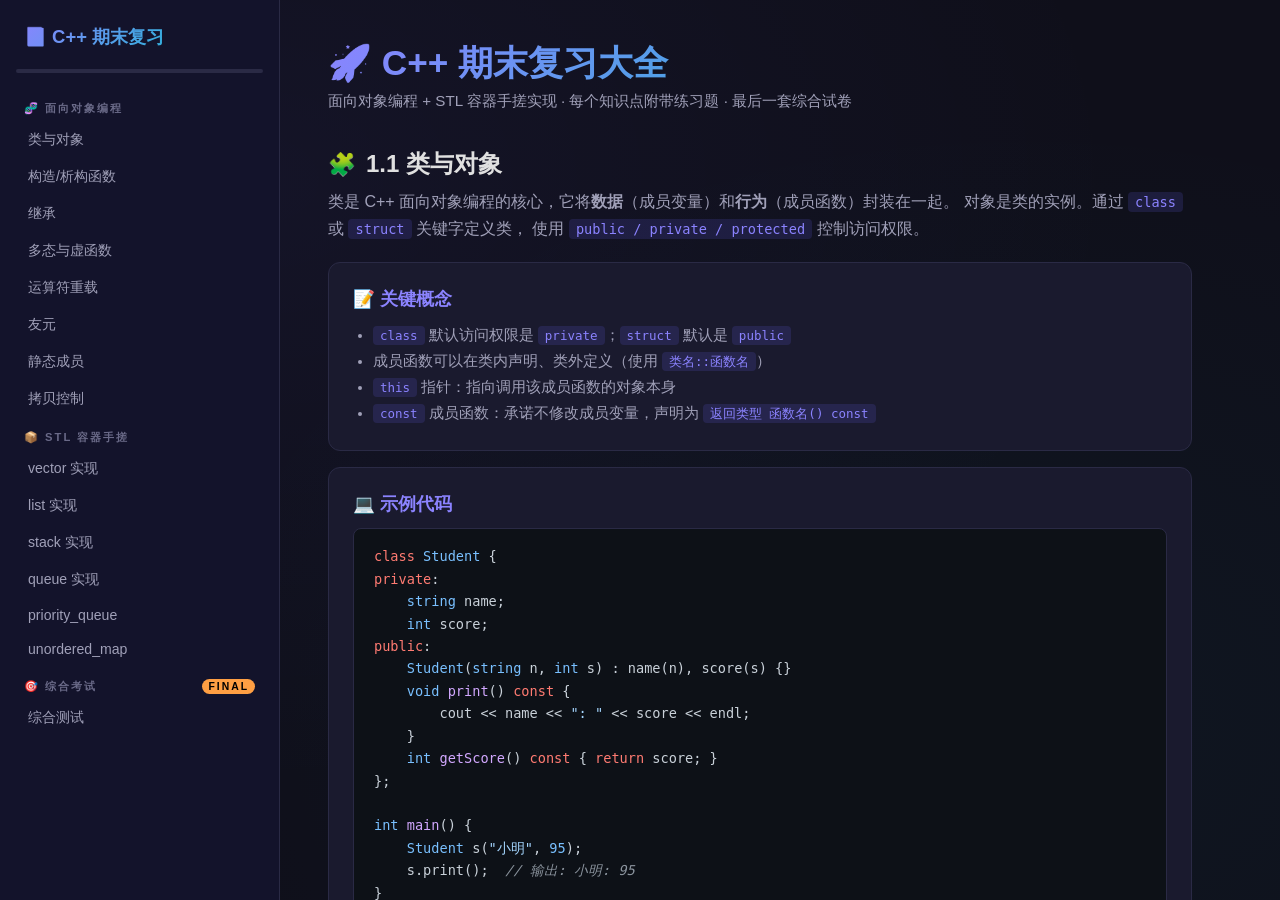
==== cpp-review.html @ 779f772d "添加 C++ 期末复习网站（面向对象 + STL 手搓 + 综合考试）" ====
<!DOCTYPE html>
<html lang="zh-CN">
<head>
    <meta charset="UTF-8">
    <meta name="viewport" content="width=device-width, initial-scale=1.0">
    <title>C++ 期末复习 — 面向对象 & STL 手搓</title>
    <style>
        :root {
            --bg: #0f0f1a;
            --sidebar-bg: #13132b;
            --card-bg: #1a1a2e;
            --card-hover: #222244;
            --accent: #6c63ff;
            --accent-light: #8b83ff;
            --accent-dark: #5a52d5;
            --green: #00c8a0;
            --orange: #ff9f43;
            --red: #ff4757;
            --cyan: #00c8c8;
            --text: #e0e0e0;
            --text-secondary: #a0a0b8;
            --text-muted: #6a6a88;
            --border: #2a2a45;
            --code-bg: #0d1117;
            --inline-code: rgba(108,99,255,0.15);
            --shadow: 0 4px 24px rgba(0,0,0,0.4);
            --radius: 12px;
            --radius-sm: 8px;
        }

        * { margin: 0; padding: 0; box-sizing: border-box; }

        body {
            font-family: 'Segoe UI', 'PingFang SC', 'Microsoft YaHei', sans-serif;
            background: var(--bg);
            background-image:
                radial-gradient(ellipse at 20% 20%, rgba(108,99,255,0.06) 0%, transparent 60%),
                radial-gradient(ellipse at 80% 80%, rgba(0,200,200,0.04) 0%, transparent 60%);
            color: var(--text);
            min-height: 100vh;
            display: flex;
        }

        /* ── 侧边栏 ── */
        .sidebar {
            width: 280px;
            min-width: 280px;
            background: var(--sidebar-bg);
            border-right: 1px solid var(--border);
            padding: 24px 16px;
            position: sticky;
            top: 0;
            height: 100vh;
            overflow-y: auto;
            z-index: 10;
        }
        .sidebar h2 {
            font-size: 1.15rem;
            font-weight: 700;
            background: linear-gradient(135deg, var(--accent-light), var(--cyan));
            -webkit-background-clip: text;
            -webkit-text-fill-color: transparent;
            background-clip: text;
            margin-bottom: 20px;
            padding: 0 8px;
        }
        .sidebar .section-title {
            font-size: 0.7rem;
            text-transform: uppercase;
            letter-spacing: 2px;
            color: var(--text-muted);
            padding: 12px 8px 6px;
            font-weight: 700;
        }
        .sidebar a {
            display: block;
            padding: 8px 12px;
            border-radius: var(--radius-sm);
            color: var(--text-secondary);
            text-decoration: none;
            font-size: 0.88rem;
            transition: all 0.2s;
            margin-bottom: 2px;
        }
        .sidebar a:hover { background: var(--card-bg); color: var(--text); }
        .sidebar a.active {
            background: var(--accent);
            color: #fff;
            font-weight: 600;
        }
        .sidebar .badge {
            float: right;
            font-size: 0.65rem;
            background: var(--green);
            color: #000;
            padding: 2px 6px;
            border-radius: 10px;
            font-weight: 700;
        }
        .sidebar .badge.exam {
            background: var(--orange);
        }

        /* ── 主内容 ── */
        .main {
            flex: 1;
            padding: 40px 48px;
            max-width: 960px;
            overflow-y: auto;
            height: 100vh;
        }
        .main h1 {
            font-size: 2.2rem;
            font-weight: 800;
            background: linear-gradient(135deg, var(--accent-light), var(--cyan));
            -webkit-background-clip: text;
            -webkit-text-fill-color: transparent;
            background-clip: text;
            margin-bottom: 4px;
        }
        .main .subtitle {
            color: var(--text-secondary);
            margin-bottom: 36px;
            font-size: 0.95rem;
        }

        /* ── 知识卡片 ── */
        .section-block {
            margin-bottom: 48px;
            scroll-margin-top: 24px;
        }
        .section-block h2 {
            font-size: 1.5rem;
            font-weight: 700;
            margin-bottom: 8px;
            display: flex;
            align-items: center;
            gap: 10px;
        }
        .section-block h2 .emoji { font-size: 1.4rem; }
        .section-block > .desc {
            color: var(--text-secondary);
            margin-bottom: 20px;
            line-height: 1.7;
        }

        .card {
            background: var(--card-bg);
            border: 1px solid var(--border);
            border-radius: var(--radius);
            padding: 24px;
            margin-bottom: 16px;
            transition: all 0.2s;
        }
        .card:hover { border-color: var(--accent); }
        .card h3 {
            font-size: 1.1rem;
            margin-bottom: 12px;
            color: var(--accent-light);
        }
        .card p, .card li {
            color: var(--text-secondary);
            line-height: 1.75;
            font-size: 0.92rem;
        }
        .card ul { padding-left: 20px; }

        /* ── 代码块 ── */
        pre {
            background: var(--code-bg);
            border: 1px solid var(--border);
            border-radius: var(--radius-sm);
            padding: 16px 20px;
            overflow-x: auto;
            font-size: 0.85rem;
            line-height: 1.65;
            margin: 12px 0;
        }
        pre code {
            font-family: 'JetBrains Mono', 'Fira Code', 'Cascadia Code', 'SF Mono', 'Consolas', monospace;
            color: #c9d1d9;
        }
        /* 语法高亮 */
        .kw { color: #ff7b72; }
        .dt { color: #79c0ff; }
        .fn { color: #d2a8ff; }
        .st { color: #a5d6ff; }
        .cm { color: #8b949e; font-style: italic; }
        .num { color: #79c0ff; }
        .op { color: #ff7b72; }
        .pp { color: #ffa657; }

        /* ── 内联代码 ── */
        code.inline {
            background: var(--inline-code);
            color: var(--accent-light);
            padding: 2px 7px;
            border-radius: 4px;
            font-size: 0.85em;
            font-family: 'JetBrains Mono', 'Fira Code', 'Consolas', monospace;
        }

        /* ── 练习题 ── */
        .exercise-box {
            background: var(--card-bg);
            border-left: 3px solid var(--accent);
            border-radius: var(--radius-sm);
            padding: 16px 20px;
            margin: 16px 0;
        }
        .exercise-box .ex-title {
            font-weight: 700;
            color: var(--accent-light);
            margin-bottom: 8px;
            font-size: 0.95rem;
        }
        .exercise-box ol, .exercise-box ul {
            color: var(--text-secondary);
            padding-left: 20px;
            font-size: 0.9rem;
            line-height: 1.8;
        }
        .exercise-box .ex-hint {
            margin-top: 10px;
            padding: 8px 12px;
            background: rgba(108,99,255,0.08);
            border-radius: 6px;
            font-size: 0.82rem;
            color: var(--text-muted);
            cursor: pointer;
            user-select: none;
            display: inline-block;
        }
        .exercise-box .ex-answer {
            display: none;
            margin-top: 10px;
            padding: 12px;
            background: rgba(0,200,160,0.08);
            border-radius: 6px;
            font-size: 0.88rem;
            color: var(--green);
            line-height: 1.7;
        }

        /* ── 选择/判断 ── */
        .quiz { margin: 12px 0; }
        .quiz .q {
            margin-bottom: 16px;
        }
        .quiz .q .q-text { font-weight: 600; margin-bottom: 6px; }
        .quiz .q label {
            display: block;
            padding: 6px 12px;
            cursor: pointer;
            border-radius: 6px;
            transition: 0.15s;
            color: var(--text-secondary);
        }
        .quiz .q label:hover { background: rgba(108,99,255,0.06); }
        .quiz .q label.correct { background: rgba(0,200,160,0.15); color: var(--green); font-weight: 700; }
        .quiz .q label.wrong { background: rgba(255,71,87,0.15); color: var(--red); }
        .quiz .q input[type=radio] { margin-right: 8px; accent-color: var(--accent); }
        .quiz .check-btn {
            padding: 6px 16px;
            background: var(--accent);
            color: #fff;
            border: none;
            border-radius: 6px;
            cursor: pointer;
            font-size: 0.85rem;
            margin-top: 6px;
            transition: 0.2s;
        }
        .quiz .check-btn:hover { background: var(--accent-dark); }
        .quiz .result { margin-top: 8px; font-weight: 700; font-size: 0.9rem; }

        /* ── 评分按钮 ── */
        .score-section { text-align: center; margin: 20px 0; }
        .score-section .grade-btn {
            padding: 12px 32px;
            background: linear-gradient(135deg, var(--accent), var(--orange));
            color: #fff;
            border: none;
            border-radius: 50px;
            font-size: 1rem;
            font-weight: 700;
            cursor: pointer;
            transition: 0.3s;
        }
        .score-section .grade-btn:hover { transform: translateY(-2px); box-shadow: 0 6px 24px rgba(108,99,255,0.4); }
        .score-display {
            font-size: 1.8rem;
            font-weight: 800;
            margin-top: 16px;
        }

        /* ── 回到顶部 ── */
        .back-top {
            position: fixed;
            bottom: 30px;
            right: 30px;
            width: 44px;
            height: 44px;
            background: var(--accent);
            color: #fff;
            border: none;
            border-radius: 50%;
            cursor: pointer;
            font-size: 1.2rem;
            box-shadow: var(--shadow);
            transition: 0.3s;
            z-index: 20;
            display: none;
        }
        .back-top:hover { background: var(--accent-dark); transform: translateY(-3px); }

        /* ── 进度条 ── */
        .progress-bar-wrap {
            background: var(--border);
            height: 4px;
            border-radius: 2px;
            margin: 8px 0 16px;
        }
        .progress-bar-fill {
            background: linear-gradient(90deg, var(--accent), var(--cyan));
            height: 100%;
            border-radius: 2px;
            transition: width 0.5s;
        }

        /* ── 标签 ── */
        .tag {
            display: inline-block;
            padding: 3px 10px;
            border-radius: 20px;
            font-size: 0.72rem;
            font-weight: 600;
            margin-right: 4px;
        }
        .tag.oop { background: rgba(108,99,255,0.2); color: var(--accent-light); }
        .tag.stl { background: rgba(0,200,160,0.2); color: var(--green); }
        .tag.hard { background: rgba(255,159,67,0.2); color: var(--orange); }

        /* ── 响应式 ── */
        @media (max-width: 768px) {
            .sidebar { display: none; }
            .main { padding: 24px 16px; max-width: 100%; }
            .main h1 { font-size: 1.6rem; }
        }

        /* 滚动条 */
        ::-webkit-scrollbar { width: 6px; }
        ::-webkit-scrollbar-track { background: transparent; }
        ::-webkit-scrollbar-thumb { background: var(--border); border-radius: 3px; }
    </style>
</head>
<body>

<!-- ═══════════ 侧边栏 ═══════════ -->
<nav class="sidebar" id="sidebar">
    <h2>📘 C++ 期末复习</h2>
    <div class="progress-bar-wrap"><div class="progress-bar-fill" id="progressBar" style="width:0%"></div></div>
    <div class="section-title">🧬 面向对象编程</div>
    <a href="#oop-class">类与对象</a>
    <a href="#oop-ctor">构造/析构函数</a>
    <a href="#oop-inherit">继承</a>
    <a href="#oop-poly">多态与虚函数</a>
    <a href="#oop-op">运算符重载</a>
    <a href="#oop-friend">友元</a>
    <a href="#oop-static">静态成员</a>
    <a href="#oop-copy">拷贝控制</a>
    <div class="section-title">📦 STL 容器手搓</div>
    <a href="#stl-vector">vector 实现</a>
    <a href="#stl-list">list 实现</a>
    <a href="#stl-stack">stack 实现</a>
    <a href="#stl-queue">queue 实现</a>
    <a href="#stl-pq">priority_queue</a>
    <a href="#stl-hash">unordered_map</a>
    <div class="section-title">🎯 综合考试 <span class="badge exam">FINAL</span></div>
    <a href="#exam">综合测试</a>
</nav>

<!-- ═══════════ 主内容 ═══════════ -->
<main class="main" id="mainContent">
    <h1>🚀 C++ 期末复习大全</h1>
    <p class="subtitle">面向对象编程 + STL 容器手搓实现 · 每个知识点附带练习题 · 最后一套综合试卷</p>

<!-- ================================================================ -->
<!-- ═══════════ 第一章：面向对象编程 ═══════════ -->
<!-- ================================================================ -->

<!-- ── 1.1 类与对象 ── -->
<section class="section-block" id="oop-class">
    <h2><span class="emoji">🧩</span> 1.1 类与对象</h2>
    <p class="desc">
        类是 C++ 面向对象编程的核心，它将<strong>数据</strong>（成员变量）和<strong>行为</strong>（成员函数）封装在一起。
        对象是类的实例。通过 <code class="inline">class</code> 或 <code class="inline">struct</code> 关键字定义类，
        使用 <code class="inline">public / private / protected</code> 控制访问权限。
    </p>

    <div class="card">
        <h3>📝 关键概念</h3>
        <ul>
            <li><code class="inline">class</code> 默认访问权限是 <code class="inline">private</code>；<code class="inline">struct</code> 默认是 <code class="inline">public</code></li>
            <li>成员函数可以在类内声明、类外定义（使用 <code class="inline">类名::函数名</code>）</li>
            <li><code class="inline">this</code> 指针：指向调用该成员函数的对象本身</li>
            <li><code class="inline">const</code> 成员函数：承诺不修改成员变量，声明为 <code class="inline">返回类型 函数名() const</code></li>
        </ul>
    </div>

    <div class="card">
        <h3>💻 示例代码</h3>
<pre><code><span class="kw">class</span> <span class="dt">Student</span> {
<span class="kw">private</span>:
    <span class="dt">string</span> name;
    <span class="dt">int</span> score;
<span class="kw">public</span>:
    <span class="dt">Student</span>(<span class="dt">string</span> n, <span class="dt">int</span> s) : name(n), score(s) {}
    <span class="dt">void</span> <span class="fn">print</span>() <span class="kw">const</span> {
        cout &lt;&lt; name &lt;&lt; <span class="st">": "</span> &lt;&lt; score &lt;&lt; endl;
    }
    <span class="dt">int</span> <span class="fn">getScore</span>() <span class="kw">const</span> { <span class="kw">return</span> score; }
};

<span class="dt">int</span> <span class="fn">main</span>() {
    <span class="dt">Student</span> s(<span class="st">"小明"</span>, <span class="num">95</span>);
    s.print();  <span class="cm">// 输出: 小明: 95</span>
}</code></pre>
    </div>

    <div class="exercise-box">
        <div class="ex-title">✏️ 练习题 1：定义一个类</div>
        <p>请定义一个 <code class="inline">Rectangle</code> 类，包含私有成员 <code class="inline">width</code> 和 <code class="inline">height</code>（double），
        公有方法 <code class="inline">area()</code> 返回面积，<code class="inline">perimeter()</code> 返回周长。编写构造函数初始化宽高。</p>
        <span class="ex-hint" onclick="this.nextElementSibling.style.display='block';this.style.display='none'">👇 点击查看参考解答</span>
        <div class="ex-answer">
<pre><code><span class="kw">class</span> <span class="dt">Rectangle</span> {
<span class="kw">private</span>:
    <span class="dt">double</span> width, height;
<span class="kw">public</span>:
    <span class="dt">Rectangle</span>(<span class="dt">double</span> w, <span class="dt">double</span> h) : width(w), height(h) {}
    <span class="dt">double</span> <span class="fn">area</span>() <span class="kw">const</span> { <span class="kw">return</span> width * height; }
    <span class="dt">double</span> <span class="fn">perimeter</span>() <span class="kw">const</span> { <span class="kw">return</span> <span class="num">2</span> * (width + height); }
};</code></pre>
        </div>
    </div>

    <div class="quiz">
        <div class="q" id="q1">
            <div class="q-text">❓ struct 和 class 的唯一区别是？</div>
            <label><input type="radio" name="q1" value="A"> A. struct 不能有成员函数</label>
            <label><input type="radio" name="q1" value="B"> B. class 不能有 public 成员</label>
            <label><input type="radio" name="q1" value="C"> C. 默认访问权限不同</label>
            <label><input type="radio" name="q1" value="D"> D. struct 不支持继承</label>
            <button class="check-btn" onclick="checkRadio('q1','C')">✅ 检查答案</button>
            <div class="result" id="q1-result"></div>
        </div>
    </div>
</section>

<!-- ── 1.2 构造/析构函数 ── -->
<section class="section-block" id="oop-ctor">
    <h2><span class="emoji">🏗️</span> 1.2 构造函数与析构函数</h2>
    <p class="desc">
        构造函数在对象创建时自动调用，负责初始化；析构函数在对象销毁时自动调用，负责清理资源。
    </p>

    <div class="card">
        <h3>📝 关键概念</h3>
        <ul>
            <li><strong>默认构造函数</strong>：无参构造函数。若未定义任何构造函数，编译器自动生成</li>
            <li><strong>初始化列表</strong>：<code class="inline">成员(值), 成员(值)</code> — 效率高于在函数体内赋值，<code class="inline">const</code> 和引用成员<strong>必须</strong>用初始化列表</li>
            <li><strong>委托构造函数</strong>：C++11，一个构造函数调用另一个</li>
            <li><strong>析构函数</strong>：<code class="inline">~类名()</code>，无参数无返回值，用于释放资源（如 <code class="inline">delete</code> 堆内存、关闭文件）</li>
            <li><strong>RAII</strong>：资源获取即初始化，利用构造/析构自动管理资源</li>
        </ul>
    </div>

    <div class="card">
        <h3>💻 示例代码</h3>
<pre><code><span class="kw">class</span> <span class="dt">DynamicArray</span> {
<span class="kw">private</span>:
    <span class="dt">int</span>* data;
    <span class="dt">size_t</span> size;
<span class="kw">public</span>:
    <span class="cm">// 构造函数：分配内存</span>
    <span class="dt">DynamicArray</span>(<span class="dt">size_t</span> n) : size(n), data(<span class="kw">new</span> <span class="dt">int</span>[n]{}) {
        cout &lt;&lt; <span class="st">"构造: 分配 "</span> &lt;&lt; n &lt;&lt; <span class="st">" 个 int"</span> &lt;&lt; endl;
    }
    <span class="cm">// 析构函数：释放内存</span>
    ~<span class="dt">DynamicArray</span>() {
        <span class="kw">delete</span>[] data;
        cout &lt;&lt; <span class="st">"析构: 释放内存"</span> &lt;&lt; endl;
    }
};</code></pre>
    </div>

    <div class="exercise-box">
        <div class="ex-title">✏️ 练习题 2：构造/析构顺序</div>
        <p>分析以下代码，写出输出的顺序：</p>
<pre><code><span class="kw">class</span> <span class="dt">A</span> {
<span class="kw">public</span>:
    <span class="dt">A</span>()  { cout &lt;&lt; <span class="st">"A() "</span>; }
    ~<span class="dt">A</span>() { cout &lt;&lt; <span class="st">"~A() "</span>; }
};
<span class="kw">class</span> <span class="dt">B</span> : <span class="kw">public</span> <span class="dt">A</span> {
<span class="kw">public</span>:
    <span class="dt">B</span>()  { cout &lt;&lt; <span class="st">"B() "</span>; }
    ~<span class="dt">B</span>() { cout &lt;&lt; <span class="st">"~B() "</span>; }
};
<span class="dt">int</span> <span class="fn">main</span>() { <span class="dt">B</span> b; <span class="kw">return</span> <span class="num">0</span>; }</code></pre>
        <span class="ex-hint" onclick="this.nextElementSibling.style.display='block';this.style.display='none'">👇 点击查看参考解答</span>
        <div class="ex-answer">
            输出：<strong>A() B() ~B() ~A()</strong><br>
            构造函数：先基类后派生类；析构函数：先派生类后基类（栈的反序）
        </div>
    </div>
</section>

<!-- ── 1.3 继承 ── -->
<section class="section-block" id="oop-inherit">
    <h2><span class="emoji">🧬</span> 1.3 继承</h2>
    <p class="desc">
        继承允许派生类复用基类的成员。C++ 支持 <code class="inline">public</code>、<code class="inline">protected</code>、<code class="inline">private</code> 三种继承方式，以及多继承。
    </p>

    <div class="card">
        <h3>📝 关键概念</h3>
        <ul>
            <li><strong>public 继承</strong>：基类的 public → 派生类的 public，protected → protected</li>
            <li><strong>protected 继承</strong>：基类的 public/protected → 派生类的 protected</li>
            <li><strong>private 继承</strong>：基类的 public/protected → 派生类的 private（默认）</li>
            <li><strong>多继承</strong>：<code class="inline">class D : public A, public B</code></li>
            <li><strong>菱形继承问题</strong>：用 <code class="inline">virtual</code> 虚继承解决</li>
            <li>派生类构造函数必须调用基类构造函数（否则调用默认）</li>
        </ul>
    </div>

    <div class="card">
        <h3>💻 示例代码：多继承与虚继承</h3>
<pre><code><span class="kw">class</span> <span class="dt">Animal</span> {
<span class="kw">protected</span>:
    <span class="dt">string</span> name;
<span class="kw">public</span>:
    <span class="dt">Animal</span>(<span class="dt">string</span> n) : name(n) {}
    <span class="dt">virtual</span> <span class="dt">void</span> <span class="fn">speak</span>() { cout &lt;&lt; name &lt;&lt; <span class="st">" 叫了"</span>; }
};
<span class="kw">class</span> <span class="dt">Dog</span> : <span class="kw">public</span> <span class="dt">Animal</span> {
<span class="kw">public</span>:
    <span class="dt">Dog</span>(<span class="dt">string</span> n) : <span class="dt">Animal</span>(n) {}
    <span class="dt">void</span> <span class="fn">speak</span>() <span class="kw">override</span> { cout &lt;&lt; name &lt;&lt; <span class="st">": 汪汪!"</span>; }
};</code></pre>
    </div>

    <div class="quiz">
        <div class="q" id="q2">
            <div class="q-text">❓ 关于继承，以下哪项是正确的？</div>
            <label><input type="radio" name="q2" value="A"> A. 派生类不能访问基类的 private 成员</label>
            <label><input type="radio" name="q2" value="B"> B. 派生类构造函数不调用基类构造函数</label>
            <label><input type="radio" name="q2" value="C"> C. private 继承后基类的 public 成员在派生类中仍是 public</label>
            <label><input type="radio" name="q2" value="D"> D. C++ 不支持多继承</label>
            <button class="check-btn" onclick="checkRadio('q2','A')">✅ 检查答案</button>
            <div class="result" id="q2-result"></div>
        </div>
    </div>
</section>

<!-- ── 1.4 多态与虚函数 ── -->
<section class="section-block" id="oop-poly">
    <h2><span class="emoji">🎭</span> 1.4 多态与虚函数</h2>
    <p class="desc">
        多态是 OOP 的核心特性：通过基类指针/引用调用派生类重写的函数。<strong>虚函数</strong> + <strong>基类指针</strong> 是运行时多态的基础。
    </p>

    <div class="card">
        <h3>📝 关键概念</h3>
        <ul>
            <li><strong>虚函数</strong>：用 <code class="inline">virtual</code> 关键字声明，通过虚函数表（vtable）实现动态绑定</li>
            <li><strong>override</strong>：C++11 关键字，显式声明重写，防止拼写错误</li>
            <li><strong>final</strong>：禁止进一步重写，或禁止类被继承</li>
            <li><strong>纯虚函数</strong>：<code class="inline">virtual void f() = 0;</code> — 使类成为抽象类，不能实例化</li>
            <li><strong>虚析构函数</strong>：基类析构函数应为 virtual，确保 <code class="inline">delete</code> 基类指针时正确调用派生类析构</li>
        </ul>
    </div>

    <div class="card">
        <h3>💻 示例代码：多态经典案例</h3>
<pre><code><span class="kw">class</span> <span class="dt">Shape</span> {
<span class="kw">public</span>:
    <span class="kw">virtual</span> <span class="dt">double</span> <span class="fn">area</span>() <span class="kw">const</span> = <span class="num">0</span>;  <span class="cm">// 纯虚函数</span>
    <span class="kw">virtual</span> ~<span class="dt">Shape</span>() {}              <span class="cm">// 虚析构</span>
};
<span class="kw">class</span> <span class="dt">Circle</span> : <span class="kw">public</span> <span class="dt">Shape</span> {
    <span class="dt">double</span> r;
<span class="kw">public</span>:
    <span class="dt">Circle</span>(<span class="dt">double</span> r) : r(r) {}
    <span class="dt">double</span> <span class="fn">area</span>() <span class="kw">const</span> <span class="kw">override</span> { <span class="kw">return</span> <span class="num">3.14</span> * r * r; }
};
<span class="dt">void</span> <span class="fn">printArea</span>(<span class="kw">const</span> <span class="dt">Shape</span>& s) {
    cout &lt;&lt; s.area() &lt;&lt; endl;  <span class="cm">// 多态调用</span>
}</code></pre>
    </div>

    <div class="exercise-box">
        <div class="ex-title">✏️ 练习题 3：设计形状类层次</div>
        <p>设计抽象基类 <code class="inline">Shape</code>（纯虚函数 area），派生 <code class="inline">Rectangle</code> 和 <code class="inline">Circle</code>。
        编写函数 <code class="inline">printArea</code> 通过基类指针调用 area。并说明为什么基类析构函数必须是 virtual。</p>
        <span class="ex-hint" onclick="this.nextElementSibling.style.display='block';this.style.display='none'">👇 点击查看参考解答</span>
        <div class="ex-answer">
            基类析构必须 virtual：当 <code class="inline">Shape* p = new Circle(5); delete p;</code> 时，
            如果基类析构不是 virtual，只会调用 Shape 的析构，Circle 部分不会被正确清理，导致资源泄漏。
        </div>
    </div>

    <div class="quiz">
        <div class="q" id="q3">
            <div class="q-text">❓ 关于纯虚函数，以下哪项是错误的？</div>
            <label><input type="radio" name="q3" value="A"> A. 包含纯虚函数的类是抽象类</label>
            <label><input type="radio" name="q3" value="B"> B. 抽象类不能实例化</label>
            <label><input type="radio" name="q3" value="C"> C. 纯虚函数不能有函数体</label>
            <label><input type="radio" name="q3" value="D"> D. 派生类必须实现所有纯虚函数才能实例化</label>
            <button class="check-btn" onclick="checkRadio('q3','C')">✅ 检查答案</button>
            <div class="result" id="q3-result"></div>
        </div>
    </div>
</section>

<!-- ── 1.5 运算符重载 ── -->
<section class="section-block" id="oop-op">
    <h2><span class="emoji">➕</span> 1.5 运算符重载</h2>
    <p class="desc">
        C++ 允许重载大部分运算符，使自定义类型可以像内置类型一样自然地使用运算符。
    </p>

    <div class="card">
        <h3>📝 关键概念</h3>
        <ul>
            <li>可重载为<strong>成员函数</strong>（左操作数是 <code class="inline">*this</code>）或<strong>友元/全局函数</strong>（双操作数对称处理）</li>
            <li><code class="inline">++</code>/<code class="inline">--</code> 区分前后缀：后缀有 int 哑元参数</li>
            <li><code class="inline">operator&lt;&lt;</code> / <code class="inline">operator&gt;&gt;</code> 必须为友元/全局（因为左操作数是 <code class="inline">ostream</code>）</li>
            <li><code class="inline">operator=</code>、<code class="inline">operator[]</code>、<code class="inline">operator()</code>、<code class="inline">operator-></code> <strong>必须</strong>是成员函数</li>
            <li>不可重载的运算符：<code class="inline">::</code>、<code class="inline">.</code>、<code class="inline">.*</code>、<code class="inline">?:</code>、<code class="inline">sizeof</code>、<code class="inline">typeid</code></li>
        </ul>
    </div>

    <div class="card">
        <h3>💻 示例代码：复数类运算符重载</h3>
<pre><code><span class="kw">class</span> <span class="dt">Complex</span> {
    <span class="dt">double</span> real, imag;
<span class="kw">public</span>:
    <span class="dt">Complex</span>(<span class="dt">double</span> r=<span class="num">0</span>, <span class="dt">double</span> i=<span class="num">0</span>) : real(r), imag(i) {}
    <span class="cm">// 成员函数重载 +</span>
    <span class="dt">Complex</span> <span class="kw">operator</span>+(<span class="kw">const</span> <span class="dt">Complex</span>& o) <span class="kw">const</span> {
        <span class="kw">return</span> <span class="dt">Complex</span>(real+o.real, imag+o.imag);
    }
    <span class="cm">// 友元重载 &lt;&lt; 输出</span>
    <span class="kw">friend</span> ostream& <span class="kw">operator</span>&lt;&lt;(ostream& os, <span class="kw">const</span> <span class="dt">Complex</span>& c) {
        os &lt;&lt; c.real &lt;&lt; <span class="st">"+"</span> &lt;&lt; c.imag &lt;&lt; <span class="st">"i"</span>;
        <span class="kw">return</span> os;
    }
};</code></pre>
    </div>

    <div class="exercise-box">
        <div class="ex-title">✏️ 练习题 4：实现前缀/后缀 ++</div>
        <p>为 <code class="inline">Complex</code> 类添加前缀 <code class="inline">++</code>（实部+1）和后缀 <code class="inline">++</code>（返回旧值）。写出它们的声明和实现。</p>
        <span class="ex-hint" onclick="this.nextElementSibling.style.display='block';this.style.display='none'">👇 点击查看参考解答</span>
        <div class="ex-answer">
<pre><code><span class="cm">// 前缀 ++</span>
<span class="dt">Complex</span>& <span class="kw">operator</span>++() { ++real; <span class="kw">return</span> *<span class="kw">this</span>; }
<span class="cm">// 后缀 ++（int 哑元区分）</span>
<span class="dt">Complex</span>  <span class="kw">operator</span>++(<span class="dt">int</span>) { <span class="dt">Complex</span> t=*<span class="kw">this</span>; ++real; <span class="kw">return</span> t; }</code></pre>
        </div>
    </div>
</section>

<!-- ── 1.6 友元 ── -->
<section class="section-block" id="oop-friend">
    <h2><span class="emoji">🤝</span> 1.6 友元函数与友元类</h2>
    <p class="desc">
        友元可以访问类的 private/protected 成员。用 <code class="inline">friend</code> 关键字声明函数或类为友元。
    </p>

    <div class="card">
        <h3>📝 关键概念</h3>
        <ul>
            <li><strong>友元函数</strong>：全局函数或另一个类的成员函数，声明为 <code class="inline">friend 返回类型 函数名(参数);</code></li>
            <li><strong>友元类</strong>：<code class="inline">friend class 类名;</code> — 该类的所有成员函数都可访问</li>
            <li>友元关系<strong>不传递</strong>、<strong>不继承</strong>（你是我的朋友，不代表你的朋友也是我的朋友）</li>
            <li>常用于运算符重载（如 <code class="inline">operator&lt;&lt;</code>）和需要访问多个类私有成员的场景</li>
        </ul>
    </div>

    <div class="exercise-box">
        <div class="ex-title">✏️ 练习题 5：友元函数</div>
        <p>有两个类 <code class="inline">A</code> 和 <code class="inline">B</code>，各有一个私有 int 成员。编写一个全局函数 <code class="inline">add(A, B)</code>，返回两者私有成员之和。需要用到什么特性？</p>
        <span class="ex-hint" onclick="this.nextElementSibling.style.display='block';this.style.display='none'">👇 点击查看参考解答</span>
        <div class="ex-answer">
            需要在 A 和 B 中都声明该函数为 friend：<br>
            <code class="inline">friend int add(const A& a, const B& b);</code><br>
            或者提供一个 getter 公有方法，但那样就不需要友元了——友元的本质就是在不暴露公有接口的情况下授权访问。
        </div>
    </div>
</section>

<!-- ── 1.7 静态成员 ── -->
<section class="section-block" id="oop-static">
    <h2><span class="emoji">📊</span> 1.7 静态成员</h2>
    <p class="desc">
        静态成员属于<strong>类本身</strong>而非某个对象，所有对象共享同一份数据。
    </p>

    <div class="card">
        <h3>📝 关键概念</h3>
        <ul>
            <li><strong>静态成员变量</strong>：类内声明，类外定义（C++17 可用 <code class="inline">inline static</code> 类内定义）</li>
            <li><strong>静态成员函数</strong>：没有 <code class="inline">this</code> 指针，只能访问静态成员</li>
            <li>通过 <code class="inline">类名::成员</code> 访问，也可通过对象访问</li>
            <li>典型用途：对象计数、共享配置、工厂方法</li>
        </ul>
    </div>

    <div class="card">
        <h3>💻 示例代码</h3>
<pre><code><span class="kw">class</span> <span class="dt">Counter</span> {
    <span class="kw">static</span> <span class="dt">int</span> count;  <span class="cm">// 声明</span>
<span class="kw">public</span>:
    <span class="dt">Counter</span>()  { ++count; }
    ~<span class="dt">Counter</span>() { --count; }
    <span class="kw">static</span> <span class="dt">int</span> <span class="fn">getCount</span>() { <span class="kw">return</span> count; }  <span class="cm">// 静态函数</span>
};
<span class="dt">int</span> Counter::count = <span class="num">0</span>;  <span class="cm">// 类外定义（必须）</span></code></pre>
    </div>

    <div class="quiz">
        <div class="q" id="q4">
            <div class="q-text">❓ 关于静态成员函数，正确的是？</div>
            <label><input type="radio" name="q4" value="A"> A. 可以通过 this 指针访问</label>
            <label><input type="radio" name="q4" value="B"> B. 可以访问非静态成员变量</label>
            <label><input type="radio" name="q4" value="C"> C. 没有 this 指针，只能访问静态成员</label>
            <label><input type="radio" name="q4" value="D"> D. 必须在对象上调用</label>
            <button class="check-btn" onclick="checkRadio('q4','C')">✅ 检查答案</button>
            <div class="result" id="q4-result"></div>
        </div>
    </div>
</section>

<!-- ── 1.8 拷贝控制 ── -->
<section class="section-block" id="oop-copy">
    <h2><span class="emoji">📋</span> 1.8 拷贝控制（三/五法则）</h2>
    <p class="desc">
        拷贝控制包括：拷贝构造、拷贝赋值、移动构造、移动赋值、析构函数。<strong>三/五法则</strong>：如果定义了其中一个，通常需要定义全部。
    </p>

    <div class="card">
        <h3>📝 关键概念</h3>
        <ul>
            <li><strong>拷贝构造函数</strong>：<code class="inline">T(const T& other)</code> — 深拷贝 vs 浅拷贝</li>
            <li><strong>拷贝赋值运算符</strong>：<code class="inline">T& operator=(const T& other)</code> — 注意自赋值检测</li>
            <li><strong>移动构造函数</strong>：<code class="inline">T(T&& other) noexcept</code> — 窃取资源</li>
            <li><strong>移动赋值运算符</strong>：<code class="inline">T& operator=(T&& other) noexcept</code></li>
            <li><strong>三五法则</strong>：需要自定义析构 → 通常也需要自定义拷贝/移动</li>
            <li><strong>Rule of Zero</strong>：尽量让编译器生成，用 <code class="inline">unique_ptr</code> 等 RAII 管理资源</li>
        </ul>
    </div>

    <div class="card">
        <h3>💻 示例代码：手搓简易 string</h3>
<pre><code><span class="kw">class</span> <span class="dt">MyString</span> {
    <span class="dt">char</span>* data;
    <span class="dt">size_t</span> len;
<span class="kw">public</span>:
    <span class="dt">MyString</span>(<span class="kw">const</span> <span class="dt">char</span>* s=<span class="st">""</span>) : len(strlen(s)), data(<span class="kw">new</span> <span class="dt">char</span>[len+<span class="num">1</span>]) {
        strcpy(data, s);
    }
    <span class="cm">// 拷贝构造（深拷贝）</span>
    <span class="dt">MyString</span>(<span class="kw">const</span> <span class="dt">MyString</span>& o) : len(o.len), data(<span class="kw">new</span> <span class="dt">char</span>[len+<span class="num">1</span>]) {
        strcpy(data, o.data);
    }
    <span class="cm">// 拷贝赋值（注意自赋值 & 释放旧资源）</span>
    <span class="dt">MyString</span>& <span class="kw">operator</span>=(<span class="kw">const</span> <span class="dt">MyString</span>& o) {
        <span class="kw">if</span> (<span class="kw">this</span> != &o) { <span class="kw">delete</span>[] data; len=o.len; data=<span class="kw">new</span> <span class="dt">char</span>[len+<span class="num">1</span>]; strcpy(data,o.data); }
        <span class="kw">return</span> *<span class="kw">this</span>;
    }
    ~<span class="dt">MyString</span>() { <span class="kw">delete</span>[] data; }
};</code></pre>
    </div>

    <div class="exercise-box">
        <div class="ex-title">✏️ 练习题 6：移动语义</div>
        <p>为上述 <code class="inline">MyString</code> 添加移动构造函数和移动赋值运算符。解释为什么它们应该标记为 <code class="inline">noexcept</code>。</p>
        <span class="ex-hint" onclick="this.nextElementSibling.style.display='block';this.style.display='none'">👇 点击查看参考解答</span>
        <div class="ex-answer">
<pre><code><span class="cm">// 移动构造：直接窃取资源</span>
<span class="dt">MyString</span>(<span class="dt">MyString</span>&& o) <span class="kw">noexcept</span> : data(o.data), len(o.len) {
    o.data = <span class="kw">nullptr</span>; o.len = <span class="num">0</span>;
}
<span class="cm">// 移动赋值</span>
<span class="dt">MyString</span>& <span class="kw">operator</span>=(<span class="dt">MyString</span>&& o) <span class="kw">noexcept</span> {
    <span class="kw">if</span> (<span class="kw">this</span> != &o) { <span class="kw">delete</span>[] data; data=o.data; len=o.len; o.data=<span class="kw">nullptr</span>; o.len=<span class="num">0</span>; }
    <span class="kw">return</span> *<span class="kw">this</span>;
}</code></pre>
            <strong>noexcept 原因</strong>：<code class="inline">std::vector</code> 等容器在扩容时，如果移动构造是 noexcept，会用移动而非拷贝来转移元素，提高性能。若移动可能抛异常，容器会退化为拷贝以保证安全。
        </div>
    </div>
</section>


<!-- ================================================================ -->
<!-- ═══════════ 第二章：STL 容器手搓 ═══════════ -->
<!-- ================================================================ -->

<!-- ── 2.1 vector ── -->
<section class="section-block" id="stl-vector">
    <h2><span class="emoji">📐</span> 2.1 vector — 动态数组</h2>
    <p class="desc">
        <span class="tag stl">STL 手搓</span>
        <code class="inline">vector</code> 的核心是<strong>动态扩容的连续数组</strong>：三指针（<code class="inline">_start</code>, <code class="inline">_finish</code>, <code class="inline">_endOfStorage</code>）+ 二倍扩容策略。
    </p>

    <div class="card">
        <h3>📝 关键设计</h3>
        <ul>
            <li><strong>三指针结构</strong>：<code class="inline">_start</code>（首元素）、<code class="inline">_finish</code>（尾后）、<code class="inline">_endOfStorage</code>（容量尾后）</li>
            <li><code class="inline">size() = _finish - _start</code>，<code class="inline">capacity() = _endOfStorage - _start</code></li>
            <li><code class="inline">push_back</code> 时若 <code class="inline">_finish == _endOfStorage</code> 则扩容（通常 2 倍）</li>
            <li>扩容步骤：分配新内存 → 拷贝/移动旧元素 → 释放旧内存 → 更新三指针</li>
            <li><code class="inline">insert</code> 在中间插入需要移动后续元素（O(n)）</li>
            <li><code class="inline">erase</code> 删除元素需要前移后续元素（O(n)）</li>
        </ul>
    </div>

    <div class="card">
        <h3>💻 最小实现框架</h3>
<pre><code><span class="kw">template</span>&lt;<span class="kw">typename</span> T&gt;
<span class="kw">class</span> <span class="dt">MyVector</span> {
    T* _start;       <span class="cm">// 指向数组首元素</span>
    T* _finish;      <span class="cm">// 指向最后一个元素的下一个位置</span>
    T* _endOfStorage;<span class="cm">// 指向分配内存的末尾</span>
<span class="kw">public</span>:
    <span class="dt">MyVector</span>() : _start(<span class="kw">nullptr</span>), _finish(<span class="kw">nullptr</span>), _endOfStorage(<span class="kw">nullptr</span>) {}
    <span class="dt">size_t</span> <span class="fn">size</span>() <span class="kw">const</span> { <span class="kw">return</span> _finish - _start; }
    <span class="dt">size_t</span> <span class="fn">capacity</span>() <span class="kw">const</span> { <span class="kw">return</span> _endOfStorage - _start; }
    T& <span class="kw">operator</span>[](<span class="dt">size_t</span> i) { <span class="kw">return</span> _start[i]; }

    <span class="dt">void</span> <span class="fn">push_back</span>(<span class="kw">const</span> T& val) {
        <span class="kw">if</span> (_finish == _endOfStorage) {
            <span class="dt">size_t</span> oldCap = capacity();
            <span class="dt">size_t</span> newCap = oldCap == <span class="num">0</span> ? <span class="num">1</span> : oldCap * <span class="num">2</span>;
            reserve(newCap);
        }
        <span class="kw">new</span>(_finish) T(val);  <span class="cm">// placement new</span>
        ++_finish;
    }

    <span class="dt">void</span> <span class="fn">reserve</span>(<span class="dt">size_t</span> newCap) {
        <span class="kw">if</span> (newCap &lt;= capacity()) <span class="kw">return</span>;
        T* newData = <span class="kw">static_cast</span>&lt;T*&gt;(<span class="kw">operator new</span>(newCap * <span class="kw">sizeof</span>(T)));
        <span class="dt">size_t</span> oldSize = size();
        <span class="kw">for</span> (<span class="dt">size_t</span> i = <span class="num">0</span>; i &lt; oldSize; ++i)
            <span class="kw">new</span>(newData + i) T(std::move(_start[i]));  <span class="cm">// 移动构造</span>
        <span class="kw">for</span> (<span class="dt">size_t</span> i = <span class="num">0</span>; i &lt; oldSize; ++i)
            _start[i].~T();  <span class="cm">// 析构旧元素</span>
        <span class="kw">operator delete</span>(_start);
        _start = newData;
        _finish = _start + oldSize;
        _endOfStorage = _start + newCap;
    }

    ~<span class="dt">MyVector</span>() {
        <span class="kw">for</span> (<span class="dt">size_t</span> i = <span class="num">0</span>; i &lt; size(); ++i) _start[i].~T();
        <span class="kw">operator delete</span>(_start);
    }
};</code></pre>
    </div>

    <div class="exercise-box">
        <div class="ex-title">✏️ 练习题 7：实现 pop_back 和 insert</div>
        <p>1. 实现 <code class="inline">pop_back()</code>（移除最后一个元素）<br>
        2. 实现 <code class="inline">insert(size_t pos, const T& val)</code>（在 pos 位置插入 val，后续元素后移）<br>
        3. 扩容因子为什么通常选 2 而不是 3 或 1.5？</p>
        <span class="ex-hint" onclick="this.nextElementSibling.style.display='block';this.style.display='none'">👇 点击查看参考解答</span>
        <div class="ex-answer">
<pre><code><span class="dt">void</span> <span class="fn">pop_back</span>() {
    <span class="kw">if</span> (size() &gt; <span class="num">0</span>) { --_finish; _finish-&gt;~T(); }
}

<span class="dt">void</span> <span class="fn">insert</span>(<span class="dt">size_t</span> pos, <span class="kw">const</span> T& val) {
    <span class="kw">if</span> (_finish == _endOfStorage) {
        <span class="dt">size_t</span> newCap = capacity()==<span class="num">0</span> ? <span class="num">1</span> : capacity()*<span class="num">2</span>;
        reserve(newCap);
    }
    <span class="kw">for</span> (T* p = _finish; p &gt; _start+pos; --p)
        <span class="kw">new</span>(p) T(std::move(*(p-<span class="num">1</span>)));  <span class="cm">// 后移</span>
    *(_start+pos) = val;
    ++_finish;
}</code></pre>
            <strong>扩容因子</strong>：选 2 是因为均摊 O(1)；选太大浪费内存，选太小（如 1.1）频繁扩容降低性能。实际很多实现用 1.5 或 2。
        </div>
    </div>
</section>

<!-- ── 2.2 list ── -->
<section class="section-block" id="stl-list">
    <h2><span class="emoji">🔗</span> 2.2 list — 双向链表</h2>
    <p class="desc">
        <span class="tag stl">STL 手搓</span>
        <code class="inline">list</code> 是<strong>双向循环链表</strong>，每个节点有 <code class="inline">prev</code> 和 <code class="inline">next</code> 指针。插入删除 O(1)，不支持随机访问。
    </p>

    <div class="card">
        <h3>📝 关键设计</h3>
        <ul>
            <li>采用<strong>带头节点的双向循环链表</strong>：哨兵节点简化边界处理</li>
            <li>节点结构：<code class="inline">{T data; Node* prev; Node* next;}</code></li>
            <li><code class="inline">push_back</code>：在哨兵前插入新节点</li>
            <li><code class="inline">push_front</code>：在哨兵后插入新节点</li>
            <li>迭代器：需要支持 <code class="inline">++</code>、<code class="inline">--</code>、<code class="inline">*</code>、<code class="inline">-></code></li>
            <li>任何位置的插入/删除都不会使其他迭代器失效（和 vector 不同）</li>
        </ul>
    </div>

    <div class="card">
        <h3>💻 最小实现框架</h3>
<pre><code><span class="kw">template</span>&lt;<span class="kw">typename</span> T&gt;
<span class="kw">class</span> <span class="dt">MyList</span> {
    <span class="kw">struct</span> <span class="dt">Node</span> {
        T data;
        <span class="dt">Node</span>* prev;
        <span class="dt">Node</span>* next;
        <span class="dt">Node</span>(<span class="kw">const</span> T& d, <span class="dt">Node</span>* p=<span class="kw">nullptr</span>, <span class="dt">Node</span>* n=<span class="kw">nullptr</span>)
            : data(d), prev(p), next(n) {}
    };
    <span class="dt">Node</span>* head;  <span class="cm">// 哨兵节点</span>
    <span class="dt">size_t</span> sz;
<span class="kw">public</span>:
    <span class="dt">MyList</span>() : head(<span class="kw">new</span> <span class="dt">Node</span>(T{})), sz(<span class="num">0</span>) {
        head-&gt;prev = head-&gt;next = head;
    }
    <span class="dt">void</span> <span class="fn">push_back</span>(<span class="kw">const</span> T& val) {
        <span class="dt">Node</span>* n = <span class="kw">new</span> <span class="dt">Node</span>(val, head-&gt;prev, head);
        head-&gt;prev-&gt;next = n;
        head-&gt;prev = n;
        ++sz;
    }
    <span class="dt">void</span> <span class="fn">push_front</span>(<span class="kw">const</span> T& val) {
        <span class="dt">Node</span>* n = <span class="kw">new</span> <span class="dt">Node</span>(val, head, head-&gt;next);
        head-&gt;next-&gt;prev = n;
        head-&gt;next = n;
        ++sz;
    }
    <span class="dt">size_t</span> <span class="fn">size</span>() <span class="kw">const</span> { <span class="kw">return</span> sz; }
    <span class="dt">bool</span> <span class="fn">empty</span>() <span class="kw">const</span> { <span class="kw">return</span> sz == <span class="num">0</span>; }
};</code></pre>
    </div>

    <div class="exercise-box">
        <div class="ex-title">✏️ 练习题 8：实现 pop_front 和迭代器</div>
        <p>1. 实现 <code class="inline">pop_front()</code>（删除第一个元素）<br>
        2. 设计 list 的迭代器类（至少支持 <code class="inline">++</code>、<code class="inline">*</code>、<code class="inline">!=</code>），使得 <code class="inline">for (auto& x : mylist)</code> 可以工作（需要 <code class="inline">begin()</code> 和 <code class="inline">end()</code>）</p>
        <span class="ex-hint" onclick="this.nextElementSibling.style.display='block';this.style.display='none'">👇 点击查看参考解答</span>
        <div class="ex-answer">
<pre><code><span class="dt">void</span> <span class="fn">pop_front</span>() {
    <span class="kw">if</span> (empty()) <span class="kw">return</span>;
    <span class="dt">Node</span>* n = head-&gt;next;
    head-&gt;next = n-&gt;next;
    n-&gt;next-&gt;prev = head;
    <span class="kw">delete</span> n; --sz;
}

<span class="cm">// 迭代器（简化版）</span>
<span class="kw">class</span> <span class="dt">iterator</span> {
    <span class="dt">Node</span>* ptr;
<span class="kw">public</span>:
    <span class="dt">iterator</span>(<span class="dt">Node</span>* p) : ptr(p) {}
    T& <span class="kw">operator</span>*() { <span class="kw">return</span> ptr-&gt;data; }
    <span class="dt">iterator</span>& <span class="kw">operator</span>++() { ptr=ptr-&gt;next; <span class="kw">return</span> *<span class="kw">this</span>; }
    <span class="dt">bool</span> <span class="kw">operator</span>!=(<span class="kw">const</span> <span class="dt">iterator</span>& o) { <span class="kw">return</span> ptr != o.ptr; }
};
<span class="dt">iterator</span> <span class="fn">begin</span>() { <span class="kw">return</span> <span class="dt">iterator</span>(head-&gt;next); }
<span class="dt">iterator</span> <span class="fn">end</span>()   { <span class="kw">return</span> <span class="dt">iterator</span>(head); }  <span class="cm">// 哨兵即 end</span></code></pre>
        </div>
    </div>
</section>

<!-- ── 2.3 stack ── -->
<section class="section-block" id="stl-stack">
    <h2><span class="emoji">📚</span> 2.3 stack — 栈</h2>
    <p class="desc">
        <span class="tag stl">STL 手搓</span>
        栈是 LIFO（后进先出）的<strong>容器适配器</strong>，底层默认用 <code class="inline">deque</code>，也可用 <code class="inline">vector</code> 或 <code class="inline">list</code>。
    </p>

    <div class="card">
        <h3>💻 基于链表的栈实现</h3>
<pre><code><span class="kw">template</span>&lt;<span class="kw">typename</span> T&gt;
<span class="kw">class</span> <span class="dt">MyStack</span> {
    <span class="kw">struct</span> <span class="dt">Node</span> { T data; <span class="dt">Node</span>* next; <span class="dt">Node</span>(<span class="kw">const</span> T& d, <span class="dt">Node</span>* n=<span class="kw">nullptr</span>) : data(d), next(n) {} };
    <span class="dt">Node</span>* topNode;
    <span class="dt">size_t</span> sz;
<span class="kw">public</span>:
    <span class="dt">MyStack</span>() : topNode(<span class="kw">nullptr</span>), sz(<span class="num">0</span>) {}
    <span class="dt">void</span> <span class="fn">push</span>(<span class="kw">const</span> T& val) {
        topNode = <span class="kw">new</span> <span class="dt">Node</span>(val, topNode); ++sz;
    }
    <span class="dt">void</span> <span class="fn">pop</span>() {
        <span class="kw">if</span> (empty()) <span class="kw">return</span>;
        <span class="dt">Node</span>* old = topNode;
        topNode = topNode-&gt;next;
        <span class="kw">delete</span> old; --sz;
    }
    T& <span class="fn">top</span>() { <span class="kw">return</span> topNode-&gt;data; }
    <span class="dt">bool</span> <span class="fn">empty</span>() <span class="kw">const</span> { <span class="kw">return</span> sz == <span class="num">0</span>; }
    <span class="dt">size_t</span> <span class="fn">size</span>() <span class="kw">const</span> { <span class="kw">return</span> sz; }
};</code></pre>
    </div>

    <div class="exercise-box">
        <div class="ex-title">✏️ 练习题 9：用栈实现括号匹配</div>
        <p>编写函数 <code class="inline">bool isValid(string s)</code>，判断字符串中的括号 <code class="inline">()[] {}</code> 是否匹配。
        要求使用你自己写的 <code class="inline">MyStack</code>。</p>
        <span class="ex-hint" onclick="this.nextElementSibling.style.display='block';this.style.display='none'">👇 点击查看参考解答</span>
        <div class="ex-answer">
<pre><code><span class="dt">bool</span> <span class="fn">isValid</span>(<span class="dt">string</span> s) {
    <span class="dt">MyStack</span>&lt;<span class="dt">char</span>&gt; st;
    <span class="kw">for</span> (<span class="dt">char</span> c : s) {
        <span class="kw">if</span> (c == <span class="st">'('</span> || c == <span class="st">'['</span> || c == <span class="st">'{'</span>)
            st.push(c);
        <span class="kw">else</span> {
            <span class="kw">if</span> (st.empty()) <span class="kw">return</span> <span class="kw">false</span>;
            <span class="dt">char</span> t = st.top(); st.pop();
            <span class="kw">if</span> ((c==<span class="st">')'</span>&&t!=<span class="st">'('</span>) || (c==<span class="st">']'</span>&&t!=<span class="st">'['</span>) || (c==<span class="st">'}'</span>&&t!=<span class="st">'{'</span>))
                <span class="kw">return</span> <span class="kw">false</span>;
        }
    }
    <span class="kw">return</span> st.empty();
}</code></pre>
        </div>
    </div>
</section>

<!-- ── 2.4 queue ── -->
<section class="section-block" id="stl-queue">
    <h2><span class="emoji">🚶</span> 2.4 queue — 队列</h2>
    <p class="desc">
        <span class="tag stl">STL 手搓</span>
        队列是 FIFO（先进先出）的容器适配器。可以用链表或循环数组实现。
    </p>

    <div class="card">
        <h3>💻 基于循环数组的队列（环形缓冲区）</h3>
<pre><code><span class="kw">template</span>&lt;<span class="kw">typename</span> T&gt;
<span class="kw">class</span> <span class="dt">MyQueue</span> {
    T* data;
    <span class="dt">size_t</span> cap;
    <span class="dt">size_t</span> frontIdx, rearIdx, count;
<span class="kw">public</span>:
    <span class="dt">MyQueue</span>(<span class="dt">size_t</span> c=<span class="num">16</span>) : cap(c), frontIdx(<span class="num">0</span>), rearIdx(<span class="num">0</span>), count(<span class="num">0</span>) {
        data = <span class="kw">new</span> T[cap];
    }
    <span class="dt">void</span> <span class="fn">push</span>(<span class="kw">const</span> T& val) {
        <span class="kw">if</span> (count == cap) { <span class="cm">/* 扩容逻辑 */</span> }
        data[rearIdx] = val;
        rearIdx = (rearIdx + <span class="num">1</span>) % cap;
        ++count;
    }
    <span class="dt">void</span> <span class="fn">pop</span>() {
        <span class="kw">if</span> (empty()) <span class="kw">return</span>;
        frontIdx = (frontIdx + <span class="num">1</span>) % cap;
        --count;
    }
    T& <span class="fn">front</span>() { <span class="kw">return</span> data[frontIdx]; }
    <span class="dt">bool</span> <span class="fn">empty</span>() <span class="kw">const</span> { <span class="kw">return</span> count == <span class="num">0</span>; }
    <span class="dt">size_t</span> <span class="fn">size</span>() <span class="kw">const</span> { <span class="kw">return</span> count; }
    ~<span class="dt">MyQueue</span>() { <span class="kw">delete</span>[] data; }
};</code></pre>
    </div>

    <div class="quiz">
        <div class="q" id="q5">
            <div class="q-text">❓ 循环队列中，当 front == rear 时说明什么？</div>
            <label><input type="radio" name="q5" value="A"> A. 队列已满</label>
            <label><input type="radio" name="q5" value="B"> B. 队列为空</label>
            <label><input type="radio" name="q5" value="C"> C. 需要额外变量区分空/满</label>
            <label><input type="radio" name="q5" value="D"> D. 队列有恰好 1 个元素</label>
            <button class="check-btn" onclick="checkRadio('q5','C')">✅ 检查答案</button>
            <div class="result" id="q5-result"></div>
        </div>
    </div>
</section>

<!-- ── 2.5 priority_queue ── -->
<section class="section-block" id="stl-pq">
    <h2><span class="emoji">⛰️</span> 2.5 priority_queue — 二叉堆</h2>
    <p class="desc">
        <span class="tag stl">STL 手搓</span> <span class="tag hard">较难</span>
        优先队列底层是<strong>二叉堆</strong>（通常是最大堆），用数组存储完全二叉树。
    </p>

    <div class="card">
        <h3>📝 关键设计</h3>
        <ul>
            <li>用数组存完全二叉树：节点 i 的左子 = 2i+1，右子 = 2i+2，父 = (i-1)/2</li>
            <li><strong>上浮（sift up / percolate up）</strong>：<code class="inline">push</code> 时新元素放末尾，不断与父节点比较交换</li>
            <li><strong>下沉（sift down / heapify）</strong>：<code class="inline">pop</code> 时将末尾元素移到堆顶，不断与较大子节点交换</li>
            <li>默认最大堆（<code class="inline">less</code>），可用 <code class="inline">greater</code> 改为最小堆</li>
        </ul>
    </div>

    <div class="card">
        <h3>💻 最小实现框架</h3>
<pre><code><span class="kw">template</span>&lt;<span class="kw">typename</span> T&gt;
<span class="kw">class</span> <span class="dt">MyPriorityQueue</span> {
    <span class="dt">MyVector</span>&lt;T&gt; heap;  <span class="cm">// 用之前写的 vector</span>

    <span class="dt">void</span> <span class="fn">siftUp</span>(<span class="dt">size_t</span> idx) {
        <span class="kw">while</span> (idx &gt; <span class="num">0</span>) {
            <span class="dt">size_t</span> parent = (idx - <span class="num">1</span>) / <span class="num">2</span>;
            <span class="kw">if</span> (heap[parent] &gt;= heap[idx]) <span class="kw">break</span>;  <span class="cm">// 最大堆</span>
            std::swap(heap[parent], heap[idx]);
            idx = parent;
        }
    }

    <span class="dt">void</span> <span class="fn">siftDown</span>(<span class="dt">size_t</span> idx) {
        <span class="dt">size_t</span> n = heap.size();
        <span class="kw">while</span> (<span class="kw">true</span>) {
            <span class="dt">size_t</span> largest = idx;
            <span class="dt">size_t</span> left  = <span class="num">2</span> * idx + <span class="num">1</span>;
            <span class="dt">size_t</span> right = <span class="num">2</span> * idx + <span class="num">2</span>;
            <span class="kw">if</span> (left  &lt; n && heap[left]  &gt; heap[largest]) largest = left;
            <span class="kw">if</span> (right &lt; n && heap[right] &gt; heap[largest]) largest = right;
            <span class="kw">if</span> (largest == idx) <span class="kw">break</span>;
            std::swap(heap[idx], heap[largest]);
            idx = largest;
        }
    }
<span class="kw">public</span>:
    <span class="dt">void</span> <span class="fn">push</span>(<span class="kw">const</span> T& val) {
        heap.push_back(val);
        siftUp(heap.size() - <span class="num">1</span>);
    }
    <span class="dt">void</span> <span class="fn">pop</span>() {
        <span class="kw">if</span> (empty()) <span class="kw">return</span>;
        heap[<span class="num">0</span>] = heap[heap.size() - <span class="num">1</span>];
        heap.pop_back();
        siftDown(<span class="num">0</span>);
    }
    T& <span class="fn">top</span>() { <span class="kw">return</span> heap[<span class="num">0</span>]; }
    <span class="dt">bool</span> <span class="fn">empty</span>() <span class="kw">const</span> { <span class="kw">return</span> heap.size() == <span class="num">0</span>; }
};</code></pre>
    </div>

    <div class="exercise-box">
        <div class="ex-title">✏️ 练习题 10：用优先队列求 Top-K</div>
        <p>给定一个整数数组，找出第 K 大的元素。请说明应该如何设置堆（最大堆还是最小堆）以及时间复杂度。</p>
        <span class="ex-hint" onclick="this.nextElementSibling.style.display='block';this.style.display='none'">👇 点击查看参考解答</span>
        <div class="ex-answer">
            <strong>方法</strong>：用<strong>大小为 K 的最小堆</strong>。遍历数组，前 K 个直接入堆；之后每个元素若大于堆顶，则替换堆顶并 siftDown。<br>
            遍历完后堆顶即为第 K 大的元素。<br>
            <strong>时间复杂度</strong>：O(N log K)，空间复杂度 O(K)。
        </div>
    </div>
</section>

<!-- ── 2.6 unordered_map ── -->
<section class="section-block" id="stl-hash">
    <h2><span class="emoji">🗂️</span> 2.6 unordered_map — 哈希表</h2>
    <p class="desc">
        <span class="tag stl">STL 手搓</span> <span class="tag hard">较难</span>
        哈希表通过哈希函数将键映射到桶（bucket），用<strong>拉链法</strong>或<strong>开放定址法</strong>解决冲突。平均 O(1) 查找。
    </p>

    <div class="card">
        <h3>📝 关键设计（拉链法）</h3>
        <ul>
            <li>数组 + 链表：每个桶是一个链表头指针</li>
            <li><strong>哈希函数</strong>：<code class="inline">hash(key) % bucket_count</code></li>
            <li><strong>负载因子</strong>：<code class="inline">size / bucket_count</code>，超过阈值（如 0.75）触发 rehash</li>
            <li>rehash：分配更大的桶数组，将所有元素重新哈希插入</li>
            <li>节点结构：<code class="inline">{Key k; Value v; Node* next;}</code></li>
        </ul>
    </div>

    <div class="card">
        <h3>💻 最小实现框架</h3>
<pre><code><span class="kw">template</span>&lt;<span class="kw">typename</span> K, <span class="kw">typename</span> V&gt;
<span class="kw">class</span> <span class="dt">MyUnorderedMap</span> {
    <span class="kw">struct</span> <span class="dt">Node</span> {
        K key; V value; <span class="dt">Node</span>* next;
        <span class="dt">Node</span>(<span class="kw">const</span> K& k, <span class="kw">const</span> V& v, <span class="dt">Node</span>* n=<span class="kw">nullptr</span>)
            : key(k), value(v), next(n) {}
    };
    <span class="dt">Node</span>** buckets;
    <span class="dt">size_t</span> bucketCount;
    <span class="dt">size_t</span> elemCount;
    <span class="kw">static</span> <span class="kw">constexpr</span> <span class="dt">double</span> LOAD_FACTOR = <span class="num">0.75</span>;

    <span class="dt">size_t</span> <span class="fn">hash</span>(<span class="kw">const</span> K& key) <span class="kw">const</span> {
        <span class="kw">return</span> std::hash&lt;K&gt;{}(key) % bucketCount;
    }

    <span class="dt">void</span> <span class="fn">rehash</span>(<span class="dt">size_t</span> newCap) {
        <span class="dt">Node</span>** oldBuckets = buckets;
        <span class="dt">size_t</span> oldCount = bucketCount;
        buckets = <span class="kw">new</span> <span class="dt">Node</span>*[newCap]();
        bucketCount = newCap;
        <span class="kw">for</span> (<span class="dt">size_t</span> i = <span class="num">0</span>; i &lt; oldCount; ++i) {
            <span class="dt">Node</span>* cur = oldBuckets[i];
            <span class="kw">while</span> (cur) {
                <span class="dt">Node</span>* next = cur-&gt;next;
                <span class="dt">size_t</span> idx = hash(cur-&gt;key);
                cur-&gt;next = buckets[idx];
                buckets[idx] = cur;
                cur = next;
            }
        }
        <span class="kw">delete</span>[] oldBuckets;
    }
<span class="kw">public</span>:
    <span class="dt">MyUnorderedMap</span>(<span class="dt">size_t</span> cap=<span class="num">16</span>) : bucketCount(cap), elemCount(<span class="num">0</span>) {
        buckets = <span class="kw">new</span> <span class="dt">Node</span>*[cap]();
    }
    <span class="dt">void</span> <span class="fn">insert</span>(<span class="kw">const</span> K& key, <span class="kw">const</span> V& value) {
        <span class="kw">if</span> ((<span class="dt">double</span>)elemCount / bucketCount &gt; LOAD_FACTOR)
            rehash(bucketCount * <span class="num">2</span>);
        <span class="dt">size_t</span> idx = hash(key);
        <span class="dt">Node</span>* cur = buckets[idx];
        <span class="kw">while</span> (cur) {
            <span class="kw">if</span> (cur-&gt;key == key) { cur-&gt;value = value; <span class="kw">return</span>; }
            cur = cur-&gt;next;
        }
        buckets[idx] = <span class="kw">new</span> <span class="dt">Node</span>(key, value, buckets[idx]);
        ++elemCount;
    }
    V* <span class="fn">find</span>(<span class="kw">const</span> K& key) {
        <span class="dt">Node</span>* cur = buckets[hash(key)];
        <span class="kw">while</span> (cur) {
            <span class="kw">if</span> (cur-&gt;key == key) <span class="kw">return</span> &cur-&gt;value;
            cur = cur-&gt;next;
        }
        <span class="kw">return</span> <span class="kw">nullptr</span>;
    }
};</code></pre>
    </div>

    <div class="exercise-box">
        <div class="ex-title">✏️ 练习题 11：实现 erase 方法</div>
        <p>为上述 <code class="inline">MyUnorderedMap</code> 实现 <code class="inline">bool erase(const K& key)</code> 方法，删除指定键的元素，成功返回 true。</p>
        <span class="ex-hint" onclick="this.nextElementSibling.style.display='block';this.style.display='none'">👇 点击查看参考解答</span>
        <div class="ex-answer">
<pre><code><span class="dt">bool</span> <span class="fn">erase</span>(<span class="kw">const</span> K& key) {
    <span class="dt">size_t</span> idx = hash(key);
    <span class="dt">Node</span>* cur = buckets[idx], *prev = <span class="kw">nullptr</span>;
    <span class="kw">while</span> (cur) {
        <span class="kw">if</span> (cur-&gt;key == key) {
            <span class="kw">if</span> (prev) prev-&gt;next = cur-&gt;next;
            <span class="kw">else</span>     buckets[idx] = cur-&gt;next;
            <span class="kw">delete</span> cur;
            --elemCount;
            <span class="kw">return</span> <span class="kw">true</span>;
        }
        prev = cur;
        cur = cur-&gt;next;
    }
    <span class="kw">return</span> <span class="kw">false</span>;
}</code></pre>
        </div>
    </div>
</section>


<!-- ================================================================ -->
<!-- ═══════════ 第三章：综合考试 ═══════════ -->
<!-- ================================================================ -->

<section class="section-block" id="exam">
    <h2><span class="emoji">🎯</span> 综合考试</h2>
    <p class="desc">
        共 <strong>30 题</strong>：选择题 15 题（每题 3 分）+ 判断题 5 题（每题 2 分）+ 编程填空题 5 题（每题 4 分）+ 综合编程题 3 题（每题 5 分）。
        满分 <strong>100 分</strong>。点击底部「📊 计算总分」查看成绩。
    </p>

    <!-- ═══ 选择题 ═══ -->
    <div class="card">
        <h3>📋 一、选择题（每题 3 分，共 45 分）</h3>
        <div class="quiz" id="examChoice"></div>
    </div>

    <!-- ═══ 判断题 ═══ -->
    <div class="card">
        <h3>✅ 二、判断题（每题 2 分，共 10 分）</h3>
        <div class="quiz" id="examTF"></div>
    </div>

    <!-- ═══ 填空题 ═══ -->
    <div class="card">
        <h3>📝 三、编程填空题（每题 4 分，共 20 分）</h3>
        <div class="quiz" id="examFill"></div>
    </div>

    <!-- ═══ 编程题 ═══ -->
    <div class="card">
        <h3>💻 四、综合编程题（每题 5 分，共 15 分）</h3>
        <div class="exercise-box" style="margin-bottom:12px;">
            <div class="ex-title">题 1：手搓 shared_ptr（5分）</div>
            <p>实现一个简化版 <code class="inline">MySharedPtr&lt;T&gt;</code>，包含：构造函数、拷贝构造、拷贝赋值、析构函数、<code class="inline">operator*</code>、<code class="inline">operator-></code>、引用计数 <code class="inline">use_count()</code>。</p>
            <span class="ex-hint" onclick="this.nextElementSibling.style.display='block';this.style.display='none'">👇 参考答案</span>
            <div class="ex-answer">
<pre><code><span class="kw">template</span>&lt;<span class="kw">typename</span> T&gt;
<span class="kw">class</span> <span class="dt">MySharedPtr</span> {
    T* ptr;
    <span class="dt">int</span>* refCount;
<span class="kw">public</span>:
    <span class="kw">explicit</span> <span class="dt">MySharedPtr</span>(T* p=<span class="kw">nullptr</span>) : ptr(p), refCount(<span class="kw">new</span> <span class="dt">int</span>(<span class="num">1</span>)) {}
    <span class="dt">MySharedPtr</span>(<span class="kw">const</span> <span class="dt">MySharedPtr</span>& o) : ptr(o.ptr), refCount(o.refCount) { ++(*refCount); }
    <span class="dt">MySharedPtr</span>& <span class="kw">operator</span>=(<span class="kw">const</span> <span class="dt">MySharedPtr</span>& o) {
        <span class="kw">if</span> (<span class="kw">this</span> != &o) {
            <span class="kw">if</span> (--(*refCount) == <span class="num">0</span>) { <span class="kw">delete</span> ptr; <span class="kw">delete</span> refCount; }
            ptr = o.ptr; refCount = o.refCount; ++(*refCount);
        }
        <span class="kw">return</span> *<span class="kw">this</span>;
    }
    ~<span class="dt">MySharedPtr</span>() { <span class="kw">if</span> (--(*refCount)==<span class="num">0</span>) { <span class="kw">delete</span> ptr; <span class="kw">delete</span> refCount; } }
    T& <span class="kw">operator</span>*()  { <span class="kw">return</span> *ptr; }
    T* <span class="kw">operator</span>-&gt;() { <span class="kw">return</span> ptr; }
    <span class="dt">int</span> <span class="fn">use_count</span>() <span class="kw">const</span> { <span class="kw">return</span> *refCount; }
};</code></pre>
            </div>
        </div>

        <div class="exercise-box" style="margin-bottom:12px;">
            <div class="ex-title">题 2：手搓简单的 BST（二叉搜索树）插入和查找（5分）</div>
            <p>实现 <code class="inline">BST</code> 类，包含 <code class="inline">insert(int val)</code> 和 <code class="inline">bool find(int val)</code> 方法。</p>
            <span class="ex-hint" onclick="this.nextElementSibling.style.display='block';this.style.display='none'">👇 参考答案</span>
            <div class="ex-answer">
<pre><code><span class="kw">class</span> <span class="dt">BST</span> {
    <span class="kw">struct</span> <span class="dt">Node</span> { <span class="dt">int</span> val; <span class="dt">Node</span>* left; <span class="dt">Node</span>* right; <span class="dt">Node</span>(<span class="dt">int</span> v):val(v),left(<span class="kw">nullptr</span>),right(<span class="kw">nullptr</span>){}};
    <span class="dt">Node</span>* root;
<span class="kw">public</span>:
    <span class="dt">BST</span>() : root(<span class="kw">nullptr</span>) {}
    <span class="dt">void</span> <span class="fn">insert</span>(<span class="dt">int</span> val) {
        <span class="dt">Node</span>** p = &root;
        <span class="kw">while</span> (*p) {
            <span class="kw">if</span> (val &lt; (*p)-&gt;val) p = &(*p)-&gt;left;
            <span class="kw">else</span> p = &(*p)-&gt;right;
        }
        *p = <span class="kw">new</span> <span class="dt">Node</span>(val);
    }
    <span class="dt">bool</span> <span class="fn">find</span>(<span class="dt">int</span> val) {
        <span class="dt">Node</span>* cur = root;
        <span class="kw">while</span> (cur) {
            <span class="kw">if</span> (val == cur-&gt;val) <span class="kw">return</span> <span class="kw">true</span>;
            cur = val &lt; cur-&gt;val ? cur-&gt;left : cur-&gt;right;
        }
        <span class="kw">return</span> <span class="kw">false</span>;
    }
};</code></pre>
            </div>
        </div>

        <div class="exercise-box" style="margin-bottom:12px;">
            <div class="ex-title">题 3：手搓简易 string 类（5分）</div>
            <p>实现 <code class="inline">MyString</code>，包含：构造（从 const char*）、拷贝构造、拷贝赋值、析构、<code class="inline">size()</code>、<code class="inline">c_str()</code>、<code class="inline">operator+</code>（拼接）、<code class="inline">operator==</code>。</p>
            <span class="ex-hint" onclick="this.nextElementSibling.style.display='block';this.style.display='none'">👇 参考答案</span>
            <div class="ex-answer">
<pre><code><span class="kw">class</span> <span class="dt">MyString</span> {
    <span class="dt">char</span>* data;
    <span class="dt">size_t</span> len;
<span class="kw">public</span>:
    <span class="dt">MyString</span>(<span class="kw">const</span> <span class="dt">char</span>* s=<span class="st">""</span>) : len(strlen(s)), data(<span class="kw">new</span> <span class="dt">char</span>[len+<span class="num">1</span>]) { strcpy(data,s); }
    <span class="dt">MyString</span>(<span class="kw">const</span> <span class="dt">MyString</span>& o):len(o.len),data(<span class="kw">new</span> <span class="dt">char</span>[len+<span class="num">1</span>]){ strcpy(data,o.data); }
    <span class="dt">MyString</span>& <span class="kw">operator</span>=(<span class="kw">const</span> <span class="dt">MyString</span>& o) {
        <span class="kw">if</span>(<span class="kw">this</span>!=&o){ <span class="kw">delete</span>[] data; len=o.len; data=<span class="kw">new</span> <span class="dt">char</span>[len+<span class="num">1</span>]; strcpy(data,o.data); } <span class="kw">return</span> *<span class="kw">this</span>;
    }
    ~<span class="dt">MyString</span>() { <span class="kw">delete</span>[] data; }
    <span class="dt">size_t</span> <span class="fn">size</span>() <span class="kw">const</span> { <span class="kw">return</span> len; }
    <span class="kw">const</span> <span class="dt">char</span>* <span class="fn">c_str</span>() <span class="kw">const</span> { <span class="kw">return</span> data; }
    <span class="dt">MyString</span> <span class="kw">operator</span>+(<span class="kw">const</span> <span class="dt">MyString</span>& o) <span class="kw">const</span> {
        <span class="dt">MyString</span> res; <span class="kw">delete</span>[] res.data;
        res.len = len + o.len; res.data = <span class="kw">new</span> <span class="dt">char</span>[res.len+<span class="num">1</span>];
        strcpy(res.data, data); strcat(res.data, o.data); <span class="kw">return</span> res;
    }
    <span class="dt">bool</span> <span class="kw">operator</span>==(<span class="kw">const</span> <span class="dt">MyString</span>& o) <span class="kw">const</span> { <span class="kw">return</span> strcmp(data,o.data)==<span class="num">0</span>; }
};</code></pre>
            </div>
        </div>
    </div>

    <!-- ═══ 评分 ═══ -->
    <div class="score-section">
        <button class="grade-btn" onclick="gradeExam()">📊 计算总分</button>
        <div class="score-display" id="examScore"></div>
    </div>
</section>

</main>

<!-- 回到顶部 -->
<button class="back-top" id="backTop" onclick="window.scrollTo({top:0,behavior:'smooth'})" title="回到顶部">⬆</button>

<script>
// ═══════════════════════════════════════════
// 侧边栏激活 & 进度条
// ═══════════════════════════════════════════
(function() {
    const sections = document.querySelectorAll('.section-block');
    const navLinks = document.querySelectorAll('.sidebar a');
    const progressBar = document.getElementById('progressBar');
    const backTop = document.getElementById('backTop');

    window.addEventListener('scroll', () => {
        let current = '';
        sections.forEach(sec => {
            if (window.scrollY >= sec.offsetTop - 100) current = sec.id;
        });
        navLinks.forEach(a => {
            a.classList.toggle('active', a.getAttribute('href') === '#' + current);
        });
        // 进度条
        const scrollH = document.documentElement.scrollHeight - window.innerHeight;
        const pct = scrollH > 0 ? (window.scrollY / scrollH) * 100 : 0;
        progressBar.style.width = Math.min(pct, 100) + '%';
        backTop.style.display = window.scrollY > 500 ? 'block' : 'none';
    });
})();

// ═══════════════════════════════════════════
// 单选检查
// ═══════════════════════════════════════════
function checkRadio(qid, correct) {
    const q = document.getElementById(qid);
    const labels = q.querySelectorAll('label');
    const result = document.getElementById(qid + '-result');
    let selected = q.querySelector('input:checked');
    if (!selected) { result.textContent = '⚠️ 请先选择一个选项'; result.style.color = 'var(--orange)'; return; }
    labels.forEach(l => l.classList.remove('correct', 'wrong'));
    const correctLabel = q.querySelector(`input[value="${correct}"]`).parentElement;
    correctLabel.classList.add('correct');
    if (selected.value !== correct) {
        selected.parentElement.classList.add('wrong');
        result.textContent = '❌ 答错了，正确答案是 ' + correct;
        result.style.color = 'var(--red)';
    } else {
        result.textContent = '✅ 回答正确！';
        result.style.color = 'var(--green)';
    }
}

// ═══════════════════════════════════════════
// 综合考试题目生成
// ═══════════════════════════════════════════
(function buildExam() {
    // ── 选择题 15 题 ──
    const choices = [
        { q:'1. 关于构造函数，以下哪项是错误的？', opts:['A. 构造函数没有返回类型','B. 构造函数可以重载','C. 构造函数可以是 virtual','D. 构造函数可以有默认参数'], ans:'C' },
        { q:'2. 关于虚函数表（vtable），以下哪项正确？', opts:['A. 每个对象都有一份独立的 vtable','B. vtable 在编译时确定','C. 包含虚函数的类共享一个 vtable','D. vtable 存储在栈上'], ans:'C' },
        { q:'3. 以下哪种继承方式使基类的 public 成员在派生类中变为 protected？', opts:['A. public 继承','B. protected 继承','C. private 继承','D. virtual 继承'], ans:'B' },
        { q:'4. operator= 必须是？', opts:['A. 全局函数','B. 友元函数','C. 成员函数','D. 静态函数'], ans:'C' },
        { q:'5. 关于移动语义，以下哪项错误？', opts:['A. std::move 实际不移动任何东西','B. 移动后源对象处于有效但未指定状态','C. 移动构造应标记为 noexcept','D. 移动后源对象被自动析构'], ans:'D' },
        { q:'6. vector 扩容时，以下哪项正确？', opts:['A. 在原内存后追加','B. 分配新内存并拷贝/移动元素','C. 不需要释放旧内存','D. 迭代器不会失效'], ans:'B' },
        { q:'7. 带头节点的双向循环链表中，head->prev 指向？', opts:['A. 第一个元素','B. 最后一个元素','C. nullptr','D. head 自己（空链表时）'], ans:'B' },
        { q:'8. 二叉堆中，节点 i 的父节点索引是？', opts:['A. i/2','B. (i-1)/2','C. 2i','D. i-1'], ans:'B' },
        { q:'9. 哈希表负载因子超过阈值时，需要做什么？', opts:['A. 删除一半元素','B. rehash（扩容并重新哈希）','C. 增加哈希函数数量','D. 转换为链表'], ans:'B' },
        { q:'10. C++ 中，哪个运算符不能被重载？', opts:['A. +','B. []','C. ::','D. ()'], ans:'C' },
        { q:'11. 关于 const 成员函数，正确的是？', opts:['A. 可以修改 mutable 成员','B. 不能调用非 const 成员函数','C. 可以在其中修改静态成员','D. 以上都对'], ans:'D' },
        { q:'12. 以下哪种排序算法是 priority_queue 底层使用的？', opts:['A. 快速排序','B. 归并排序','C. 堆排序','D. 冒泡排序'], ans:'C' },
        { q:'13. 关于友元，以下哪项错误？', opts:['A. 友元关系不传递','B. 友元关系不继承','C. 友元可以访问 private 成员','D. 友元函数必须是另一个类的成员'], ans:'D' },
        { q:'14. 拷贝构造函数在以下哪种情况不会被调用？', opts:['A. 值传递参数','B. 返回局部对象（无 RVO）','C. 用一个对象初始化另一个','D. 对象赋值'], ans:'D' },
        { q:'15. 关于抽象类，正确的是？', opts:['A. 可以实例化','B. 至少有一个纯虚函数','C. 不能有非纯虚函数','D. 不能有构造函数'], ans:'B' },
    ];

    // ── 判断题 5 题 ──
    const tfs = [
        { q:'1. 虚析构函数确保通过基类指针 delete 派生类对象时正确调用派生类析构。', ans:'T' },
        { q:'2. list 的插入操作会导致所有迭代器失效。', ans:'F' },
        { q:'3. 静态成员函数可以通过对象调用，但推荐用 类名::函数名。', ans:'T' },
        { q:'4. std::move 将对象从内存中移除。', ans:'F' },
        { q:'5. 初始化列表的执行顺序由声明顺序决定，而非初始化列表顺序。', ans:'T' },
    ];

    // ── 填空题 5 题 ──
    const fills = [
        { q:'1. 在二叉堆中，push 操作后需要执行 <u>&nbsp;&nbsp;&nbsp;&nbsp;&nbsp;&nbsp;</u> 操作来维护堆性质。（填英文名）', ans:'sift up 或 percolate up 或 bubble up' },
        { q:'2. C++ 中，使用 <u>&nbsp;&nbsp;&nbsp;&nbsp;&nbsp;&nbsp;</u> 关键字可以阻止类被继承。', ans:'final' },
        { q:'3. vector 的三指针分别叫 _start、_finish 和 <u>&nbsp;&nbsp;&nbsp;&nbsp;&nbsp;&nbsp;</u>。', ans:'_endOfStorage' },
        { q:'4. 在哈希表（拉链法）中，当负载因子超过阈值时需要进行 <u>&nbsp;&nbsp;&nbsp;&nbsp;&nbsp;&nbsp;</u> 操作。', ans:'rehash' },
        { q:'5. C++ 中 <u>&nbsp;&nbsp;&nbsp;&nbsp;&nbsp;&nbsp;</u> 关键字用于声明一个函数为重写基类的虚函数，帮助编译器检查。', ans:'override' },
    ];

    function renderChoice() {
        let html = '';
        choices.forEach((c, i) => {
            html += `<div class="q" id="exChoice${i}"><div class="q-text">${c.q}</div>`;
            c.opts.forEach(opt => {
                html += `<label><input type="radio" name="exChoice${i}" value="${opt[0]}"> ${opt}</label>`;
            });
            html += '</div>';
        });
        document.getElementById('examChoice').innerHTML = html;
    }

    function renderTF() {
        let html = '';
        tfs.forEach((c, i) => {
            html += `<div class="q" id="exTF${i}"><div class="q-text">${c.q}</div>`;
            html += `<label><input type="radio" name="exTF${i}" value="T"> ✅ 正确</label>`;
            html += `<label><input type="radio" name="exTF${i}" value="F"> ❌ 错误</label>`;
            html += '</div>';
        });
        document.getElementById('examTF').innerHTML = html;
    }

    function renderFill() {
        let html = '';
        fills.forEach((c, i) => {
            html += `<div class="q" id="exFill${i}"><div class="q-text">${c.q}</div>`;
            html += `<input type="text" id="exFillInput${i}" placeholder="输入你的答案..." style="width:100%;padding:8px 12px;background:var(--code-bg);border:1px solid var(--border);border-radius:6px;color:var(--text);font-size:0.9rem;margin-top:4px;">`;
            html += `<button class="check-btn" onclick="checkFill(${i})" style="margin-top:4px;">✅ 检查</button>`;
            html += `<div class="result" id="exFillResult${i}"></div>`;
            html += '</div>';
        });
        document.getElementById('examFill').innerHTML = html;
    }

    renderChoice();
    renderTF();
    renderFill();

    // 暴露给全局
    window._examChoices = choices;
    window._examTFs = tfs;
    window._examFills = fills;
})();

// 填空题检查
function checkFill(i) {
    const input = document.getElementById('exFillInput' + i).value.trim().toLowerCase();
    const answers = window._examFills[i].ans.split(' 或 ');
    const result = document.getElementById('exFillResult' + i);
    const matched = answers.some(a => input.includes(a.toLowerCase()) || a.toLowerCase().includes(input));
    if (matched && input.length > 0) {
        result.textContent = '✅ 正确！参考答案：' + window._examFills[i].ans;
        result.style.color = 'var(--green)';
    } else {
        result.textContent = '❌ 不正确。参考答案：' + window._examFills[i].ans;
        result.style.color = 'var(--red)';
    }
}

// ═══════════════════════════════════════════
// 综合评分
// ═══════════════════════════════════════════
function gradeExam() {
    let total = 0;
    const maxScore = 100;
    const details = [];

    // A. 选择题 15*3=45
    let choiceScore = 0;
    window._examChoices.forEach((c, i) => {
        const sel = document.querySelector(`input[name="exChoice${i}"]:checked`);
        if (sel && sel.value === c.ans) choiceScore += 3;
    });
    total += choiceScore;
    details.push(`选择题：${choiceScore}/45`);

    // B. 判断题 5*2=10
    let tfScore = 0;
    window._examTFs.forEach((c, i) => {
        const sel = document.querySelector(`input[name="exTF${i}"]:checked`);
        if (sel && sel.value === c.ans) tfScore += 2;
    });
    total += tfScore;
    details.push(`判断题：${tfScore}/10`);

    // C. 填空题 5*4=20（通过已标注的正确/错误判断）
    let fillScore = 0;
    window._examFills.forEach((c, i) => {
        const resultEl = document.getElementById('exFillResult' + i);
        if (resultEl && resultEl.textContent.startsWith('✅')) fillScore += 4;
    });
    total += fillScore;
    details.push(`填空题：${fillScore}/20（需先逐题检查）`);

    // D. 编程题 3*5=15（自我评估）
    total += 0;  // 编程题由学生自行评估
    details.push(`编程题：?/15（请自行对照参考答案评估，每题 0-5 分）`);

    const pct = Math.round(total / maxScore * 100);
    let emoji = '📘', comment = '';
    if (pct >= 90) { emoji = '🏆'; comment = '太厉害了！你已经完全掌握了 C++ 面向对象和 STL 的核心知识！'; }
    else if (pct >= 75) { emoji = '🎉'; comment = '非常棒！基础扎实，再巩固一下细节就能拿满分！'; }
    else if (pct >= 60) { emoji = '📚'; comment = '继续加油！重点复习 OOP 的多态和 STL 的数据结构。'; }
    else { emoji = '💪'; comment = '不要灰心！从头再看一遍，重点理解代码示例。'; }

    document.getElementById('examScore').innerHTML = `
        ${emoji} 得分：<strong>${total}</strong> / ${maxScore}（预估，不含编程题）<br>
        <span style="font-size:1rem;color:var(--text-secondary);">${details.join(' &nbsp;|&nbsp; ')}</span><br>
        <span style="font-size:1rem;color:var(--accent-light);margin-top:8px;display:inline-block;">${comment}</span>
    `;

    // 滚动到分数
    document.getElementById('examScore').scrollIntoView({ behavior: 'smooth' });
}
</script>

</body>
</html>
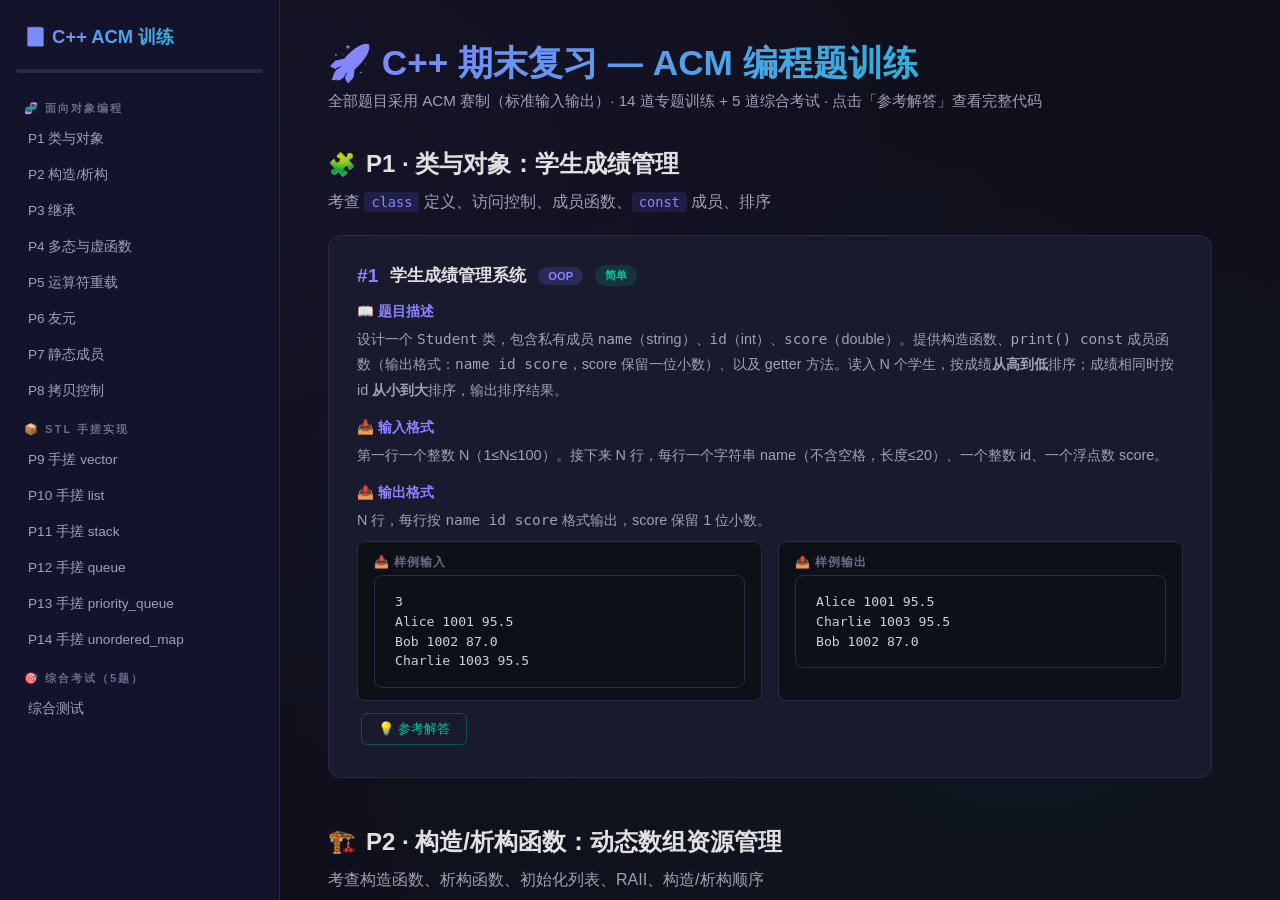
==== commit e16b110e: "全面重写：全部改为 ACM 赛制编程题（14道专题+5道综合考试）" ====
--- a/cpp-review.html
+++ b/cpp-review.html
@@ -1,1609 +1,951 @@
 <!DOCTYPE html>
 <html lang="zh-CN">
 <head>
-    <meta charset="UTF-8">
-    <meta name="viewport" content="width=device-width, initial-scale=1.0">
-    <title>C++ 期末复习 — 面向对象 & STL 手搓</title>
-    <style>
-        :root {
-            --bg: #0f0f1a;
-            --sidebar-bg: #13132b;
-            --card-bg: #1a1a2e;
-            --card-hover: #222244;
-            --accent: #6c63ff;
-            --accent-light: #8b83ff;
-            --accent-dark: #5a52d5;
-            --green: #00c8a0;
-            --orange: #ff9f43;
-            --red: #ff4757;
-            --cyan: #00c8c8;
-            --text: #e0e0e0;
-            --text-secondary: #a0a0b8;
-            --text-muted: #6a6a88;
-            --border: #2a2a45;
-            --code-bg: #0d1117;
-            --inline-code: rgba(108,99,255,0.15);
-            --shadow: 0 4px 24px rgba(0,0,0,0.4);
-            --radius: 12px;
-            --radius-sm: 8px;
-        }
-
-        * { margin: 0; padding: 0; box-sizing: border-box; }
-
-        body {
-            font-family: 'Segoe UI', 'PingFang SC', 'Microsoft YaHei', sans-serif;
-            background: var(--bg);
-            background-image:
-                radial-gradient(ellipse at 20% 20%, rgba(108,99,255,0.06) 0%, transparent 60%),
-                radial-gradient(ellipse at 80% 80%, rgba(0,200,200,0.04) 0%, transparent 60%);
-            color: var(--text);
-            min-height: 100vh;
-            display: flex;
-        }
-
-        /* ── 侧边栏 ── */
-        .sidebar {
-            width: 280px;
-            min-width: 280px;
-            background: var(--sidebar-bg);
-            border-right: 1px solid var(--border);
-            padding: 24px 16px;
-            position: sticky;
-            top: 0;
-            height: 100vh;
-            overflow-y: auto;
-            z-index: 10;
-        }
-        .sidebar h2 {
-            font-size: 1.15rem;
-            font-weight: 700;
-            background: linear-gradient(135deg, var(--accent-light), var(--cyan));
-            -webkit-background-clip: text;
-            -webkit-text-fill-color: transparent;
-            background-clip: text;
-            margin-bottom: 20px;
-            padding: 0 8px;
-        }
-        .sidebar .section-title {
-            font-size: 0.7rem;
-            text-transform: uppercase;
-            letter-spacing: 2px;
-            color: var(--text-muted);
-            padding: 12px 8px 6px;
-            font-weight: 700;
-        }
-        .sidebar a {
-            display: block;
-            padding: 8px 12px;
-            border-radius: var(--radius-sm);
-            color: var(--text-secondary);
-            text-decoration: none;
-            font-size: 0.88rem;
-            transition: all 0.2s;
-            margin-bottom: 2px;
-        }
-        .sidebar a:hover { background: var(--card-bg); color: var(--text); }
-        .sidebar a.active {
-            background: var(--accent);
-            color: #fff;
-            font-weight: 600;
-        }
-        .sidebar .badge {
-            float: right;
-            font-size: 0.65rem;
-            background: var(--green);
-            color: #000;
-            padding: 2px 6px;
-            border-radius: 10px;
-            font-weight: 700;
-        }
-        .sidebar .badge.exam {
-            background: var(--orange);
-        }
-
-        /* ── 主内容 ── */
-        .main {
-            flex: 1;
-            padding: 40px 48px;
-            max-width: 960px;
-            overflow-y: auto;
-            height: 100vh;
-        }
-        .main h1 {
-            font-size: 2.2rem;
-            font-weight: 800;
-            background: linear-gradient(135deg, var(--accent-light), var(--cyan));
-            -webkit-background-clip: text;
-            -webkit-text-fill-color: transparent;
-            background-clip: text;
-            margin-bottom: 4px;
-        }
-        .main .subtitle {
-            color: var(--text-secondary);
-            margin-bottom: 36px;
-            font-size: 0.95rem;
-        }
-
-        /* ── 知识卡片 ── */
-        .section-block {
-            margin-bottom: 48px;
-            scroll-margin-top: 24px;
-        }
-        .section-block h2 {
-            font-size: 1.5rem;
-            font-weight: 700;
-            margin-bottom: 8px;
-            display: flex;
-            align-items: center;
-            gap: 10px;
-        }
-        .section-block h2 .emoji { font-size: 1.4rem; }
-        .section-block > .desc {
-            color: var(--text-secondary);
-            margin-bottom: 20px;
-            line-height: 1.7;
-        }
-
-        .card {
-            background: var(--card-bg);
-            border: 1px solid var(--border);
-            border-radius: var(--radius);
-            padding: 24px;
-            margin-bottom: 16px;
-            transition: all 0.2s;
-        }
-        .card:hover { border-color: var(--accent); }
-        .card h3 {
-            font-size: 1.1rem;
-            margin-bottom: 12px;
-            color: var(--accent-light);
-        }
-        .card p, .card li {
-            color: var(--text-secondary);
-            line-height: 1.75;
-            font-size: 0.92rem;
-        }
-        .card ul { padding-left: 20px; }
-
-        /* ── 代码块 ── */
-        pre {
-            background: var(--code-bg);
-            border: 1px solid var(--border);
-            border-radius: var(--radius-sm);
-            padding: 16px 20px;
-            overflow-x: auto;
-            font-size: 0.85rem;
-            line-height: 1.65;
-            margin: 12px 0;
-        }
-        pre code {
-            font-family: 'JetBrains Mono', 'Fira Code', 'Cascadia Code', 'SF Mono', 'Consolas', monospace;
-            color: #c9d1d9;
-        }
-        /* 语法高亮 */
-        .kw { color: #ff7b72; }
-        .dt { color: #79c0ff; }
-        .fn { color: #d2a8ff; }
-        .st { color: #a5d6ff; }
-        .cm { color: #8b949e; font-style: italic; }
-        .num { color: #79c0ff; }
-        .op { color: #ff7b72; }
-        .pp { color: #ffa657; }
-
-        /* ── 内联代码 ── */
-        code.inline {
-            background: var(--inline-code);
-            color: var(--accent-light);
-            padding: 2px 7px;
-            border-radius: 4px;
-            font-size: 0.85em;
-            font-family: 'JetBrains Mono', 'Fira Code', 'Consolas', monospace;
-        }
-
-        /* ── 练习题 ── */
-        .exercise-box {
-            background: var(--card-bg);
-            border-left: 3px solid var(--accent);
-            border-radius: var(--radius-sm);
-            padding: 16px 20px;
-            margin: 16px 0;
-        }
-        .exercise-box .ex-title {
-            font-weight: 700;
-            color: var(--accent-light);
-            margin-bottom: 8px;
-            font-size: 0.95rem;
-        }
-        .exercise-box ol, .exercise-box ul {
-            color: var(--text-secondary);
-            padding-left: 20px;
-            font-size: 0.9rem;
-            line-height: 1.8;
-        }
-        .exercise-box .ex-hint {
-            margin-top: 10px;
-            padding: 8px 12px;
-            background: rgba(108,99,255,0.08);
-            border-radius: 6px;
-            font-size: 0.82rem;
-            color: var(--text-muted);
-            cursor: pointer;
-            user-select: none;
-            display: inline-block;
-        }
-        .exercise-box .ex-answer {
-            display: none;
-            margin-top: 10px;
-            padding: 12px;
-            background: rgba(0,200,160,0.08);
-            border-radius: 6px;
-            font-size: 0.88rem;
-            color: var(--green);
-            line-height: 1.7;
-        }
-
-        /* ── 选择/判断 ── */
-        .quiz { margin: 12px 0; }
-        .quiz .q {
-            margin-bottom: 16px;
-        }
-        .quiz .q .q-text { font-weight: 600; margin-bottom: 6px; }
-        .quiz .q label {
-            display: block;
-            padding: 6px 12px;
-            cursor: pointer;
-            border-radius: 6px;
-            transition: 0.15s;
-            color: var(--text-secondary);
-        }
-        .quiz .q label:hover { background: rgba(108,99,255,0.06); }
-        .quiz .q label.correct { background: rgba(0,200,160,0.15); color: var(--green); font-weight: 700; }
-        .quiz .q label.wrong { background: rgba(255,71,87,0.15); color: var(--red); }
-        .quiz .q input[type=radio] { margin-right: 8px; accent-color: var(--accent); }
-        .quiz .check-btn {
-            padding: 6px 16px;
-            background: var(--accent);
-            color: #fff;
-            border: none;
-            border-radius: 6px;
-            cursor: pointer;
-            font-size: 0.85rem;
-            margin-top: 6px;
-            transition: 0.2s;
-        }
-        .quiz .check-btn:hover { background: var(--accent-dark); }
-        .quiz .result { margin-top: 8px; font-weight: 700; font-size: 0.9rem; }
-
-        /* ── 评分按钮 ── */
-        .score-section { text-align: center; margin: 20px 0; }
-        .score-section .grade-btn {
-            padding: 12px 32px;
-            background: linear-gradient(135deg, var(--accent), var(--orange));
-            color: #fff;
-            border: none;
-            border-radius: 50px;
-            font-size: 1rem;
-            font-weight: 700;
-            cursor: pointer;
-            transition: 0.3s;
-        }
-        .score-section .grade-btn:hover { transform: translateY(-2px); box-shadow: 0 6px 24px rgba(108,99,255,0.4); }
-        .score-display {
-            font-size: 1.8rem;
-            font-weight: 800;
-            margin-top: 16px;
-        }
-
-        /* ── 回到顶部 ── */
-        .back-top {
-            position: fixed;
-            bottom: 30px;
-            right: 30px;
-            width: 44px;
-            height: 44px;
-            background: var(--accent);
-            color: #fff;
-            border: none;
-            border-radius: 50%;
-            cursor: pointer;
-            font-size: 1.2rem;
-            box-shadow: var(--shadow);
-            transition: 0.3s;
-            z-index: 20;
-            display: none;
-        }
-        .back-top:hover { background: var(--accent-dark); transform: translateY(-3px); }
-
-        /* ── 进度条 ── */
-        .progress-bar-wrap {
-            background: var(--border);
-            height: 4px;
-            border-radius: 2px;
-            margin: 8px 0 16px;
-        }
-        .progress-bar-fill {
-            background: linear-gradient(90deg, var(--accent), var(--cyan));
-            height: 100%;
-            border-radius: 2px;
-            transition: width 0.5s;
-        }
-
-        /* ── 标签 ── */
-        .tag {
-            display: inline-block;
-            padding: 3px 10px;
-            border-radius: 20px;
-            font-size: 0.72rem;
-            font-weight: 600;
-            margin-right: 4px;
-        }
-        .tag.oop { background: rgba(108,99,255,0.2); color: var(--accent-light); }
-        .tag.stl { background: rgba(0,200,160,0.2); color: var(--green); }
-        .tag.hard { background: rgba(255,159,67,0.2); color: var(--orange); }
-
-        /* ── 响应式 ── */
-        @media (max-width: 768px) {
-            .sidebar { display: none; }
-            .main { padding: 24px 16px; max-width: 100%; }
-            .main h1 { font-size: 1.6rem; }
-        }
-
-        /* 滚动条 */
-        ::-webkit-scrollbar { width: 6px; }
-        ::-webkit-scrollbar-track { background: transparent; }
-        ::-webkit-scrollbar-thumb { background: var(--border); border-radius: 3px; }
-    </style>
+<meta charset="UTF-8">
+<meta name="viewport" content="width=device-width,initial-scale=1.0">
+<title>C++ 期末复习 · ACM 编程题训练</title>
+<style>
+:root{
+--bg:#0f0f1a;--sidebar-bg:#13132b;--card-bg:#1a1a2e;--card-hover:#222244;
+--accent:#6c63ff;--accent-light:#8b83ff;--accent-dark:#5a52d5;
+--green:#00c8a0;--orange:#ff9f43;--red:#ff4757;--cyan:#00c8c8;
+--text:#e0e0e0;--text-secondary:#a0a0b8;--text-muted:#6a6a88;
+--border:#2a2a45;--code-bg:#0d1117;--inline-code:rgba(108,99,255,0.15);
+--radius:12px;--radius-sm:8px;
+}
+*{margin:0;padding:0;box-sizing:border-box}
+body{
+font-family:'Segoe UI','PingFang SC','Microsoft YaHei',sans-serif;
+background:var(--bg);
+background-image:radial-gradient(ellipse at 20% 20%,rgba(108,99,255,.06) 0%,transparent 60%),radial-gradient(ellipse at 80% 80%,rgba(0,200,200,.04) 0%,transparent 60%);
+color:var(--text);min-height:100vh;display:flex;
+}
+.sidebar{
+width:280px;min-width:280px;background:var(--sidebar-bg);border-right:1px solid var(--border);
+padding:24px 16px;position:sticky;top:0;height:100vh;overflow-y:auto;z-index:10;
+}
+.sidebar h2{
+font-size:1.15rem;font-weight:700;
+background:linear-gradient(135deg,var(--accent-light),var(--cyan));
+-webkit-background-clip:text;-webkit-text-fill-color:transparent;background-clip:text;
+margin-bottom:20px;padding:0 8px;
+}
+.sidebar .sec{font-size:.7rem;text-transform:uppercase;letter-spacing:2px;color:var(--text-muted);padding:12px 8px 6px;font-weight:700;}
+.sidebar a{display:block;padding:8px 12px;border-radius:var(--radius-sm);color:var(--text-secondary);text-decoration:none;font-size:.85rem;transition:.2s;margin-bottom:2px;}
+.sidebar a:hover{background:var(--card-bg);color:var(--text)}
+.sidebar a.active{background:var(--accent);color:#fff;font-weight:600}
+.main{flex:1;padding:40px 48px;max-width:980px;overflow-y:auto;height:100vh}
+.main h1{font-size:2.2rem;font-weight:800;background:linear-gradient(135deg,var(--accent-light),var(--cyan));-webkit-background-clip:text;-webkit-text-fill-color:transparent;background-clip:text;margin-bottom:4px;}
+.main .sub{color:var(--text-secondary);margin-bottom:36px;font-size:.95rem}
+
+.section-block{margin-bottom:48px;scroll-margin-top:24px}
+.section-block h2{font-size:1.5rem;font-weight:700;margin-bottom:8px;display:flex;align-items:center;gap:10px}
+.section-block h2 .emoji{font-size:1.4rem}
+.section-block>.desc{color:var(--text-secondary);margin-bottom:20px;line-height:1.7}
+.section-block>.desc code{background:var(--inline-code);color:var(--accent-light);padding:2px 7px;border-radius:4px;font-size:.85em;font-family:'JetBrains Mono','Fira Code',monospace}
+
+.prob-card{background:var(--card-bg);border:1px solid var(--border);border-radius:var(--radius);padding:28px;margin-bottom:20px;transition:.2s}
+.prob-card:hover{border-color:var(--accent)}
+.prob-card .prob-header{display:flex;align-items:center;gap:12px;margin-bottom:16px;flex-wrap:wrap}
+.prob-card .prob-num{font-size:1.2rem;font-weight:800;color:var(--accent-light)}
+.prob-card .prob-title{font-size:1.05rem;font-weight:700}
+.prob-card .tag{display:inline-block;padding:3px 10px;border-radius:20px;font-size:.7rem;font-weight:600}
+.tag.oop{background:rgba(108,99,255,.2);color:var(--accent-light)}
+.tag.stl{background:rgba(0,200,160,.2);color:var(--green)}
+.tag.exam{background:rgba(255,159,67,.2);color:var(--orange)}
+.tag.easy{background:rgba(0,200,160,.15);color:var(--green)}
+.tag.medium{background:rgba(255,159,67,.15);color:var(--orange)}
+.tag.hard{background:rgba(255,71,87,.15);color:var(--red)}
+
+.prob-section{margin-top:16px}
+.prob-section h4{font-size:.85rem;color:var(--accent-light);margin-bottom:6px;font-weight:700}
+.prob-section p,.prob-section li{color:var(--text-secondary);line-height:1.75;font-size:.9rem}
+.prob-section ul{padding-left:20px}
+
+.io-block{display:flex;gap:16px;flex-wrap:wrap;margin:8px 0}
+.io-box{flex:1;min-width:200px;background:var(--code-bg);border:1px solid var(--border);border-radius:var(--radius-sm);padding:12px 16px}
+.io-box .io-label{font-size:.75rem;color:var(--text-muted);font-weight:700;margin-bottom:4px;letter-spacing:1px}
+.io-box pre{margin:0;font-size:.82rem;line-height:1.5;color:#c9d1d9;font-family:'JetBrains Mono','Fira Code','Consolas',monospace}
+
+pre{background:var(--code-bg);border:1px solid var(--border);border-radius:var(--radius-sm);padding:16px 20px;overflow-x:auto;font-size:.82rem;line-height:1.6;margin:12px 0}
+pre code{font-family:'JetBrains Mono','Fira Code','Cascadia Code','SF Mono','Consolas',monospace;color:#c9d1d9}
+.kw{color:#ff7b72}.dt{color:#79c0ff}.fn{color:#d2a8ff}.st{color:#a5d6ff}.cm{color:#8b949e;font-style:italic}.num{color:#79c0ff}.op{color:#ff7b72}.pp{color:#ffa657}
+
+.toggle-btn{display:inline-block;padding:6px 16px;border-radius:6px;border:1px solid var(--border);background:transparent;color:var(--text-secondary);cursor:pointer;font-size:.82rem;margin:4px;transition:.2s}
+.toggle-btn:hover{background:rgba(108,99,255,.1);border-color:var(--accent);color:var(--text)}
+.toggle-btn.hint-btn{color:var(--orange);border-color:rgba(255,159,67,.3)}
+.toggle-btn.sol-btn{color:var(--green);border-color:rgba(0,200,160,.3)}
+.toggle-content{display:none;margin-top:12px}
+.toggle-content.show{display:block}
+
+.score-section{text-align:center;margin:30px 0}
+.grade-btn{padding:12px 32px;background:linear-gradient(135deg,var(--accent),var(--orange));color:#fff;border:none;border-radius:50px;font-size:1rem;font-weight:700;cursor:pointer;transition:.3s}
+.grade-btn:hover{transform:translateY(-2px);box-shadow:0 6px 24px rgba(108,99,255,.4)}
+.score-display{font-size:1.5rem;font-weight:800;margin-top:16px}
+.progress-bar-wrap{background:var(--border);height:4px;border-radius:2px;margin:8px 0 16px}
+.progress-bar-fill{background:linear-gradient(90deg,var(--accent),var(--cyan));height:100%;border-radius:2px;transition:width .5s}
+
+.back-top{position:fixed;bottom:30px;right:30px;width:44px;height:44px;background:var(--accent);color:#fff;border:none;border-radius:50%;cursor:pointer;font-size:1.2rem;box-shadow:0 4px 24px rgba(0,0,0,.4);transition:.3s;z-index:20;display:none}
+.back-top:hover{background:var(--accent-dark);transform:translateY(-3px)}
+
+@media(max-width:768px){.sidebar{display:none}.main{padding:24px 16px;max-width:100%}.main h1{font-size:1.5rem}.io-block{flex-direction:column}}
+
+::-webkit-scrollbar{width:6px}::-webkit-scrollbar-track{background:transparent}::-webkit-scrollbar-thumb{background:var(--border);border-radius:3px}
+</style>
 </head>
 <body>
 
-<!-- ═══════════ 侧边栏 ═══════════ -->
 <nav class="sidebar" id="sidebar">
-    <h2>📘 C++ 期末复习</h2>
-    <div class="progress-bar-wrap"><div class="progress-bar-fill" id="progressBar" style="width:0%"></div></div>
-    <div class="section-title">🧬 面向对象编程</div>
-    <a href="#oop-class">类与对象</a>
-    <a href="#oop-ctor">构造/析构函数</a>
-    <a href="#oop-inherit">继承</a>
-    <a href="#oop-poly">多态与虚函数</a>
-    <a href="#oop-op">运算符重载</a>
-    <a href="#oop-friend">友元</a>
-    <a href="#oop-static">静态成员</a>
-    <a href="#oop-copy">拷贝控制</a>
-    <div class="section-title">📦 STL 容器手搓</div>
-    <a href="#stl-vector">vector 实现</a>
-    <a href="#stl-list">list 实现</a>
-    <a href="#stl-stack">stack 实现</a>
-    <a href="#stl-queue">queue 实现</a>
-    <a href="#stl-pq">priority_queue</a>
-    <a href="#stl-hash">unordered_map</a>
-    <div class="section-title">🎯 综合考试 <span class="badge exam">FINAL</span></div>
-    <a href="#exam">综合测试</a>
+<h2>📘 C++ ACM 训练</h2>
+<div class="progress-bar-wrap"><div class="progress-bar-fill" id="progressBar" style="width:0%"></div></div>
+<div class="sec">🧬 面向对象编程</div>
+<a href="#oop-1">P1 类与对象</a>
+<a href="#oop-2">P2 构造/析构</a>
+<a href="#oop-3">P3 继承</a>
+<a href="#oop-4">P4 多态与虚函数</a>
+<a href="#oop-5">P5 运算符重载</a>
+<a href="#oop-6">P6 友元</a>
+<a href="#oop-7">P7 静态成员</a>
+<a href="#oop-8">P8 拷贝控制</a>
+<div class="sec">📦 STL 手搓实现</div>
+<a href="#stl-1">P9 手搓 vector</a>
+<a href="#stl-2">P10 手搓 list</a>
+<a href="#stl-3">P11 手搓 stack</a>
+<a href="#stl-4">P12 手搓 queue</a>
+<a href="#stl-5">P13 手搓 priority_queue</a>
+<a href="#stl-6">P14 手搓 unordered_map</a>
+<div class="sec">🎯 综合考试（5题）</div>
+<a href="#exam">综合测试</a>
 </nav>
 
-<!-- ═══════════ 主内容 ═══════════ -->
 <main class="main" id="mainContent">
-    <h1>🚀 C++ 期末复习大全</h1>
-    <p class="subtitle">面向对象编程 + STL 容器手搓实现 · 每个知识点附带练习题 · 最后一套综合试卷</p>
-
-<!-- ================================================================ -->
-<!-- ═══════════ 第一章：面向对象编程 ═══════════ -->
-<!-- ================================================================ -->
-
-<!-- ── 1.1 类与对象 ── -->
-<section class="section-block" id="oop-class">
-    <h2><span class="emoji">🧩</span> 1.1 类与对象</h2>
-    <p class="desc">
-        类是 C++ 面向对象编程的核心，它将<strong>数据</strong>（成员变量）和<strong>行为</strong>（成员函数）封装在一起。
-        对象是类的实例。通过 <code class="inline">class</code> 或 <code class="inline">struct</code> 关键字定义类，
-        使用 <code class="inline">public / private / protected</code> 控制访问权限。
-    </p>
-
-    <div class="card">
-        <h3>📝 关键概念</h3>
-        <ul>
-            <li><code class="inline">class</code> 默认访问权限是 <code class="inline">private</code>；<code class="inline">struct</code> 默认是 <code class="inline">public</code></li>
-            <li>成员函数可以在类内声明、类外定义（使用 <code class="inline">类名::函数名</code>）</li>
-            <li><code class="inline">this</code> 指针：指向调用该成员函数的对象本身</li>
-            <li><code class="inline">const</code> 成员函数：承诺不修改成员变量，声明为 <code class="inline">返回类型 函数名() const</code></li>
-        </ul>
-    </div>
-
-    <div class="card">
-        <h3>💻 示例代码</h3>
-<pre><code><span class="kw">class</span> <span class="dt">Student</span> {
-<span class="kw">private</span>:
-    <span class="dt">string</span> name;
-    <span class="dt">int</span> score;
-<span class="kw">public</span>:
-    <span class="dt">Student</span>(<span class="dt">string</span> n, <span class="dt">int</span> s) : name(n), score(s) {}
+<h1>🚀 C++ 期末复习 — ACM 编程题训练</h1>
+<p class="sub">全部题目采用 ACM 赛制（标准输入输出）· 14 道专题训练 + 5 道综合考试 · 点击「参考解答」查看完整代码</p>
+
+<!-- ==================== OOP ==================== -->
+
+<section class="section-block" id="oop-1">
+<h2><span class="emoji">🧩</span> P1 · 类与对象：学生成绩管理</h2>
+<div class="desc">考查 <code>class</code> 定义、访问控制、成员函数、<code>const</code> 成员、排序</div>
+<div class="prob-card">
+<div class="prob-header"><span class="prob-num">#1</span><span class="prob-title">学生成绩管理系统</span><span class="tag oop">OOP</span><span class="tag easy">简单</span></div>
+<div class="prob-section"><h4>📖 题目描述</h4><p>设计一个 <code>Student</code> 类，包含私有成员 <code>name</code>（string）、<code>id</code>（int）、<code>score</code>（double）。提供构造函数、<code>print() const</code> 成员函数（输出格式：<code>name id score</code>，score 保留一位小数）、以及 getter 方法。读入 N 个学生，按成绩<strong>从高到低</strong>排序；成绩相同时按 id <strong>从小到大</strong>排序，输出排序结果。</p></div>
+<div class="prob-section"><h4>📥 输入格式</h4><p>第一行一个整数 N（1≤N≤100）。接下来 N 行，每行一个字符串 name（不含空格，长度≤20）、一个整数 id、一个浮点数 score。</p></div>
+<div class="prob-section"><h4>📤 输出格式</h4><p>N 行，每行按 <code>name id score</code> 格式输出，score 保留 1 位小数。</p></div>
+<div class="io-block"><div class="io-box"><div class="io-label">📥 样例输入</div><pre>3
+Alice 1001 95.5
+Bob 1002 87.0
+Charlie 1003 95.5</pre></div><div class="io-box"><div class="io-label">📤 样例输出</div><pre>Alice 1001 95.5
+Charlie 1003 95.5
+Bob 1002 87.0</pre></div></div>
+<button class="toggle-btn sol-btn" onclick="this.nextElementSibling.classList.toggle('show')">💡 参考解答</button>
+<div class="toggle-content"><pre><code><span class="pp">#include</span> <span class="st">&lt;iostream&gt;</span>
+<span class="pp">#include</span> <span class="st">&lt;vector&gt;</span>
+<span class="pp">#include</span> <span class="st">&lt;algorithm&gt;</span>
+<span class="pp">#include</span> <span class="st">&lt;iomanip&gt;</span>
+<span class="kw">using namespace</span> std;
+
+<span class="kw">class</span> <span class="dt">Student</span> {
+    <span class="dt">string</span> name; <span class="dt">int</span> id; <span class="dt">double</span> score;
+<span class="kw">public</span>:
+    <span class="dt">Student</span>(<span class="dt">string</span> n, <span class="dt">int</span> i, <span class="dt">double</span> s) : name(n), id(i), score(s) {}
     <span class="dt">void</span> <span class="fn">print</span>() <span class="kw">const</span> {
-        cout &lt;&lt; name &lt;&lt; <span class="st">": "</span> &lt;&lt; score &lt;&lt; endl;
-    }
-    <span class="dt">int</span> <span class="fn">getScore</span>() <span class="kw">const</span> { <span class="kw">return</span> score; }
+        cout &lt;&lt; name &lt;&lt; <span class="st">" "</span> &lt;&lt; id &lt;&lt; <span class="st">" "</span> &lt;&lt; fixed &lt;&lt; setprecision(<span class="num">1</span>) &lt;&lt; score &lt;&lt; endl;
+    }
+    <span class="dt">double</span> <span class="fn">getScore</span>() <span class="kw">const</span> { <span class="kw">return</span> score; }
+    <span class="dt">int</span> <span class="fn">getId</span>() <span class="kw">const</span> { <span class="kw">return</span> id; }
 };
 
 <span class="dt">int</span> <span class="fn">main</span>() {
-    <span class="dt">Student</span> s(<span class="st">"小明"</span>, <span class="num">95</span>);
-    s.print();  <span class="cm">// 输出: 小明: 95</span>
-}</code></pre>
-    </div>
-
-    <div class="exercise-box">
-        <div class="ex-title">✏️ 练习题 1：定义一个类</div>
-        <p>请定义一个 <code class="inline">Rectangle</code> 类，包含私有成员 <code class="inline">width</code> 和 <code class="inline">height</code>（double），
-        公有方法 <code class="inline">area()</code> 返回面积，<code class="inline">perimeter()</code> 返回周长。编写构造函数初始化宽高。</p>
-        <span class="ex-hint" onclick="this.nextElementSibling.style.display='block';this.style.display='none'">👇 点击查看参考解答</span>
-        <div class="ex-answer">
-<pre><code><span class="kw">class</span> <span class="dt">Rectangle</span> {
-<span class="kw">private</span>:
-    <span class="dt">double</span> width, height;
-<span class="kw">public</span>:
-    <span class="dt">Rectangle</span>(<span class="dt">double</span> w, <span class="dt">double</span> h) : width(w), height(h) {}
-    <span class="dt">double</span> <span class="fn">area</span>() <span class="kw">const</span> { <span class="kw">return</span> width * height; }
-    <span class="dt">double</span> <span class="fn">perimeter</span>() <span class="kw">const</span> { <span class="kw">return</span> <span class="num">2</span> * (width + height); }
-};</code></pre>
-        </div>
-    </div>
-
-    <div class="quiz">
-        <div class="q" id="q1">
-            <div class="q-text">❓ struct 和 class 的唯一区别是？</div>
-            <label><input type="radio" name="q1" value="A"> A. struct 不能有成员函数</label>
-            <label><input type="radio" name="q1" value="B"> B. class 不能有 public 成员</label>
-            <label><input type="radio" name="q1" value="C"> C. 默认访问权限不同</label>
-            <label><input type="radio" name="q1" value="D"> D. struct 不支持继承</label>
-            <button class="check-btn" onclick="checkRadio('q1','C')">✅ 检查答案</button>
-            <div class="result" id="q1-result"></div>
-        </div>
-    </div>
-</section>
-
-<!-- ── 1.2 构造/析构函数 ── -->
-<section class="section-block" id="oop-ctor">
-    <h2><span class="emoji">🏗️</span> 1.2 构造函数与析构函数</h2>
-    <p class="desc">
-        构造函数在对象创建时自动调用，负责初始化；析构函数在对象销毁时自动调用，负责清理资源。
-    </p>
-
-    <div class="card">
-        <h3>📝 关键概念</h3>
-        <ul>
-            <li><strong>默认构造函数</strong>：无参构造函数。若未定义任何构造函数，编译器自动生成</li>
-            <li><strong>初始化列表</strong>：<code class="inline">成员(值), 成员(值)</code> — 效率高于在函数体内赋值，<code class="inline">const</code> 和引用成员<strong>必须</strong>用初始化列表</li>
-            <li><strong>委托构造函数</strong>：C++11，一个构造函数调用另一个</li>
-            <li><strong>析构函数</strong>：<code class="inline">~类名()</code>，无参数无返回值，用于释放资源（如 <code class="inline">delete</code> 堆内存、关闭文件）</li>
-            <li><strong>RAII</strong>：资源获取即初始化，利用构造/析构自动管理资源</li>
-        </ul>
-    </div>
-
-    <div class="card">
-        <h3>💻 示例代码</h3>
-<pre><code><span class="kw">class</span> <span class="dt">DynamicArray</span> {
-<span class="kw">private</span>:
-    <span class="dt">int</span>* data;
-    <span class="dt">size_t</span> size;
-<span class="kw">public</span>:
-    <span class="cm">// 构造函数：分配内存</span>
-    <span class="dt">DynamicArray</span>(<span class="dt">size_t</span> n) : size(n), data(<span class="kw">new</span> <span class="dt">int</span>[n]{}) {
-        cout &lt;&lt; <span class="st">"构造: 分配 "</span> &lt;&lt; n &lt;&lt; <span class="st">" 个 int"</span> &lt;&lt; endl;
-    }
-    <span class="cm">// 析构函数：释放内存</span>
-    ~<span class="dt">DynamicArray</span>() {
-        <span class="kw">delete</span>[] data;
-        cout &lt;&lt; <span class="st">"析构: 释放内存"</span> &lt;&lt; endl;
-    }
-};</code></pre>
-    </div>
-
-    <div class="exercise-box">
-        <div class="ex-title">✏️ 练习题 2：构造/析构顺序</div>
-        <p>分析以下代码，写出输出的顺序：</p>
-<pre><code><span class="kw">class</span> <span class="dt">A</span> {
-<span class="kw">public</span>:
-    <span class="dt">A</span>()  { cout &lt;&lt; <span class="st">"A() "</span>; }
-    ~<span class="dt">A</span>() { cout &lt;&lt; <span class="st">"~A() "</span>; }
-};
-<span class="kw">class</span> <span class="dt">B</span> : <span class="kw">public</span> <span class="dt">A</span> {
-<span class="kw">public</span>:
-    <span class="dt">B</span>()  { cout &lt;&lt; <span class="st">"B() "</span>; }
-    ~<span class="dt">B</span>() { cout &lt;&lt; <span class="st">"~B() "</span>; }
-};
-<span class="dt">int</span> <span class="fn">main</span>() { <span class="dt">B</span> b; <span class="kw">return</span> <span class="num">0</span>; }</code></pre>
-        <span class="ex-hint" onclick="this.nextElementSibling.style.display='block';this.style.display='none'">👇 点击查看参考解答</span>
-        <div class="ex-answer">
-            输出：<strong>A() B() ~B() ~A()</strong><br>
-            构造函数：先基类后派生类；析构函数：先派生类后基类（栈的反序）
-        </div>
-    </div>
-</section>
-
-<!-- ── 1.3 继承 ── -->
-<section class="section-block" id="oop-inherit">
-    <h2><span class="emoji">🧬</span> 1.3 继承</h2>
-    <p class="desc">
-        继承允许派生类复用基类的成员。C++ 支持 <code class="inline">public</code>、<code class="inline">protected</code>、<code class="inline">private</code> 三种继承方式，以及多继承。
-    </p>
-
-    <div class="card">
-        <h3>📝 关键概念</h3>
-        <ul>
-            <li><strong>public 继承</strong>：基类的 public → 派生类的 public，protected → protected</li>
-            <li><strong>protected 继承</strong>：基类的 public/protected → 派生类的 protected</li>
-            <li><strong>private 继承</strong>：基类的 public/protected → 派生类的 private（默认）</li>
-            <li><strong>多继承</strong>：<code class="inline">class D : public A, public B</code></li>
-            <li><strong>菱形继承问题</strong>：用 <code class="inline">virtual</code> 虚继承解决</li>
-            <li>派生类构造函数必须调用基类构造函数（否则调用默认）</li>
-        </ul>
-    </div>
-
-    <div class="card">
-        <h3>💻 示例代码：多继承与虚继承</h3>
-<pre><code><span class="kw">class</span> <span class="dt">Animal</span> {
-<span class="kw">protected</span>:
-    <span class="dt">string</span> name;
-<span class="kw">public</span>:
-    <span class="dt">Animal</span>(<span class="dt">string</span> n) : name(n) {}
-    <span class="dt">virtual</span> <span class="dt">void</span> <span class="fn">speak</span>() { cout &lt;&lt; name &lt;&lt; <span class="st">" 叫了"</span>; }
-};
-<span class="kw">class</span> <span class="dt">Dog</span> : <span class="kw">public</span> <span class="dt">Animal</span> {
-<span class="kw">public</span>:
-    <span class="dt">Dog</span>(<span class="dt">string</span> n) : <span class="dt">Animal</span>(n) {}
-    <span class="dt">void</span> <span class="fn">speak</span>() <span class="kw">override</span> { cout &lt;&lt; name &lt;&lt; <span class="st">": 汪汪!"</span>; }
-};</code></pre>
-    </div>
-
-    <div class="quiz">
-        <div class="q" id="q2">
-            <div class="q-text">❓ 关于继承，以下哪项是正确的？</div>
-            <label><input type="radio" name="q2" value="A"> A. 派生类不能访问基类的 private 成员</label>
-            <label><input type="radio" name="q2" value="B"> B. 派生类构造函数不调用基类构造函数</label>
-            <label><input type="radio" name="q2" value="C"> C. private 继承后基类的 public 成员在派生类中仍是 public</label>
-            <label><input type="radio" name="q2" value="D"> D. C++ 不支持多继承</label>
-            <button class="check-btn" onclick="checkRadio('q2','A')">✅ 检查答案</button>
-            <div class="result" id="q2-result"></div>
-        </div>
-    </div>
-</section>
-
-<!-- ── 1.4 多态与虚函数 ── -->
-<section class="section-block" id="oop-poly">
-    <h2><span class="emoji">🎭</span> 1.4 多态与虚函数</h2>
-    <p class="desc">
-        多态是 OOP 的核心特性：通过基类指针/引用调用派生类重写的函数。<strong>虚函数</strong> + <strong>基类指针</strong> 是运行时多态的基础。
-    </p>
-
-    <div class="card">
-        <h3>📝 关键概念</h3>
-        <ul>
-            <li><strong>虚函数</strong>：用 <code class="inline">virtual</code> 关键字声明，通过虚函数表（vtable）实现动态绑定</li>
-            <li><strong>override</strong>：C++11 关键字，显式声明重写，防止拼写错误</li>
-            <li><strong>final</strong>：禁止进一步重写，或禁止类被继承</li>
-            <li><strong>纯虚函数</strong>：<code class="inline">virtual void f() = 0;</code> — 使类成为抽象类，不能实例化</li>
-            <li><strong>虚析构函数</strong>：基类析构函数应为 virtual，确保 <code class="inline">delete</code> 基类指针时正确调用派生类析构</li>
-        </ul>
-    </div>
-
-    <div class="card">
-        <h3>💻 示例代码：多态经典案例</h3>
-<pre><code><span class="kw">class</span> <span class="dt">Shape</span> {
-<span class="kw">public</span>:
-    <span class="kw">virtual</span> <span class="dt">double</span> <span class="fn">area</span>() <span class="kw">const</span> = <span class="num">0</span>;  <span class="cm">// 纯虚函数</span>
-    <span class="kw">virtual</span> ~<span class="dt">Shape</span>() {}              <span class="cm">// 虚析构</span>
-};
+    <span class="dt">int</span> N; cin &gt;&gt; N;
+    vector&lt;Student&gt; v;
+    <span class="kw">for</span> (<span class="dt">int</span> i = <span class="num">0</span>; i &lt; N; ++i) {
+        <span class="dt">string</span> name; <span class="dt">int</span> id; <span class="dt">double</span> score;
+        cin &gt;&gt; name &gt;&gt; id &gt;&gt; score;
+        v.emplace_back(name, id, score);
+    }
+    sort(v.begin(), v.end(), [](<span class="kw">const</span> Student& a, <span class="kw">const</span> Student& b) {
+        <span class="kw">if</span> (a.getScore() != b.getScore()) <span class="kw">return</span> a.getScore() &gt; b.getScore();
+        <span class="kw">return</span> a.getId() &lt; b.getId();
+    });
+    <span class="kw">for</span> (<span class="kw">const</span> <span class="kw">auto</span>& s : v) s.print();
+}</code></pre></div>
+</div>
+</section>
+
+<section class="section-block" id="oop-2">
+<h2><span class="emoji">🏗️</span> P2 · 构造/析构函数：动态数组资源管理</h2>
+<div class="desc">考查构造函数、析构函数、初始化列表、RAII、构造/析构顺序</div>
+<div class="prob-card">
+<div class="prob-header"><span class="prob-num">#2</span><span class="prob-title">动态数组的生命周期追踪</span><span class="tag oop">OOP</span><span class="tag easy">简单</span></div>
+<div class="prob-section"><h4>📖 题目描述</h4><p>实现一个 <code>Tracker</code> 类：构造时输出 <code>"Tracker()"</code>，析构时输出 <code>"~Tracker()"</code>。再实现一个 <code>Wrapper</code> 类：包含一个 <code>int* data</code> 和 <code>size_t size</code>，构造函数分配 <code>new int[n]</code> 并输出 <code>"Wrapper(n)"</code>，析构函数 <code>delete[] data</code> 并输出 <code>"~Wrapper()"</code>。<br>在 main 中：创建一个 Tracker，然后创建一个 Wrapper(5)，观察输出顺序。</p></div>
+<div class="io-block"><div class="io-box"><div class="io-label">📤 期望输出</div><pre>Tracker()
+Wrapper(5)
+~Wrapper()
+~Tracker()</pre></div></div>
+<button class="toggle-btn sol-btn" onclick="this.nextElementSibling.classList.toggle('show')">💡 参考解答</button>
+<div class="toggle-content"><pre><code><span class="pp">#include</span> <span class="st">&lt;iostream&gt;</span>
+<span class="kw">using namespace</span> std;
+
+<span class="kw">class</span> <span class="dt">Tracker</span> {
+<span class="kw">public</span>:
+    <span class="dt">Tracker</span>()  { cout &lt;&lt; <span class="st">"Tracker()"</span>  &lt;&lt; endl; }
+    ~<span class="dt">Tracker</span>() { cout &lt;&lt; <span class="st">"~Tracker()"</span> &lt;&lt; endl; }
+};
+
+<span class="kw">class</span> <span class="dt">Wrapper</span> {
+    <span class="dt">int</span>* data; <span class="dt">size_t</span> size;
+<span class="kw">public</span>:
+    <span class="dt">Wrapper</span>(<span class="dt">size_t</span> n) : size(n), data(<span class="kw">new</span> <span class="dt">int</span>[n]{}) {
+        cout &lt;&lt; <span class="st">"Wrapper("</span> &lt;&lt; n &lt;&lt; <span class="st">")"</span> &lt;&lt; endl;
+    }
+    ~<span class="dt">Wrapper</span>() { <span class="kw">delete</span>[] data; cout &lt;&lt; <span class="st">"~Wrapper()"</span> &lt;&lt; endl; }
+};
+
+<span class="dt">int</span> <span class="fn">main</span>() {
+    <span class="dt">Tracker</span> t;
+    <span class="dt">Wrapper</span> w(<span class="num">5</span>);
+    <span class="kw">return</span> <span class="num">0</span>;
+}</code></pre></div>
+</div>
+</section>
+
+<section class="section-block" id="oop-3">
+<h2><span class="emoji">🧬</span> P3 · 继承：形状面积计算</h2>
+<div class="desc">考查继承、protected 成员、派生类构造调用基类构造、虚函数</div>
+<div class="prob-card">
+<div class="prob-header"><span class="prob-num">#3</span><span class="prob-title">形状面积计算器</span><span class="tag oop">OOP</span><span class="tag easy">简单</span></div>
+<div class="prob-section"><h4>📖 题目描述</h4><p>设计基类 <code>Shape</code>（含 protected double 成员 <code>area</code>，和虚函数 <code>double getArea() const</code>）。派生 <code>Rectangle</code>（构造函数接收 width、height，计算 area=w*h）和 <code>Circle</code>（构造函数接收 radius，计算 area=3.14159*r*r）。输入 N 个形状：每行一个字符 R 或 C 后跟参数。输出每个形状的面积（保留 2 位小数），然后输出总面积。</p></div>
+<div class="io-block"><div class="io-box"><div class="io-label">📥 样例输入</div><pre>3
+R 3 4
+C 2
+R 5 5</pre></div><div class="io-box"><div class="io-label">📤 样例输出</div><pre>12.00
+12.57
+25.00
+49.57</pre></div></div>
+<button class="toggle-btn sol-btn" onclick="this.nextElementSibling.classList.toggle('show')">💡 参考解答</button>
+<div class="toggle-content"><pre><code><span class="pp">#include</span> <span class="st">&lt;iostream&gt;</span>
+<span class="pp">#include</span> <span class="st">&lt;vector&gt;</span>
+<span class="pp">#include</span> <span class="st">&lt;iomanip&gt;</span>
+<span class="kw">using namespace</span> std;
+
+<span class="kw">class</span> <span class="dt">Shape</span> {
+<span class="kw">protected</span>: <span class="dt">double</span> area;
+<span class="kw">public</span>:
+    <span class="kw">virtual</span> <span class="dt">double</span> <span class="fn">getArea</span>() <span class="kw">const</span> { <span class="kw">return</span> area; }
+    <span class="kw">virtual</span> ~<span class="dt">Shape</span>() {}
+};
+
+<span class="kw">class</span> <span class="dt">Rectangle</span> : <span class="kw">public</span> <span class="dt">Shape</span> {
+<span class="kw">public</span>: <span class="dt">Rectangle</span>(<span class="dt">double</span> w, <span class="dt">double</span> h) { area = w * h; }
+};
+
 <span class="kw">class</span> <span class="dt">Circle</span> : <span class="kw">public</span> <span class="dt">Shape</span> {
-    <span class="dt">double</span> r;
-<span class="kw">public</span>:
-    <span class="dt">Circle</span>(<span class="dt">double</span> r) : r(r) {}
-    <span class="dt">double</span> <span class="fn">area</span>() <span class="kw">const</span> <span class="kw">override</span> { <span class="kw">return</span> <span class="num">3.14</span> * r * r; }
-};
-<span class="dt">void</span> <span class="fn">printArea</span>(<span class="kw">const</span> <span class="dt">Shape</span>& s) {
-    cout &lt;&lt; s.area() &lt;&lt; endl;  <span class="cm">// 多态调用</span>
-}</code></pre>
-    </div>
-
-    <div class="exercise-box">
-        <div class="ex-title">✏️ 练习题 3：设计形状类层次</div>
-        <p>设计抽象基类 <code class="inline">Shape</code>（纯虚函数 area），派生 <code class="inline">Rectangle</code> 和 <code class="inline">Circle</code>。
-        编写函数 <code class="inline">printArea</code> 通过基类指针调用 area。并说明为什么基类析构函数必须是 virtual。</p>
-        <span class="ex-hint" onclick="this.nextElementSibling.style.display='block';this.style.display='none'">👇 点击查看参考解答</span>
-        <div class="ex-answer">
-            基类析构必须 virtual：当 <code class="inline">Shape* p = new Circle(5); delete p;</code> 时，
-            如果基类析构不是 virtual，只会调用 Shape 的析构，Circle 部分不会被正确清理，导致资源泄漏。
-        </div>
-    </div>
-
-    <div class="quiz">
-        <div class="q" id="q3">
-            <div class="q-text">❓ 关于纯虚函数，以下哪项是错误的？</div>
-            <label><input type="radio" name="q3" value="A"> A. 包含纯虚函数的类是抽象类</label>
-            <label><input type="radio" name="q3" value="B"> B. 抽象类不能实例化</label>
-            <label><input type="radio" name="q3" value="C"> C. 纯虚函数不能有函数体</label>
-            <label><input type="radio" name="q3" value="D"> D. 派生类必须实现所有纯虚函数才能实例化</label>
-            <button class="check-btn" onclick="checkRadio('q3','C')">✅ 检查答案</button>
-            <div class="result" id="q3-result"></div>
-        </div>
-    </div>
-</section>
-
-<!-- ── 1.5 运算符重载 ── -->
-<section class="section-block" id="oop-op">
-    <h2><span class="emoji">➕</span> 1.5 运算符重载</h2>
-    <p class="desc">
-        C++ 允许重载大部分运算符，使自定义类型可以像内置类型一样自然地使用运算符。
-    </p>
-
-    <div class="card">
-        <h3>📝 关键概念</h3>
-        <ul>
-            <li>可重载为<strong>成员函数</strong>（左操作数是 <code class="inline">*this</code>）或<strong>友元/全局函数</strong>（双操作数对称处理）</li>
-            <li><code class="inline">++</code>/<code class="inline">--</code> 区分前后缀：后缀有 int 哑元参数</li>
-            <li><code class="inline">operator&lt;&lt;</code> / <code class="inline">operator&gt;&gt;</code> 必须为友元/全局（因为左操作数是 <code class="inline">ostream</code>）</li>
-            <li><code class="inline">operator=</code>、<code class="inline">operator[]</code>、<code class="inline">operator()</code>、<code class="inline">operator-></code> <strong>必须</strong>是成员函数</li>
-            <li>不可重载的运算符：<code class="inline">::</code>、<code class="inline">.</code>、<code class="inline">.*</code>、<code class="inline">?:</code>、<code class="inline">sizeof</code>、<code class="inline">typeid</code></li>
-        </ul>
-    </div>
-
-    <div class="card">
-        <h3>💻 示例代码：复数类运算符重载</h3>
-<pre><code><span class="kw">class</span> <span class="dt">Complex</span> {
+<span class="kw">public</span>: <span class="dt">Circle</span>(<span class="dt">double</span> r) { area = <span class="num">3.14159</span> * r * r; }
+};
+
+<span class="dt">int</span> <span class="fn">main</span>() {
+    <span class="dt">int</span> N; cin &gt;&gt; N;
+    vector&lt;Shape*&gt; shapes;
+    cout &lt;&lt; fixed &lt;&lt; setprecision(<span class="num">2</span>);
+    <span class="dt">double</span> total = <span class="num">0</span>;
+    <span class="kw">while</span> (N--) {
+        <span class="dt">char</span> t; cin &gt;&gt; t;
+        <span class="kw">if</span> (t == <span class="st">'R'</span>) { <span class="dt">double</span> w, h; cin &gt;&gt; w &gt;&gt; h; shapes.push_back(<span class="kw">new</span> <span class="dt">Rectangle</span>(w, h)); }
+        <span class="kw">else</span> { <span class="dt">double</span> r; cin &gt;&gt; r; shapes.push_back(<span class="kw">new</span> <span class="dt">Circle</span>(r)); }
+        <span class="dt">double</span> a = shapes.back()-&gt;getArea();
+        cout &lt;&lt; a &lt;&lt; endl;
+        total += a;
+    }
+    cout &lt;&lt; total &lt;&lt; endl;
+    <span class="kw">for</span> (<span class="kw">auto</span> p : shapes) <span class="kw">delete</span> p;
+}</code></pre></div>
+</div>
+</section>
+
+<section class="section-block" id="oop-4">
+<h2><span class="emoji">🎭</span> P4 · 多态与虚函数：动物叫声模拟</h2>
+<div class="desc">考查 virtual、override、纯虚函数、抽象类、虚析构、多态调用</div>
+<div class="prob-card">
+<div class="prob-header"><span class="prob-num">#4</span><span class="prob-title">动物园叫声模拟</span><span class="tag oop">OOP</span><span class="tag medium">中等</span></div>
+<div class="prob-section"><h4>📖 题目描述</h4><p>设计抽象基类 <code>Animal</code>：纯虚函数 <code>virtual string sound() const = 0</code>，虚析构函数。派生 <code>Dog</code>（返回 <code>"Woof"</code>）、<code>Cat</code>（返回 <code>"Meow"</code>）、<code>Cow</code>（返回 <code>"Moo"</code>）。输入 N 个动物类型（Dog Cat Cow），通过基类指针调用 sound() 输出对应叫声，每行一个。</p></div>
+<div class="io-block"><div class="io-box"><div class="io-label">📥 样例输入</div><pre>4
+Dog
+Cat
+Cow
+Cat</pre></div><div class="io-box"><div class="io-label">📤 样例输出</div><pre>Woof
+Meow
+Moo
+Meow</pre></div></div>
+<button class="toggle-btn sol-btn" onclick="this.nextElementSibling.classList.toggle('show')">💡 参考解答</button>
+<div class="toggle-content"><pre><code><span class="pp">#include</span> <span class="st">&lt;iostream&gt;</span>
+<span class="pp">#include</span> <span class="st">&lt;vector&gt;</span>
+<span class="pp">#include</span> <span class="st">&lt;string&gt;</span>
+<span class="kw">using namespace</span> std;
+
+<span class="kw">class</span> <span class="dt">Animal</span> {
+<span class="kw">public</span>:
+    <span class="kw">virtual</span> <span class="dt">string</span> <span class="fn">sound</span>() <span class="kw">const</span> = <span class="num">0</span>;
+    <span class="kw">virtual</span> ~<span class="dt">Animal</span>() {}
+};
+
+<span class="kw">class</span> <span class="dt">Dog</span> : <span class="kw">public</span> <span class="dt">Animal</span> { <span class="kw">public</span>: <span class="dt">string</span> <span class="fn">sound</span>() <span class="kw">const</span> <span class="kw">override</span> { <span class="kw">return</span> <span class="st">"Woof"</span>; } };
+<span class="kw">class</span> <span class="dt">Cat</span> : <span class="kw">public</span> <span class="dt">Animal</span> { <span class="kw">public</span>: <span class="dt">string</span> <span class="fn">sound</span>() <span class="kw">const</span> <span class="kw">override</span> { <span class="kw">return</span> <span class="st">"Meow"</span>; } };
+<span class="kw">class</span> <span class="dt">Cow</span> : <span class="kw">public</span> <span class="dt">Animal</span> { <span class="kw">public</span>: <span class="dt">string</span> <span class="fn">sound</span>() <span class="kw">const</span> <span class="kw">override</span> { <span class="kw">return</span> <span class="st">"Moo"</span>; } };
+
+<span class="dt">int</span> <span class="fn">main</span>() {
+    <span class="dt">int</span> N; cin &gt;&gt; N;
+    vector&lt;Animal*&gt; zoo;
+    <span class="kw">while</span> (N--) {
+        <span class="dt">string</span> t; cin &gt;&gt; t;
+        <span class="kw">if</span> (t == <span class="st">"Dog"</span>) zoo.push_back(<span class="kw">new</span> <span class="dt">Dog</span>());
+        <span class="kw">else</span> <span class="kw">if</span> (t == <span class="st">"Cat"</span>) zoo.push_back(<span class="kw">new</span> <span class="dt">Cat</span>());
+        <span class="kw">else</span> zoo.push_back(<span class="kw">new</span> <span class="dt">Cow</span>());
+    }
+    <span class="kw">for</span> (<span class="kw">auto</span> a : zoo) { cout &lt;&lt; a-&gt;sound() &lt;&lt; endl; <span class="kw">delete</span> a; }
+}</code></pre></div>
+</div>
+</section>
+
+<section class="section-block" id="oop-5">
+<h2><span class="emoji">➕</span> P5 · 运算符重载：复数计算器</h2>
+<div class="desc">考查成员/友元运算符重载、&lt;&lt;、+、==</div>
+<div class="prob-card">
+<div class="prob-header"><span class="prob-num">#5</span><span class="prob-title">复数四则运算</span><span class="tag oop">OOP</span><span class="tag medium">中等</span></div>
+<div class="prob-section"><h4>📖 题目描述</h4><p>实现 <code>Complex</code> 类（double real, imag）。重载：<code>+</code>（成员函数）、<code>-</code>（成员函数）、<code>*</code>（成员函数：(a+bi)*(c+di)=(ac-bd)+(ad+bc)i）、<code>==</code>（成员函数）、<code>&lt;&lt;</code>（友元函数，格式 a+bi，保留 1 位小数，虚部为负时输出 a-bi）。输入两个复数，依次输出 +、-、* 结果，以及是否相等（Equal / Not equal）。</p></div>
+<div class="io-block"><div class="io-box"><div class="io-label">📥 样例输入</div><pre>3.0 4.0
+1.0 -2.0</pre></div><div class="io-box"><div class="io-label">📤 样例输出</div><pre>4.0+2.0i
+2.0+6.0i
+11.0-2.0i
+Not equal</pre></div></div>
+<button class="toggle-btn sol-btn" onclick="this.nextElementSibling.classList.toggle('show')">💡 参考解答</button>
+<div class="toggle-content"><pre><code><span class="pp">#include</span> <span class="st">&lt;iostream&gt;</span>
+<span class="pp">#include</span> <span class="st">&lt;iomanip&gt;</span>
+<span class="kw">using namespace</span> std;
+
+<span class="kw">class</span> <span class="dt">Complex</span> {
     <span class="dt">double</span> real, imag;
 <span class="kw">public</span>:
-    <span class="dt">Complex</span>(<span class="dt">double</span> r=<span class="num">0</span>, <span class="dt">double</span> i=<span class="num">0</span>) : real(r), imag(i) {}
-    <span class="cm">// 成员函数重载 +</span>
-    <span class="dt">Complex</span> <span class="kw">operator</span>+(<span class="kw">const</span> <span class="dt">Complex</span>& o) <span class="kw">const</span> {
-        <span class="kw">return</span> <span class="dt">Complex</span>(real+o.real, imag+o.imag);
-    }
-    <span class="cm">// 友元重载 &lt;&lt; 输出</span>
-    <span class="kw">friend</span> ostream& <span class="kw">operator</span>&lt;&lt;(ostream& os, <span class="kw">const</span> <span class="dt">Complex</span>& c) {
-        os &lt;&lt; c.real &lt;&lt; <span class="st">"+"</span> &lt;&lt; c.imag &lt;&lt; <span class="st">"i"</span>;
+    <span class="dt">Complex</span>(<span class="dt">double</span> r=<span class="num">0</span>, <span class="dt">double</span> i=<span class="num">0</span>):real(r),imag(i){}
+    <span class="dt">Complex</span> <span class="kw">operator</span>+(<span class="kw">const</span> Complex& o)<span class="kw">const</span>{<span class="kw">return</span> Complex(real+o.real,imag+o.imag);}
+    <span class="dt">Complex</span> <span class="kw">operator</span>-(<span class="kw">const</span> Complex& o)<span class="kw">const</span>{<span class="kw">return</span> Complex(real-o.real,imag-o.imag);}
+    <span class="dt">Complex</span> <span class="kw">operator</span>*(<span class="kw">const</span> Complex& o)<span class="kw">const</span>{<span class="kw">return</span> Complex(real*o.real-imag*o.imag,real*o.imag+imag*o.real);}
+    <span class="dt">bool</span> <span class="kw">operator</span>==(<span class="kw">const</span> Complex& o)<span class="kw">const</span>{<span class="kw">return</span> real==o.real&&imag==o.imag;}
+    <span class="kw">friend</span> ostream& <span class="kw">operator</span>&lt;&lt;(ostream& os,<span class="kw">const</span> Complex& c){
+        os&lt;&lt;fixed&lt;&lt;setprecision(<span class="num">1</span>)&lt;&lt;c.real;
+        <span class="kw">if</span>(c.imag&gt;=<span class="num">0</span>)os&lt;&lt;<span class="st">"+"</span>&lt;&lt;c.imag&lt;&lt;<span class="st">"i"</span>;<span class="kw">else</span> os&lt;&lt;c.imag&lt;&lt;<span class="st">"i"</span>;
         <span class="kw">return</span> os;
     }
-};</code></pre>
-    </div>
-
-    <div class="exercise-box">
-        <div class="ex-title">✏️ 练习题 4：实现前缀/后缀 ++</div>
-        <p>为 <code class="inline">Complex</code> 类添加前缀 <code class="inline">++</code>（实部+1）和后缀 <code class="inline">++</code>（返回旧值）。写出它们的声明和实现。</p>
-        <span class="ex-hint" onclick="this.nextElementSibling.style.display='block';this.style.display='none'">👇 点击查看参考解答</span>
-        <div class="ex-answer">
-<pre><code><span class="cm">// 前缀 ++</span>
-<span class="dt">Complex</span>& <span class="kw">operator</span>++() { ++real; <span class="kw">return</span> *<span class="kw">this</span>; }
-<span class="cm">// 后缀 ++（int 哑元区分）</span>
-<span class="dt">Complex</span>  <span class="kw">operator</span>++(<span class="dt">int</span>) { <span class="dt">Complex</span> t=*<span class="kw">this</span>; ++real; <span class="kw">return</span> t; }</code></pre>
-        </div>
-    </div>
-</section>
-
-<!-- ── 1.6 友元 ── -->
-<section class="section-block" id="oop-friend">
-    <h2><span class="emoji">🤝</span> 1.6 友元函数与友元类</h2>
-    <p class="desc">
-        友元可以访问类的 private/protected 成员。用 <code class="inline">friend</code> 关键字声明函数或类为友元。
-    </p>
-
-    <div class="card">
-        <h3>📝 关键概念</h3>
-        <ul>
-            <li><strong>友元函数</strong>：全局函数或另一个类的成员函数，声明为 <code class="inline">friend 返回类型 函数名(参数);</code></li>
-            <li><strong>友元类</strong>：<code class="inline">friend class 类名;</code> — 该类的所有成员函数都可访问</li>
-            <li>友元关系<strong>不传递</strong>、<strong>不继承</strong>（你是我的朋友，不代表你的朋友也是我的朋友）</li>
-            <li>常用于运算符重载（如 <code class="inline">operator&lt;&lt;</code>）和需要访问多个类私有成员的场景</li>
-        </ul>
-    </div>
-
-    <div class="exercise-box">
-        <div class="ex-title">✏️ 练习题 5：友元函数</div>
-        <p>有两个类 <code class="inline">A</code> 和 <code class="inline">B</code>，各有一个私有 int 成员。编写一个全局函数 <code class="inline">add(A, B)</code>，返回两者私有成员之和。需要用到什么特性？</p>
-        <span class="ex-hint" onclick="this.nextElementSibling.style.display='block';this.style.display='none'">👇 点击查看参考解答</span>
-        <div class="ex-answer">
-            需要在 A 和 B 中都声明该函数为 friend：<br>
-            <code class="inline">friend int add(const A& a, const B& b);</code><br>
-            或者提供一个 getter 公有方法，但那样就不需要友元了——友元的本质就是在不暴露公有接口的情况下授权访问。
-        </div>
-    </div>
-</section>
-
-<!-- ── 1.7 静态成员 ── -->
-<section class="section-block" id="oop-static">
-    <h2><span class="emoji">📊</span> 1.7 静态成员</h2>
-    <p class="desc">
-        静态成员属于<strong>类本身</strong>而非某个对象，所有对象共享同一份数据。
-    </p>
-
-    <div class="card">
-        <h3>📝 关键概念</h3>
-        <ul>
-            <li><strong>静态成员变量</strong>：类内声明，类外定义（C++17 可用 <code class="inline">inline static</code> 类内定义）</li>
-            <li><strong>静态成员函数</strong>：没有 <code class="inline">this</code> 指针，只能访问静态成员</li>
-            <li>通过 <code class="inline">类名::成员</code> 访问，也可通过对象访问</li>
-            <li>典型用途：对象计数、共享配置、工厂方法</li>
-        </ul>
-    </div>
-
-    <div class="card">
-        <h3>💻 示例代码</h3>
-<pre><code><span class="kw">class</span> <span class="dt">Counter</span> {
-    <span class="kw">static</span> <span class="dt">int</span> count;  <span class="cm">// 声明</span>
-<span class="kw">public</span>:
-    <span class="dt">Counter</span>()  { ++count; }
-    ~<span class="dt">Counter</span>() { --count; }
-    <span class="kw">static</span> <span class="dt">int</span> <span class="fn">getCount</span>() { <span class="kw">return</span> count; }  <span class="cm">// 静态函数</span>
-};
-<span class="dt">int</span> Counter::count = <span class="num">0</span>;  <span class="cm">// 类外定义（必须）</span></code></pre>
-    </div>
-
-    <div class="quiz">
-        <div class="q" id="q4">
-            <div class="q-text">❓ 关于静态成员函数，正确的是？</div>
-            <label><input type="radio" name="q4" value="A"> A. 可以通过 this 指针访问</label>
-            <label><input type="radio" name="q4" value="B"> B. 可以访问非静态成员变量</label>
-            <label><input type="radio" name="q4" value="C"> C. 没有 this 指针，只能访问静态成员</label>
-            <label><input type="radio" name="q4" value="D"> D. 必须在对象上调用</label>
-            <button class="check-btn" onclick="checkRadio('q4','C')">✅ 检查答案</button>
-            <div class="result" id="q4-result"></div>
-        </div>
-    </div>
-</section>
-
-<!-- ── 1.8 拷贝控制 ── -->
-<section class="section-block" id="oop-copy">
-    <h2><span class="emoji">📋</span> 1.8 拷贝控制（三/五法则）</h2>
-    <p class="desc">
-        拷贝控制包括：拷贝构造、拷贝赋值、移动构造、移动赋值、析构函数。<strong>三/五法则</strong>：如果定义了其中一个，通常需要定义全部。
-    </p>
-
-    <div class="card">
-        <h3>📝 关键概念</h3>
-        <ul>
-            <li><strong>拷贝构造函数</strong>：<code class="inline">T(const T& other)</code> — 深拷贝 vs 浅拷贝</li>
-            <li><strong>拷贝赋值运算符</strong>：<code class="inline">T& operator=(const T& other)</code> — 注意自赋值检测</li>
-            <li><strong>移动构造函数</strong>：<code class="inline">T(T&& other) noexcept</code> — 窃取资源</li>
-            <li><strong>移动赋值运算符</strong>：<code class="inline">T& operator=(T&& other) noexcept</code></li>
-            <li><strong>三五法则</strong>：需要自定义析构 → 通常也需要自定义拷贝/移动</li>
-            <li><strong>Rule of Zero</strong>：尽量让编译器生成，用 <code class="inline">unique_ptr</code> 等 RAII 管理资源</li>
-        </ul>
-    </div>
-
-    <div class="card">
-        <h3>💻 示例代码：手搓简易 string</h3>
-<pre><code><span class="kw">class</span> <span class="dt">MyString</span> {
-    <span class="dt">char</span>* data;
-    <span class="dt">size_t</span> len;
-<span class="kw">public</span>:
-    <span class="dt">MyString</span>(<span class="kw">const</span> <span class="dt">char</span>* s=<span class="st">""</span>) : len(strlen(s)), data(<span class="kw">new</span> <span class="dt">char</span>[len+<span class="num">1</span>]) {
-        strcpy(data, s);
-    }
-    <span class="cm">// 拷贝构造（深拷贝）</span>
-    <span class="dt">MyString</span>(<span class="kw">const</span> <span class="dt">MyString</span>& o) : len(o.len), data(<span class="kw">new</span> <span class="dt">char</span>[len+<span class="num">1</span>]) {
-        strcpy(data, o.data);
-    }
-    <span class="cm">// 拷贝赋值（注意自赋值 & 释放旧资源）</span>
-    <span class="dt">MyString</span>& <span class="kw">operator</span>=(<span class="kw">const</span> <span class="dt">MyString</span>& o) {
-        <span class="kw">if</span> (<span class="kw">this</span> != &o) { <span class="kw">delete</span>[] data; len=o.len; data=<span class="kw">new</span> <span class="dt">char</span>[len+<span class="num">1</span>]; strcpy(data,o.data); }
-        <span class="kw">return</span> *<span class="kw">this</span>;
-    }
-    ~<span class="dt">MyString</span>() { <span class="kw">delete</span>[] data; }
-};</code></pre>
-    </div>
-
-    <div class="exercise-box">
-        <div class="ex-title">✏️ 练习题 6：移动语义</div>
-        <p>为上述 <code class="inline">MyString</code> 添加移动构造函数和移动赋值运算符。解释为什么它们应该标记为 <code class="inline">noexcept</code>。</p>
-        <span class="ex-hint" onclick="this.nextElementSibling.style.display='block';this.style.display='none'">👇 点击查看参考解答</span>
-        <div class="ex-answer">
-<pre><code><span class="cm">// 移动构造：直接窃取资源</span>
-<span class="dt">MyString</span>(<span class="dt">MyString</span>&& o) <span class="kw">noexcept</span> : data(o.data), len(o.len) {
-    o.data = <span class="kw">nullptr</span>; o.len = <span class="num">0</span>;
+};
+
+<span class="dt">int</span> <span class="fn">main</span>(){
+    <span class="dt">double</span> r1,i1,r2,i2;cin&gt;&gt;r1&gt;&gt;i1&gt;&gt;r2&gt;&gt;i2;
+    Complex a(r1,i1),b(r2,i2);
+    cout&lt;&lt;a+b&lt;&lt;endl&lt;&lt;a-b&lt;&lt;endl&lt;&lt;a*b&lt;&lt;endl;
+    cout&lt;&lt;(a==b?<span class="st">"Equal"</span>:<span class="st">"Not equal"</span>)&lt;&lt;endl;
+}</code></pre></div>
+</div>
+</section>
+
+<section class="section-block" id="oop-6">
+<h2><span class="emoji">🤝</span> P6 · 友元：矩阵乘法</h2>
+<div class="desc">考查 friend 函数、跨类访问 private 成员</div>
+<div class="prob-card">
+<div class="prob-header"><span class="prob-num">#6</span><span class="prob-title">2×2 矩阵乘法</span><span class="tag oop">OOP</span><span class="tag easy">简单</span></div>
+<div class="prob-section"><h4>📖 题目描述</h4><p>设计 <code>Matrix2x2</code> 类，私有成员为 <code>double a,b,c,d</code>（代表 [[a,b],[c,d]]）。用一个<strong>友元函数</strong> <code>multiply</code> 接收两个 Matrix2x2，返回它们的乘积矩阵。重载 <code>&lt;&lt;</code> 输出矩阵（每行两个数空格分隔，保留 1 位小数）。</p></div>
+<div class="io-block"><div class="io-box"><div class="io-label">📥 样例输入</div><pre>1 2 3 4
+2 0 1 2</pre></div><div class="io-box"><div class="io-label">📤 样例输出</div><pre>4.0 4.0
+10.0 8.0</pre></div></div>
+<button class="toggle-btn sol-btn" onclick="this.nextElementSibling.classList.toggle('show')">💡 参考解答</button>
+<div class="toggle-content"><pre><code><span class="pp">#include</span> <span class="st">&lt;iostream&gt;</span>
+<span class="pp">#include</span> <span class="st">&lt;iomanip&gt;</span>
+<span class="kw">using namespace</span> std;
+
+<span class="kw">class</span> <span class="dt">Matrix2x2</span> {
+    <span class="dt">double</span> a,b,c,d;
+<span class="kw">public</span>:
+    Matrix2x2(<span class="dt">double</span> a=<span class="num">0</span>,<span class="dt">double</span> b=<span class="num">0</span>,<span class="dt">double</span> c=<span class="num">0</span>,<span class="dt">double</span> d=<span class="num">0</span>):a(a),b(b),c(c),d(d){}
+    <span class="kw">friend</span> Matrix2x2 <span class="fn">multiply</span>(<span class="kw">const</span> Matrix2x2& m1,<span class="kw">const</span> Matrix2x2& m2){
+        <span class="kw">return</span> Matrix2x2(m1.a*m2.a+m1.b*m2.c,m1.a*m2.b+m1.b*m2.d,
+                        m1.c*m2.a+m1.d*m2.c,m1.c*m2.b+m1.d*m2.d);
+    }
+    <span class="kw">friend</span> ostream& <span class="kw">operator</span>&lt;&lt;(ostream& os,<span class="kw">const</span> Matrix2x2& m){
+        os&lt;&lt;fixed&lt;&lt;setprecision(<span class="num">1</span>);os&lt;&lt;m.a&lt;&lt;<span class="st">" "</span>&lt;&lt;m.b&lt;&lt;endl&lt;&lt;m.c&lt;&lt;<span class="st">" "</span>&lt;&lt;m.d;<span class="kw">return</span> os;
+    }
+};
+
+<span class="dt">int</span> <span class="fn">main</span>(){
+    <span class="dt">double</span> a,b,c,d;cin&gt;&gt;a&gt;&gt;b&gt;&gt;c&gt;&gt;d;Matrix2x2 m1(a,b,c,d);
+    cin&gt;&gt;a&gt;&gt;b&gt;&gt;c&gt;&gt;d;Matrix2x2 m2(a,b,c,d);
+    cout&lt;&lt;multiply(m1,m2)&lt;&lt;endl;
+}</code></pre></div>
+</div>
+</section>
+
+<section class="section-block" id="oop-7">
+<h2><span class="emoji">📊</span> P7 · 静态成员：实例计数器</h2>
+<div class="desc">考查 static 成员变量/函数、类外定义</div>
+<div class="prob-card">
+<div class="prob-header"><span class="prob-num">#7</span><span class="prob-title">对象创建销毁统计</span><span class="tag oop">OOP</span><span class="tag easy">简单</span></div>
+<div class="prob-section"><h4>📖 题目描述</h4><p>实现 <code>Counter</code> 类：含 <code>static int alive</code> 记录当前存活对象数。构造函数使 alive+1 并输出 <code>"+N"</code>，析构函数使 alive-1 并输出 <code>"-N"</code>（N 为 alive 变化前的值）。提供 <code>static int getAlive()</code>。在 main 中依次：创建对象 b → 在花括号内创建对象 a（a 销毁）→ 输出当前存活数。观察输出。</p></div>
+<div class="io-block"><div class="io-box"><div class="io-label">📤 期望输出</div><pre>+1
++2
+-2
+1</pre></div></div>
+<button class="toggle-btn sol-btn" onclick="this.nextElementSibling.classList.toggle('show')">💡 参考解答</button>
+<div class="toggle-content"><pre><code><span class="pp">#include</span> <span class="st">&lt;iostream&gt;</span>
+<span class="kw">using namespace</span> std;
+
+<span class="kw">class</span> <span class="dt">Counter</span> {
+    <span class="kw">static</span> <span class="dt">int</span> alive;
+<span class="kw">public</span>:
+    <span class="dt">Counter</span>()  { ++alive; cout &lt;&lt; <span class="st">"+"</span> &lt;&lt; alive &lt;&lt; endl; }
+    ~<span class="dt">Counter</span>() { cout &lt;&lt; <span class="st">"-"</span> &lt;&lt; alive &lt;&lt; endl; --alive; }
+    <span class="kw">static</span> <span class="dt">int</span> <span class="fn">getAlive</span>() { <span class="kw">return</span> alive; }
+};
+<span class="dt">int</span> Counter::alive = <span class="num">0</span>;
+
+<span class="dt">int</span> <span class="fn">main</span>() {
+    Counter b;
+    { Counter a; }
+    cout &lt;&lt; Counter::getAlive() &lt;&lt; endl;
+}</code></pre></div>
+</div>
+</section>
+
+<section class="section-block" id="oop-8">
+<h2><span class="emoji">📋</span> P8 · 拷贝控制：手搓 String 类</h2>
+<div class="desc">考查拷贝/移动构造/赋值、三五法则、noexcept</div>
+<div class="prob-card">
+<div class="prob-header"><span class="prob-num">#8</span><span class="prob-title">DIY String 类</span><span class="tag oop">OOP</span><span class="tag medium">中等</span></div>
+<div class="prob-section"><h4>📖 题目描述</h4><p>实现 <code>MyString</code> 类，包含 char* data 和 size_t len。需要：① 从 const char* 构造（深拷贝）；② 拷贝构造（深拷贝）；③ 拷贝赋值（注意自赋值）；④ 移动构造（noexcept）；⑤ 移动赋值（noexcept）；⑥ 析构；⑦ size()；⑧ c_str()；⑨ operator==；⑩ operator+。<br>输入两个字符串，依次输出 s1+s1 的长度、s1==s2 输出 1/0、将 s1 移动给 s3 后输出 s1.size() 和 s3.size()。</p></div>
+<div class="io-block"><div class="io-box"><div class="io-label">📥 样例输入</div><pre>hello
+world</pre></div><div class="io-box"><div class="io-label">📤 样例输出</div><pre>10
+0
+0 5</pre></div></div>
+<button class="toggle-btn sol-btn" onclick="this.nextElementSibling.classList.toggle('show')">💡 参考解答</button>
+<div class="toggle-content"><pre><code><span class="pp">#include</span> <span class="st">&lt;iostream&gt;</span>
+<span class="pp">#include</span> <span class="st">&lt;cstring&gt;</span>
+<span class="kw">using namespace</span> std;
+
+<span class="kw">class</span> <span class="dt">MyString</span> {
+    <span class="dt">char</span>* data; <span class="dt">size_t</span> len;
+<span class="kw">public</span>:
+    <span class="dt">MyString</span>(<span class="kw">const</span> <span class="dt">char</span>* s=<span class="st">""</span>):len(strlen(s)),data(<span class="kw">new</span> <span class="dt">char</span>[len+<span class="num">1</span>]){strcpy(data,s);}
+    <span class="dt">MyString</span>(<span class="kw">const</span> MyString& o):len(o.len),data(<span class="kw">new</span> <span class="dt">char</span>[len+<span class="num">1</span>]){strcpy(data,o.data);}
+    MyString& <span class="kw">operator</span>=(<span class="kw">const</span> MyString& o){<span class="kw">if</span>(<span class="kw">this</span>!=&o){<span class="kw">delete</span>[]data;len=o.len;data=<span class="kw">new</span> <span class="dt">char</span>[len+<span class="num">1</span>];strcpy(data,o.data);}<span class="kw">return</span>*<span class="kw">this</span>;}
+    <span class="dt">MyString</span>(MyString&& o)<span class="kw">noexcept</span>:data(o.data),len(o.len){o.data=<span class="kw">nullptr</span>;o.len=<span class="num">0</span>;}
+    MyString& <span class="kw">operator</span>=(MyString&& o)<span class="kw">noexcept</span>{<span class="kw">if</span>(<span class="kw">this</span>!=&o){<span class="kw">delete</span>[]data;data=o.data;len=o.len;o.data=<span class="kw">nullptr</span>;o.len=<span class="num">0</span>;}<span class="kw">return</span>*<span class="kw">this</span>;}
+    ~<span class="dt">MyString</span>(){<span class="kw">delete</span>[]data;}
+    <span class="dt">size_t</span> <span class="fn">size</span>()<span class="kw">const</span>{<span class="kw">return</span> data?len:<span class="num">0</span>;}
+    <span class="kw">const</span> <span class="dt">char</span>* <span class="fn">c_str</span>()<span class="kw">const</span>{<span class="kw">return</span> data?:<span class="st">""</span>;}
+    <span class="dt">bool</span> <span class="kw">operator</span>==(<span class="kw">const</span> MyString& o)<span class="kw">const</span>{<span class="kw">return</span> strcmp(c_str(),o.c_str())==<span class="num">0</span>;}
+    MyString <span class="kw">operator</span>+(<span class="kw">const</span> MyString& o)<span class="kw">const</span>{MyString r;<span class="kw">delete</span>[]r.data;r.len=len+o.len;r.data=<span class="kw">new</span> <span class="dt">char</span>[r.len+<span class="num">1</span>];strcpy(r.data,c_str());strcat(r.data,o.c_str());<span class="kw">return</span> r;}
+};
+
+<span class="dt">int</span> <span class="fn">main</span>(){
+    <span class="dt">string</span> a,b;cin&gt;&gt;a&gt;&gt;b;
+    MyString s1(a.c_str()),s2(b.c_str());
+    MyString sum=s1+s1;cout&lt;&lt;sum.size()&lt;&lt;endl;
+    cout&lt;&lt;(s1==s2?<span class="num">1</span>:<span class="num">0</span>)&lt;&lt;endl;
+    MyString s3=std::move(s1);
+    cout&lt;&lt;s1.size()&lt;&lt;<span class="st">" "</span>&lt;&lt;s3.size()&lt;&lt;endl;
+}</code></pre></div>
+</div>
+</section>
+
+<!-- ==================== STL ==================== -->
+
+<section class="section-block" id="stl-1">
+<h2><span class="emoji">📐</span> P9 · 手搓 Vector</h2>
+<div class="desc">考查模板类、三指针、placement new、二倍扩容</div>
+<div class="prob-card">
+<div class="prob-header"><span class="prob-num">#9</span><span class="prob-title">实现 MyVector</span><span class="tag stl">STL手搓</span><span class="tag hard">困难</span></div>
+<div class="prob-section"><h4>📖 题目描述</h4><p>实现模板类 <code>MyVector&lt;T&gt;</code>，三指针 _start/_finish/_endOfStorage。必须实现：push_back（二倍扩容）、pop_back、size()、capacity()、operator[]、at(size_t)（越界抛 out_of_range）、insert(size_t pos, const T&)、erase(size_t pos)、析构（逐个析构元素）。输入一系列指令模拟操作。</p></div>
+<div class="prob-section"><h4>📥 输入格式</h4><p>每行一条指令：<code>pb x</code>（push_back）、<code>pop</code>、<code>at i</code>（输出第 i 个）、<code>size</code>、<code>cap</code>、<code>ins i x</code>（在 i 位置插入 x）、<code>era i</code>（删除第 i 个）、<code>end</code> 结束。</p></div>
+<div class="io-block"><div class="io-box"><div class="io-label">📥 样例输入</div><pre>pb 10
+pb 20
+pb 30
+size
+cap
+at 1
+era 1
+size
+at 1
+end</pre></div><div class="io-box"><div class="io-label">📤 样例输出</div><pre>3
+4
+20
+2
+30</pre></div></div>
+<button class="toggle-btn sol-btn" onclick="this.nextElementSibling.classList.toggle('show')">💡 参考解答（核心方法）</button>
+<div class="toggle-content"><pre><code><span class="kw">template</span>&lt;<span class="kw">typename</span> T&gt;
+<span class="kw">class</span> <span class="dt">MyVector</span> {
+    T* _start=<span class="kw">nullptr</span>,*_finish=<span class="kw">nullptr</span>,*_endOfStorage=<span class="kw">nullptr</span>;
+<span class="kw">public</span>:
+    <span class="dt">size_t</span> <span class="fn">size</span>()<span class="kw">const</span>{<span class="kw">return</span> _finish-_start;}
+    <span class="dt">size_t</span> <span class="fn">capacity</span>()<span class="kw">const</span>{<span class="kw">return</span> _endOfStorage-_start;}
+
+    <span class="dt">void</span> <span class="fn">reserve</span>(<span class="dt">size_t</span> n){
+        <span class="kw">if</span>(n&lt;=capacity())<span class="kw">return</span>;
+        T* nd=<span class="kw">static_cast</span>&lt;T*&gt;(<span class="kw">operator new</span>(n*<span class="kw">sizeof</span>(T)));
+        <span class="dt">size_t</span> sz=size();
+        <span class="kw">for</span>(<span class="dt">size_t</span> i=<span class="num">0</span>;i&lt;sz;++i)<span class="kw">new</span>(nd+i) T(std::move(_start[i]));
+        <span class="kw">for</span>(<span class="dt">size_t</span> i=<span class="num">0</span>;i&lt;sz;++i)_start[i].~T();
+        <span class="kw">operator delete</span>(_start);
+        _start=nd;_finish=_start+sz;_endOfStorage=_start+n;
+    }
+
+    <span class="dt">void</span> <span class="fn">push_back</span>(<span class="kw">const</span> T& v){
+        <span class="kw">if</span>(_finish==_endOfStorage)reserve(capacity()==<span class="num">0</span>?<span class="num">1</span>:capacity()*<span class="num">2</span>);
+        <span class="kw">new</span>(_finish) T(v);++_finish;
+    }
+
+    <span class="dt">void</span> <span class="fn">pop_back</span>(){<span class="kw">if</span>(size()){--_finish;_finish-&gt;~T();}}
+    T& <span class="kw">operator</span>[](<span class="dt">size_t</span> i){<span class="kw">return</span> _start[i];}
+
+    T& <span class="fn">at</span>(<span class="dt">size_t</span> i){<span class="kw">if</span>(i&gt;=size())<span class="kw">throw</span> out_of_range(<span class="st">"out of range"</span>);<span class="kw">return</span> _start[i];}
+
+    <span class="dt">void</span> <span class="fn">insert</span>(<span class="dt">size_t</span> pos,<span class="kw">const</span> T& v){
+        <span class="kw">if</span>(pos&gt;size())<span class="kw">throw</span> out_of_range(<span class="st">"pos"</span>);
+        <span class="kw">if</span>(_finish==_endOfStorage)reserve(capacity()==<span class="num">0</span>?<span class="num">1</span>:capacity()*<span class="num">2</span>);
+        <span class="kw">for</span>(T* p=_finish;p&gt;_start+pos;--p)<span class="kw">new</span>(p)T(std::move(*(p-<span class="num">1</span>)));
+        *(_start+pos)=v;++_finish;
+    }
+
+    <span class="dt">void</span> <span class="fn">erase</span>(<span class="dt">size_t</span> pos){
+        <span class="kw">if</span>(pos&gt;=size())<span class="kw">throw</span> out_of_range(<span class="st">"pos"</span>);
+        <span class="kw">for</span>(T* p=_start+pos;p&lt;_finish-<span class="num">1</span>;++p)*p=std::move(*(p+<span class="num">1</span>));
+        --_finish;_finish-&gt;~T();
+    }
+
+    ~<span class="dt">MyVector</span>(){<span class="kw">for</span>(<span class="dt">size_t</span> i=<span class="num">0</span>;i&lt;size();++i)_start[i].~T();<span class="kw">operator delete</span>(_start);}
+};</code></pre></div>
+</div>
+</section>
+
+<section class="section-block" id="stl-2">
+<h2><span class="emoji">🔗</span> P10 · 手搓 List：约瑟夫环</h2>
+<div class="desc">考查双向循环链表、哨兵节点、迭代器</div>
+<div class="prob-card">
+<div class="prob-header"><span class="prob-num">#10</span><span class="prob-title">约瑟夫环（手搓双向链表）</span><span class="tag stl">STL手搓</span><span class="tag medium">中等</span></div>
+<div class="prob-section"><h4>📖 题目描述</h4><p>约瑟夫环：n 个人围成一圈，从第 1 个开始报数，每报到 m 的人出局，下一个人重新从 1 报数。输出出局顺序。<strong>必须</strong>使用自己手搓的双向循环链表（带哨兵节点）。</p></div>
+<div class="io-block"><div class="io-box"><div class="io-label">📥 样例输入</div><pre>5 3</pre></div><div class="io-box"><div class="io-label">📤 样例输出</div><pre>3 1 5 2 4</pre></div></div>
+<button class="toggle-btn sol-btn" onclick="this.nextElementSibling.classList.toggle('show')">💡 参考解答</button>
+<div class="toggle-content"><pre><code><span class="pp">#include</span> <span class="st">&lt;iostream&gt;</span>
+<span class="kw">using namespace</span> std;
+
+<span class="kw">template</span>&lt;<span class="kw">typename</span> T&gt;
+<span class="kw">class</span> <span class="dt">MyList</span> {
+    <span class="kw">struct</span> <span class="dt">Node</span>{T data;Node*prev,*next;Node(<span class="kw">const</span> T& d,Node*p=<span class="kw">nullptr</span>,Node*n=<span class="kw">nullptr</span>):data(d),prev(p),next(n){}};
+    Node* head;<span class="dt">size_t</span> sz;
+<span class="kw">public</span>:
+    <span class="kw">class</span> <span class="dt">iterator</span>{Node*p;<span class="kw">public</span>:iterator(Node*n):p(n){}T&<span class="kw">operator</span>*(){<span class="kw">return</span> p-&gt;data;}iterator& <span class="kw">operator</span>++(){p=p-&gt;next;<span class="kw">return</span>*<span class="kw">this</span>;}<span class="dt">bool</span> <span class="kw">operator</span>!=(iterator o){<span class="kw">return</span> p!=o.p;}Node*get(){<span class="kw">return</span> p;}};
+    MyList():head(<span class="kw">new</span> Node(T{})),sz(<span class="num">0</span>){head-&gt;prev=head-&gt;next=head;}
+    <span class="dt">void</span> <span class="fn">push_back</span>(<span class="kw">const</span> T& v){Node*n=<span class="kw">new</span> Node(v,head-&gt;prev,head);head-&gt;prev-&gt;next=n;head-&gt;prev=n;++sz;}
+    iterator <span class="fn">erase</span>(iterator it){Node*n=it.get();Node*ret=n-&gt;next;n-&gt;prev-&gt;next=n-&gt;next;n-&gt;next-&gt;prev=n-&gt;prev;<span class="kw">delete</span> n;--sz;<span class="kw">return</span> iterator(ret);}
+    iterator <span class="fn">begin</span>(){<span class="kw">return</span> iterator(head-&gt;next);}
+    iterator <span class="fn">end</span>(){<span class="kw">return</span> iterator(head);}
+    <span class="dt">bool</span> <span class="fn">empty</span>(){<span class="kw">return</span> sz==<span class="num">0</span>;}
+    ~<span class="dt">MyList</span>(){<span class="kw">while</span>(!empty())erase(begin());<span class="kw">delete</span> head;}
+};
+
+<span class="dt">int</span> <span class="fn">main</span>(){
+    <span class="dt">int</span> n,m;cin&gt;&gt;n&gt;&gt;m;MyList&lt;<span class="dt">int</span>&gt; lst;
+    <span class="kw">for</span>(<span class="dt">int</span> i=<span class="num">1</span>;i&lt;=n;++i)lst.push_back(i);
+    <span class="kw">auto</span> it=lst.begin();
+    <span class="kw">while</span>(!lst.empty()){
+        <span class="kw">for</span>(<span class="dt">int</span> i=<span class="num">1</span>;i&lt;m;++i){++it;<span class="kw">if</span>(it==lst.end())it=lst.begin();}
+        cout&lt;&lt;*it;it=lst.erase(it);
+        <span class="kw">if</span>(it==lst.end())it=lst.begin();
+        <span class="kw">if</span>(!lst.empty())cout&lt;&lt;<span class="st">" "</span>;
+    }
+    cout&lt;&lt;endl;
+}</code></pre></div>
+</div>
+</section>
+
+<section class="section-block" id="stl-3">
+<h2><span class="emoji">📚</span> P11 · 手搓 Stack：括号匹配</h2>
+<div class="desc">考查链表栈、LIFO</div>
+<div class="prob-card">
+<div class="prob-header"><span class="prob-num">#11</span><span class="prob-title">括号匹配验证</span><span class="tag stl">STL手搓</span><span class="tag easy">简单</span></div>
+<div class="prob-section"><h4>📖 题目描述</h4><p>实现 <code>MyStack&lt;T&gt;</code>（链表实现，push/pop/top/empty/size）。判断输入字符串中括号 ()[]{} 是否合法匹配。多组数据，读到 "0" 结束。</p></div>
+<div class="io-block"><div class="io-box"><div class="io-label">📥 样例输入</div><pre>([]{})
+([)]
+0</pre></div><div class="io-box"><div class="io-label">📤 样例输出</div><pre>YES
+NO</pre></div></div>
+<button class="toggle-btn sol-btn" onclick="this.nextElementSibling.classList.toggle('show')">💡 参考解答</button>
+<div class="toggle-content"><pre><code><span class="pp">#include</span> <span class="st">&lt;iostream&gt;</span>
+<span class="pp">#include</span> <span class="st">&lt;string&gt;</span>
+<span class="kw">using namespace</span> std;
+
+<span class="kw">template</span>&lt;<span class="kw">typename</span> T&gt;
+<span class="kw">class</span> <span class="dt">MyStack</span>{
+    <span class="kw">struct</span> <span class="dt">Node</span>{T data;Node*next;Node(<span class="kw">const</span> T& d,Node*n=<span class="kw">nullptr</span>):data(d),next(n){}};
+    Node* tp;<span class="dt">size_t</span> cnt;
+<span class="kw">public</span>:
+    MyStack():tp(<span class="kw">nullptr</span>),cnt(<span class="num">0</span>){}
+    <span class="dt">void</span> <span class="fn">push</span>(<span class="kw">const</span> T& v){tp=<span class="kw">new</span> Node(v,tp);++cnt;}
+    <span class="dt">void</span> <span class="fn">pop</span>(){<span class="kw">if</span>(empty())<span class="kw">return</span>;Node*o=tp;tp=tp-&gt;next;<span class="kw">delete</span> o;--cnt;}
+    T& <span class="fn">top</span>(){<span class="kw">return</span> tp-&gt;data;}
+    <span class="dt">bool</span> <span class="fn">empty</span>(){<span class="kw">return</span> cnt==<span class="num">0</span>;}
+    ~<span class="dt">MyStack</span>(){<span class="kw">while</span>(!empty())pop();}
+};
+
+<span class="dt">bool</span> <span class="fn">isValid</span>(<span class="kw">const</span> <span class="dt">string</span>& s){
+    MyStack&lt;<span class="dt">char</span>&gt; st;
+    <span class="kw">for</span>(<span class="dt">char</span> c:s){
+        <span class="kw">if</span>(c==<span class="st">'('</span>||c==<span class="st">'['</span>||c==<span class="st">'{'</span>)st.push(c);
+        <span class="kw">else</span>{<span class="kw">if</span>(st.empty())<span class="kw">return</span> <span class="kw">false</span>;<span class="dt">char</span> t=st.top();st.pop();
+            <span class="kw">if</span>((c==<span class="st">')'</span>&&t!=<span class="st">'('</span>)||(c==<span class="st">']'</span>&&t!=<span class="st">'['</span>)||(c==<span class="st">'}'</span>&&t!=<span class="st">'{'</span>))<span class="kw">return</span> <span class="kw">false</span>;}
+    }
+    <span class="kw">return</span> st.empty();
 }
-<span class="cm">// 移动赋值</span>
-<span class="dt">MyString</span>& <span class="kw">operator</span>=(<span class="dt">MyString</span>&& o) <span class="kw">noexcept</span> {
-    <span class="kw">if</span> (<span class="kw">this</span> != &o) { <span class="kw">delete</span>[] data; data=o.data; len=o.len; o.data=<span class="kw">nullptr</span>; o.len=<span class="num">0</span>; }
-    <span class="kw">return</span> *<span class="kw">this</span>;
-}</code></pre>
-            <strong>noexcept 原因</strong>：<code class="inline">std::vector</code> 等容器在扩容时，如果移动构造是 noexcept，会用移动而非拷贝来转移元素，提高性能。若移动可能抛异常，容器会退化为拷贝以保证安全。
-        </div>
-    </div>
-</section>
-
-
-<!-- ================================================================ -->
-<!-- ═══════════ 第二章：STL 容器手搓 ═══════════ -->
-<!-- ================================================================ -->
-
-<!-- ── 2.1 vector ── -->
-<section class="section-block" id="stl-vector">
-    <h2><span class="emoji">📐</span> 2.1 vector — 动态数组</h2>
-    <p class="desc">
-        <span class="tag stl">STL 手搓</span>
-        <code class="inline">vector</code> 的核心是<strong>动态扩容的连续数组</strong>：三指针（<code class="inline">_start</code>, <code class="inline">_finish</code>, <code class="inline">_endOfStorage</code>）+ 二倍扩容策略。
-    </p>
-
-    <div class="card">
-        <h3>📝 关键设计</h3>
-        <ul>
-            <li><strong>三指针结构</strong>：<code class="inline">_start</code>（首元素）、<code class="inline">_finish</code>（尾后）、<code class="inline">_endOfStorage</code>（容量尾后）</li>
-            <li><code class="inline">size() = _finish - _start</code>，<code class="inline">capacity() = _endOfStorage - _start</code></li>
-            <li><code class="inline">push_back</code> 时若 <code class="inline">_finish == _endOfStorage</code> 则扩容（通常 2 倍）</li>
-            <li>扩容步骤：分配新内存 → 拷贝/移动旧元素 → 释放旧内存 → 更新三指针</li>
-            <li><code class="inline">insert</code> 在中间插入需要移动后续元素（O(n)）</li>
-            <li><code class="inline">erase</code> 删除元素需要前移后续元素（O(n)）</li>
-        </ul>
-    </div>
-
-    <div class="card">
-        <h3>💻 最小实现框架</h3>
-<pre><code><span class="kw">template</span>&lt;<span class="kw">typename</span> T&gt;
-<span class="kw">class</span> <span class="dt">MyVector</span> {
-    T* _start;       <span class="cm">// 指向数组首元素</span>
-    T* _finish;      <span class="cm">// 指向最后一个元素的下一个位置</span>
-    T* _endOfStorage;<span class="cm">// 指向分配内存的末尾</span>
-<span class="kw">public</span>:
-    <span class="dt">MyVector</span>() : _start(<span class="kw">nullptr</span>), _finish(<span class="kw">nullptr</span>), _endOfStorage(<span class="kw">nullptr</span>) {}
-    <span class="dt">size_t</span> <span class="fn">size</span>() <span class="kw">const</span> { <span class="kw">return</span> _finish - _start; }
-    <span class="dt">size_t</span> <span class="fn">capacity</span>() <span class="kw">const</span> { <span class="kw">return</span> _endOfStorage - _start; }
-    T& <span class="kw">operator</span>[](<span class="dt">size_t</span> i) { <span class="kw">return</span> _start[i]; }
-
-    <span class="dt">void</span> <span class="fn">push_back</span>(<span class="kw">const</span> T& val) {
-        <span class="kw">if</span> (_finish == _endOfStorage) {
-            <span class="dt">size_t</span> oldCap = capacity();
-            <span class="dt">size_t</span> newCap = oldCap == <span class="num">0</span> ? <span class="num">1</span> : oldCap * <span class="num">2</span>;
-            reserve(newCap);
-        }
-        <span class="kw">new</span>(_finish) T(val);  <span class="cm">// placement new</span>
-        ++_finish;
-    }
-
-    <span class="dt">void</span> <span class="fn">reserve</span>(<span class="dt">size_t</span> newCap) {
-        <span class="kw">if</span> (newCap &lt;= capacity()) <span class="kw">return</span>;
-        T* newData = <span class="kw">static_cast</span>&lt;T*&gt;(<span class="kw">operator new</span>(newCap * <span class="kw">sizeof</span>(T)));
-        <span class="dt">size_t</span> oldSize = size();
-        <span class="kw">for</span> (<span class="dt">size_t</span> i = <span class="num">0</span>; i &lt; oldSize; ++i)
-            <span class="kw">new</span>(newData + i) T(std::move(_start[i]));  <span class="cm">// 移动构造</span>
-        <span class="kw">for</span> (<span class="dt">size_t</span> i = <span class="num">0</span>; i &lt; oldSize; ++i)
-            _start[i].~T();  <span class="cm">// 析构旧元素</span>
-        <span class="kw">operator delete</span>(_start);
-        _start = newData;
-        _finish = _start + oldSize;
-        _endOfStorage = _start + newCap;
-    }
-
-    ~<span class="dt">MyVector</span>() {
-        <span class="kw">for</span> (<span class="dt">size_t</span> i = <span class="num">0</span>; i &lt; size(); ++i) _start[i].~T();
-        <span class="kw">operator delete</span>(_start);
-    }
-};</code></pre>
-    </div>
-
-    <div class="exercise-box">
-        <div class="ex-title">✏️ 练习题 7：实现 pop_back 和 insert</div>
-        <p>1. 实现 <code class="inline">pop_back()</code>（移除最后一个元素）<br>
-        2. 实现 <code class="inline">insert(size_t pos, const T& val)</code>（在 pos 位置插入 val，后续元素后移）<br>
-        3. 扩容因子为什么通常选 2 而不是 3 或 1.5？</p>
-        <span class="ex-hint" onclick="this.nextElementSibling.style.display='block';this.style.display='none'">👇 点击查看参考解答</span>
-        <div class="ex-answer">
-<pre><code><span class="dt">void</span> <span class="fn">pop_back</span>() {
-    <span class="kw">if</span> (size() &gt; <span class="num">0</span>) { --_finish; _finish-&gt;~T(); }
+
+<span class="dt">int</span> <span class="fn">main</span>(){<span class="dt">string</span> s;<span class="kw">while</span>(cin&gt;&gt;s&&s!=<span class="st">"0"</span>)cout&lt;&lt;(isValid(s)?<span class="st">"YES"</span>:<span class="st">"NO"</span>)&lt;&lt;endl;}</code></pre></div>
+</div>
+</section>
+
+<section class="section-block" id="stl-4">
+<h2><span class="emoji">🚶</span> P12 · 手搓 Queue：任务调度</h2>
+<div class="desc">考查循环队列（环形缓冲区）、FIFO</div>
+<div class="prob-card">
+<div class="prob-header"><span class="prob-num">#12</span><span class="prob-title">循环队列任务调度</span><span class="tag stl">STL手搓</span><span class="tag medium">中等</span></div>
+<div class="prob-section"><h4>📖 题目描述</h4><p>实现循环队列 <code>MyQueue&lt;T&gt;</code>（环形缓冲区，push/pop/front/empty，满时 2 倍扩容）。模拟 CPU 时间片轮转调度：N 个任务各有 id 和 time，时间片 Q。每次取队首，若剩余时间≤Q 则完成并输出完成时刻；否则减 Q 后放回队尾。</p></div>
+<div class="io-block"><div class="io-box"><div class="io-label">📥 样例输入</div><pre>3 100
+p1 150
+p2 80
+p3 200</pre></div><div class="io-box"><div class="io-label">📤 样例输出</div><pre>p2 180
+p1 330
+p3 530</pre></div></div>
+<button class="toggle-btn sol-btn" onclick="this.nextElementSibling.classList.toggle('show')">💡 参考解答</button>
+<div class="toggle-content"><pre><code><span class="pp">#include</span> <span class="st">&lt;iostream&gt;</span>
+<span class="pp">#include</span> <span class="st">&lt;string&gt;</span>
+<span class="kw">using namespace</span> std;
+
+<span class="kw">template</span>&lt;<span class="kw">typename</span> T&gt;
+<span class="kw">class</span> <span class="dt">MyQueue</span>{
+    T* data;<span class="dt">size_t</span> cap,head,tail,cnt;
+    <span class="dt">void</span> <span class="fn">expand</span>(){T* nd=<span class="kw">new</span> T[cap*<span class="num">2</span>];<span class="kw">for</span>(<span class="dt">size_t</span> i=<span class="num">0</span>;i&lt;cnt;++i)nd[i]=data[(head+i)%cap];<span class="kw">delete</span>[]data;data=nd;head=<span class="num">0</span>;tail=cnt;cap*=<span class="num">2</span>;}
+<span class="kw">public</span>:
+    MyQueue(<span class="dt">size_t</span> c=<span class="num">16</span>):cap(c),head(<span class="num">0</span>),tail(<span class="num">0</span>),cnt(<span class="num">0</span>){data=<span class="kw">new</span> T[cap];}
+    <span class="dt">void</span> <span class="fn">push</span>(<span class="kw">const</span> T& v){<span class="kw">if</span>(cnt==cap)expand();data[tail]=v;tail=(tail+<span class="num">1</span>)%cap;++cnt;}
+    <span class="dt">void</span> <span class="fn">pop</span>(){<span class="kw">if</span>(!empty()){head=(head+<span class="num">1</span>)%cap;--cnt;}}
+    T& <span class="fn">front</span>(){<span class="kw">return</span> data[head];}
+    <span class="dt">bool</span> <span class="fn">empty</span>(){<span class="kw">return</span> cnt==<span class="num">0</span>;}
+    ~<span class="dt">MyQueue</span>(){<span class="kw">delete</span>[]data;}
+};
+
+<span class="kw">struct</span> <span class="dt">Task</span>{<span class="dt">string</span> id;<span class="dt">int</span> time;};
+
+<span class="dt">int</span> <span class="fn">main</span>(){
+    <span class="dt">int</span> N,Q;cin&gt;&gt;N&gt;&gt;Q;MyQueue&lt;Task&gt; q;
+    <span class="kw">for</span>(<span class="dt">int</span> i=<span class="num">0</span>;i&lt;N;++i){Task t;cin&gt;&gt;t.id&gt;&gt;t.time;q.push(t);}
+    <span class="dt">int</span> elapsed=<span class="num">0</span>;
+    <span class="kw">while</span>(!q.empty()){Task t=q.front();q.pop();
+        <span class="kw">if</span>(t.time&lt;=Q){elapsed+=t.time;cout&lt;&lt;t.id&lt;&lt;<span class="st">" "</span>&lt;&lt;elapsed&lt;&lt;endl;}
+        <span class="kw">else</span>{elapsed+=Q;t.time-=Q;q.push(t);}
+    }
+}</code></pre></div>
+</div>
+</section>
+
+<section class="section-block" id="stl-5">
+<h2><span class="emoji">⛰️</span> P13 · 手搓 Priority Queue：第 K 大</h2>
+<div class="desc">考查二叉堆、上浮 siftUp、下沉 siftDown</div>
+<div class="prob-card">
+<div class="prob-header"><span class="prob-num">#13</span><span class="prob-title">查找第 K 大的数</span><span class="tag stl">STL手搓</span><span class="tag medium">中等</span></div>
+<div class="prob-section"><h4>📖 题目描述</h4><p>实现 <code>MyPriorityQueue&lt;T, Cmp&gt;</code>（堆，push/pop/top/empty/size，默认最大堆）。用大小为 K 的最小堆求第 K 大的数。</p></div>
+<div class="io-block"><div class="io-box"><div class="io-label">📥 样例输入</div><pre>6 2
+3 1 4 1 5 9</pre></div><div class="io-box"><div class="io-label">📤 样例输出</div><pre>5</pre></div></div>
+<button class="toggle-btn sol-btn" onclick="this.nextElementSibling.classList.toggle('show')">💡 参考解答</button>
+<div class="toggle-content"><pre><code><span class="pp">#include</span> <span class="st">&lt;iostream&gt;</span>
+<span class="pp">#include</span> <span class="st">&lt;vector&gt;</span>
+<span class="pp">#include</span> <span class="st">&lt;functional&gt;</span>
+<span class="kw">using namespace</span> std;
+
+<span class="kw">template</span>&lt;<span class="kw">typename</span> T,<span class="kw">typename</span> Cmp=less&lt;T&gt;&gt;
+<span class="kw">class</span> <span class="dt">MyPriorityQueue</span>{
+    vector&lt;T&gt; heap;Cmp cmp;
+    <span class="dt">void</span> <span class="fn">siftUp</span>(<span class="dt">size_t</span> i){<span class="kw">while</span>(i&gt;<span class="num">0</span>){<span class="dt">size_t</span> p=(i-<span class="num">1</span>)/<span class="num">2</span>;<span class="kw">if</span>(!cmp(heap[p],heap[i]))<span class="kw">break</span>;swap(heap[p],heap[i]);i=p;}}
+    <span class="dt">void</span> <span class="fn">siftDown</span>(<span class="dt">size_t</span> i){<span class="dt">size_t</span> n=heap.size();<span class="kw">while</span>(<span class="kw">true</span>){<span class="dt">size_t</span> best=i,l=<span class="num">2</span>*i+<span class="num">1</span>,r=<span class="num">2</span>*i+<span class="num">2</span>;<span class="kw">if</span>(l&lt;n&&cmp(heap[best],heap[l]))best=l;<span class="kw">if</span>(r&lt;n&&cmp(heap[best],heap[r]))best=r;<span class="kw">if</span>(best==i)<span class="kw">break</span>;swap(heap[i],heap[best]);i=best;}}
+<span class="kw">public</span>:
+    <span class="dt">void</span> <span class="fn">push</span>(<span class="kw">const</span> T& v){heap.push_back(v);siftUp(heap.size()-<span class="num">1</span>);}
+    <span class="dt">void</span> <span class="fn">pop</span>(){<span class="kw">if</span>(empty())<span class="kw">return</span>;heap[<span class="num">0</span>]=heap.back();heap.pop_back();<span class="kw">if</span>(!empty())siftDown(<span class="num">0</span>);}
+    <span class="kw">const</span> T& <span class="fn">top</span>(){<span class="kw">return</span> heap[<span class="num">0</span>];}
+    <span class="dt">bool</span> <span class="fn">empty</span>(){<span class="kw">return</span> heap.empty();}
+    <span class="dt">size_t</span> <span class="fn">size</span>(){<span class="kw">return</span> heap.size();}
+};
+
+<span class="dt">int</span> <span class="fn">main</span>(){
+    <span class="dt">int</span> N,K;cin&gt;&gt;N&gt;&gt;K;
+    MyPriorityQueue&lt;<span class="dt">int</span>,greater&lt;<span class="dt">int</span>&gt;&gt; minH;
+    <span class="kw">for</span>(<span class="dt">int</span> i=<span class="num">0</span>;i&lt;N;++i){<span class="dt">int</span> x;cin&gt;&gt;x;minH.push(x);<span class="kw">if</span>((<span class="dt">int</span>)minH.size()&gt;K)minH.pop();}
+    cout&lt;&lt;minH.top()&lt;&lt;endl;
+}</code></pre></div>
+</div>
+</section>
+
+<section class="section-block" id="stl-6">
+<h2><span class="emoji">🗂️</span> P14 · 手搓 Unordered Map：两数之和</h2>
+<div class="desc">考查哈希表、拉链法、rehash</div>
+<div class="prob-card">
+<div class="prob-header"><span class="prob-num">#14</span><span class="prob-title">两数之和（手搓哈希表）</span><span class="tag stl">STL手搓</span><span class="tag medium">中等</span></div>
+<div class="prob-section"><h4>📖 题目描述</h4><p>实现 <code>MyUnorderedMap&lt;K,V&gt;</code>（拉链法，insert/find/erase，负载因子超 0.75 自动 rehash 翻倍）。用你的哈希表解决经典「两数之和」：给定 target，找两个数使其和等于 target。</p></div>
+<div class="io-block"><div class="io-box"><div class="io-label">📥 样例输入</div><pre>4 9
+2 7 11 15</pre></div><div class="io-box"><div class="io-label">📤 样例输出</div><pre>0 1</pre></div></div>
+<button class="toggle-btn sol-btn" onclick="this.nextElementSibling.classList.toggle('show')">💡 参考解答</button>
+<div class="toggle-content"><pre><code><span class="pp">#include</span> <span class="st">&lt;iostream&gt;</span>
+<span class="pp">#include</span> <span class="st">&lt;functional&gt;</span>
+<span class="kw">using namespace</span> std;
+
+<span class="kw">template</span>&lt;<span class="kw">typename</span> K,<span class="kw">typename</span> V&gt;
+<span class="kw">class</span> <span class="dt">MyUnorderedMap</span>{
+    <span class="kw">struct</span> <span class="dt">Node</span>{K key;V val;Node*next;Node(K k,V v,Node*n):key(k),val(v),next(n){}};
+    Node** buckets;<span class="dt">size_t</span> cap,sz;
+    <span class="dt">size_t</span> <span class="fn">hash</span>(K k){<span class="kw">return</span> hash&lt;K&gt;{}(k)%cap;}
+    <span class="dt">void</span> <span class="fn">rehash</span>(){Node**old=buckets;<span class="dt">size_t</span> oc=cap;cap*=<span class="num">2</span>;buckets=<span class="kw">new</span> Node*[cap]();<span class="kw">for</span>(<span class="dt">size_t</span> i=<span class="num">0</span>;i&lt;oc;++i)<span class="kw">for</span>(Node*c=old[i];c;){Node*n=c-&gt;next;<span class="dt">size_t</span> h=hash(c-&gt;key);c-&gt;next=buckets[h];buckets[h]=c;c=n;}<span class="kw">delete</span>[]old;}
+<span class="kw">public</span>:
+    MyUnorderedMap(<span class="dt">size_t</span> c=<span class="num">16</span>):cap(c),sz(<span class="num">0</span>){buckets=<span class="kw">new</span> Node*[cap]();}
+    <span class="dt">void</span> <span class="fn">insert</span>(K k,V v){<span class="kw">if</span>((<span class="dt">double</span>)sz/cap&gt;<span class="num">0.75</span>)rehash();<span class="dt">size_t</span> h=hash(k);<span class="kw">for</span>(Node*c=buckets[h];c;c=c-&gt;next)<span class="kw">if</span>(c-&gt;key==k){c-&gt;val=v;<span class="kw">return</span>;}buckets[h]=<span class="kw">new</span> Node(k,v,buckets[h]);++sz;}
+    V* <span class="fn">find</span>(K k){<span class="kw">for</span>(Node*c=buckets[hash(k)];c;c=c-&gt;next)<span class="kw">if</span>(c-&gt;key==k)<span class="kw">return</span> &c-&gt;val;<span class="kw">return</span> <span class="kw">nullptr</span>;}
+    ~<span class="dt">MyUnorderedMap</span>(){<span class="kw">for</span>(<span class="dt">size_t</span> i=<span class="num">0</span>;i&lt;cap;++i){Node*c=buckets[i];<span class="kw">while</span>(c){Node*n=c-&gt;next;<span class="kw">delete</span> c;c=n;}}<span class="kw">delete</span>[]buckets;}
+};
+
+<span class="dt">int</span> <span class="fn">main</span>(){
+    <span class="dt">int</span> N,target;cin&gt;&gt;N&gt;&gt;target;MyUnorderedMap&lt;<span class="dt">int</span>,<span class="dt">int</span>&gt; mp;
+    <span class="kw">for</span>(<span class="dt">int</span> i=<span class="num">0</span>;i&lt;N;++i){<span class="dt">int</span> x;cin&gt;&gt;x;<span class="dt">int</span>*p=mp.find(target-x);<span class="kw">if</span>(p){cout&lt;&lt;*p&lt;&lt;<span class="st">" "</span>&lt;&lt;i&lt;&lt;endl;<span class="kw">return</span> <span class="num">0</span>;}mp.insert(x,i);}
+}</code></pre></div>
+</div>
+</section>
+
+<!-- ==================== 综合考试 ==================== -->
+
+<section class="section-block" id="exam">
+<h2><span class="emoji">🎯</span> 综合考试（5 道 ACM 编程题 · 100 分）</h2>
+<p class="desc">每题 20 分，涵盖 OOP + STL 手搓的综合运用。请在本地编译运行，对照样例验证。</p>
+
+<div class="prob-card">
+<div class="prob-header"><span class="prob-num">E1</span><span class="prob-title">手搓 SharedPtr（20分）</span><span class="tag exam">综合</span><span class="tag hard">困难</span></div>
+<div class="prob-section"><h4>📖 题目描述</h4><p>实现 <code>MySharedPtr&lt;T&gt;</code>：引用计数共享指针。需支持：构造、拷贝构造、拷贝赋值、operator*、operator-&gt;、use_count()、析构。N 条指令模拟操作。</p></div>
+<div class="io-block"><div class="io-box"><div class="io-label">📥 样例输入</div><pre>create 42
+create 100
+copy 0
+use 0
+assign 1 0
+use 0
+end</pre></div><div class="io-box"><div class="io-label">📤 样例输出</div><pre>42 2
+42 3</pre></div></div>
+<button class="toggle-btn sol-btn" onclick="this.nextElementSibling.classList.toggle('show')">💡 参考解答</button>
+<div class="toggle-content"><pre><code><span class="pp">#include</span> <span class="st">&lt;iostream&gt;</span>
+<span class="pp">#include</span> <span class="st">&lt;vector&gt;</span>
+<span class="pp">#include</span> <span class="st">&lt;string&gt;</span>
+<span class="kw">using namespace</span> std;
+
+<span class="kw">template</span>&lt;<span class="kw">typename</span> T&gt;
+<span class="kw">class</span> <span class="dt">MySharedPtr</span>{
+    T* ptr;<span class="dt">int</span>* refCount;
+<span class="kw">public</span>:
+    <span class="kw">explicit</span> MySharedPtr(T* p=<span class="kw">nullptr</span>):ptr(p),refCount(<span class="kw">new</span> <span class="dt">int</span>(<span class="num">1</span>)){}
+    MySharedPtr(<span class="kw">const</span> MySharedPtr& o):ptr(o.ptr),refCount(o.refCount){++(*refCount);}
+    MySharedPtr& <span class="kw">operator</span>=(<span class="kw">const</span> MySharedPtr& o){<span class="kw">if</span>(<span class="kw">this</span>!=&o){<span class="kw">if</span>(--(*refCount)==<span class="num">0</span>){<span class="kw">delete</span> ptr;<span class="kw">delete</span> refCount;}ptr=o.ptr;refCount=o.refCount;++(*refCount);}<span class="kw">return</span>*<span class="kw">this</span>;}
+    ~<span class="dt">MySharedPtr</span>(){<span class="kw">if</span>(--(*refCount)==<span class="num">0</span>){<span class="kw">delete</span> ptr;<span class="kw">delete</span> refCount;}}
+    T& <span class="kw">operator</span>*(){<span class="kw">return</span> *ptr;}T*<span class="kw">operator</span>-&gt;(){<span class="kw">return</span> ptr;}
+    <span class="dt">int</span> <span class="fn">use_count</span>(){<span class="kw">return</span> *refCount;}
+};
+
+<span class="dt">int</span> <span class="fn">main</span>(){
+    vector&lt;MySharedPtr&lt;<span class="dt">int</span>&gt;&gt; ptrs;<span class="dt">string</span> cmd;
+    <span class="kw">while</span>(cin&gt;&gt;cmd&&cmd!=<span class="st">"end"</span>){
+        <span class="kw">if</span>(cmd==<span class="st">"create"</span>){<span class="dt">int</span> x;cin&gt;&gt;x;ptrs.emplace_back(<span class="kw">new</span> <span class="dt">int</span>(x));}
+        <span class="kw">else</span> <span class="kw">if</span>(cmd==<span class="st">"copy"</span>){<span class="dt">int</span> i;cin&gt;&gt;i;ptrs.push_back(ptrs[i]);}
+        <span class="kw">else</span> <span class="kw">if</span>(cmd==<span class="st">"assign"</span>){<span class="dt">int</span> i,j;cin&gt;&gt;i&gt;&gt;j;ptrs[i]=ptrs[j];}
+        <span class="kw">else</span> <span class="kw">if</span>(cmd==<span class="st">"use"</span>){<span class="dt">int</span> i;cin&gt;&gt;i;cout&lt;&lt;*ptrs[i]&lt;&lt;<span class="st">" "</span>&lt;&lt;ptrs[i].use_count()&lt;&lt;endl;}
+    }
+}</code></pre></div>
+</div>
+
+<div class="prob-card">
+<div class="prob-header"><span class="prob-num">E2</span><span class="prob-title">二叉搜索树（20分）</span><span class="tag exam">综合</span><span class="tag medium">中等</span></div>
+<div class="prob-section"><h4>📖 题目描述</h4><p>实现 <code>BST</code> 类（不可用 STL 容器）。支持 insert、find、inorder（中序遍历输出）、preorder（先序遍历输出）。</p></div>
+<div class="io-block"><div class="io-box"><div class="io-label">📥 样例输入</div><pre>insert 5
+insert 3
+insert 7
+insert 2
+inorder
+preorder
+find 3
+find 6
+end</pre></div><div class="io-box"><div class="io-label">📤 样例输出</div><pre>2 3 5 7
+5 3 2 7
+YES
+NO</pre></div></div>
+<button class="toggle-btn sol-btn" onclick="this.nextElementSibling.classList.toggle('show')">💡 参考解答</button>
+<div class="toggle-content"><pre><code><span class="pp">#include</span> <span class="st">&lt;iostream&gt;</span>
+<span class="pp">#include</span> <span class="st">&lt;string&gt;</span>
+<span class="kw">using namespace</span> std;
+
+<span class="kw">class</span> <span class="dt">BST</span>{
+    <span class="kw">struct</span> <span class="dt">Node</span>{<span class="dt">int</span> val;Node*left,*right;Node(<span class="dt">int</span> v):val(v),left(<span class="kw">nullptr</span>),right(<span class="kw">nullptr</span>){}};
+    Node* root;
+    <span class="dt">void</span> <span class="fn">inorder</span>(Node* n){<span class="kw">if</span>(!n)<span class="kw">return</span>;inorder(n-&gt;left);cout&lt;&lt;n-&gt;val&lt;&lt;<span class="st">" "</span>;inorder(n-&gt;right);}
+    <span class="dt">void</span> <span class="fn">preorder</span>(Node* n){<span class="kw">if</span>(!n)<span class="kw">return</span>;cout&lt;&lt;n-&gt;val&lt;&lt;<span class="st">" "</span>;preorder(n-&gt;left);preorder(n-&gt;right);}
+<span class="kw">public</span>:
+    BST():root(<span class="kw">nullptr</span>){}
+    <span class="dt">void</span> <span class="fn">insert</span>(<span class="dt">int</span> v){Node**p=&root;<span class="kw">while</span>(*p){<span class="kw">if</span>(v&lt;(*p)-&gt;val)p=&(*p)-&gt;left;<span class="kw">else</span> p=&(*p)-&gt;right;}*p=<span class="kw">new</span> Node(v);}
+    <span class="dt">bool</span> <span class="fn">find</span>(<span class="dt">int</span> v){Node*c=root;<span class="kw">while</span>(c){<span class="kw">if</span>(v==c-&gt;val)<span class="kw">return</span> <span class="kw">true</span>;c=v&lt;c-&gt;val?c-&gt;left:c-&gt;right;}<span class="kw">return</span> <span class="kw">false</span>;}
+    <span class="dt">void</span> <span class="fn">inorder</span>(){inorder(root);cout&lt;&lt;endl;}
+    <span class="dt">void</span> <span class="fn">preorder</span>(){preorder(root);cout&lt;&lt;endl;}
+};
+
+<span class="dt">int</span> <span class="fn">main</span>(){
+    BST tree;<span class="dt">string</span> cmd;
+    <span class="kw">while</span>(cin&gt;&gt;cmd&&cmd!=<span class="st">"end"</span>){
+        <span class="kw">if</span>(cmd==<span class="st">"insert"</span>){<span class="dt">int</span> v;cin&gt;&gt;v;tree.insert(v);}
+        <span class="kw">else</span> <span class="kw">if</span>(cmd==<span class="st">"inorder"</span>)tree.inorder();
+        <span class="kw">else</span> <span class="kw">if</span>(cmd==<span class="st">"preorder"</span>)tree.preorder();
+        <span class="kw">else</span> <span class="kw">if</span>(cmd==<span class="st">"find"</span>){<span class="dt">int</span> v;cin&gt;&gt;v;cout&lt;&lt;(tree.find(v)?<span class="st">"YES"</span>:<span class="st">"NO"</span>)&lt;&lt;endl;}
+    }
+}</code></pre></div>
+</div>
+
+<div class="prob-card">
+<div class="prob-header"><span class="prob-num">E3</span><span class="prob-title">完整 String 类（20分）</span><span class="tag exam">综合</span><span class="tag hard">困难</span></div>
+<div class="prob-section"><h4>📖 题目描述</h4><p>实现完整 <code>MyString</code> 类：深拷贝/移动构造/赋值(noexcept)、size()、c_str()、operator+、operator==、operator&lt;、operator[]、substr(start,len)。</p></div>
+<div class="io-block"><div class="io-box"><div class="io-label">📥 样例输入</div><pre>hello
+size
+substr 1 3
+end</pre></div><div class="io-box"><div class="io-label">📤 样例输出</div><pre>5
+ell</pre></div></div>
+<button class="toggle-btn sol-btn" onclick="this.nextElementSibling.classList.toggle('show')">💡 参考解答</button>
+<div class="toggle-content"><pre><code><span class="pp">#include</span> <span class="st">&lt;iostream&gt;</span>
+<span class="pp">#include</span> <span class="st">&lt;cstring&gt;</span>
+<span class="pp">#include</span> <span class="st">&lt;string&gt;</span>
+<span class="kw">using namespace</span> std;
+
+<span class="kw">class</span> <span class="dt">MyString</span>{
+    <span class="dt">char</span>* data;<span class="dt">size_t</span> len;
+<span class="kw">public</span>:
+    <span class="dt">MyString</span>(<span class="kw">const</span> <span class="dt">char</span>* s=<span class="st">""</span>):len(strlen(s)),data(<span class="kw">new</span> <span class="dt">char</span>[len+<span class="num">1</span>]){strcpy(data,s);}
+    <span class="dt">MyString</span>(<span class="kw">const</span> MyString& o):len(o.len),data(<span class="kw">new</span> <span class="dt">char</span>[len+<span class="num">1</span>]){strcpy(data,o.data);}
+    MyString& <span class="kw">operator</span>=(<span class="kw">const</span> MyString& o){<span class="kw">if</span>(<span class="kw">this</span>!=&o){<span class="kw">delete</span>[]data;len=o.len;data=<span class="kw">new</span> <span class="dt">char</span>[len+<span class="num">1</span>];strcpy(data,o.data);}<span class="kw">return</span>*<span class="kw">this</span>;}
+    <span class="dt">MyString</span>(MyString&& o)<span class="kw">noexcept</span>:data(o.data),len(o.len){o.data=<span class="kw">nullptr</span>;o.len=<span class="num">0</span>;}
+    MyString& <span class="kw">operator</span>=(MyString&& o)<span class="kw">noexcept</span>{<span class="kw">if</span>(<span class="kw">this</span>!=&o){<span class="kw">delete</span>[]data;data=o.data;len=o.len;o.data=<span class="kw">nullptr</span>;o.len=<span class="num">0</span>;}<span class="kw">return</span>*<span class="kw">this</span>;}
+    ~<span class="dt">MyString</span>(){<span class="kw">delete</span>[]data;}
+    <span class="dt">size_t</span> <span class="fn">size</span>()<span class="kw">const</span>{<span class="kw">return</span> data?len:<span class="num">0</span>;}
+    <span class="kw">const</span> <span class="dt">char</span>* <span class="fn">c_str</span>()<span class="kw">const</span>{<span class="kw">return</span> data?:<span class="st">""</span>;}
+    <span class="dt">char</span>& <span class="kw">operator</span>[](<span class="dt">size_t</span> i){<span class="kw">return</span> data[i];}
+    MyString <span class="kw">operator</span>+(<span class="kw">const</span> MyString& o)<span class="kw">const</span>{MyString r;<span class="kw">delete</span>[]r.data;r.len=len+o.len;r.data=<span class="kw">new</span> <span class="dt">char</span>[r.len+<span class="num">1</span>];strcpy(r.data,data?:<span class="st">""</span>);strcat(r.data,o.data?:<span class="st">""</span>);<span class="kw">return</span> r;}
+    <span class="dt">bool</span> <span class="kw">operator</span>==(<span class="kw">const</span> MyString& o)<span class="kw">const</span>{<span class="kw">return</span> strcmp(data?:<span class="st">""</span>,o.data?:<span class="st">""</span>)==<span class="num">0</span>;}
+    <span class="dt">bool</span> <span class="kw">operator</span>&lt;(<span class="kw">const</span> MyString& o)<span class="kw">const</span>{<span class="kw">return</span> strcmp(data?:<span class="st">""</span>,o.data?:<span class="st">""</span>)&lt;<span class="num">0</span>;}
+    MyString <span class="fn">substr</span>(<span class="dt">size_t</span> start,<span class="dt">size_t</span> n)<span class="kw">const</span>{<span class="kw">if</span>(start&gt;=size())<span class="kw">return</span> MyString();<span class="dt">size_t</span> end=min(start+n,size()),nl=end-start;<span class="dt">char</span>* buf=<span class="kw">new</span> <span class="dt">char</span>[nl+<span class="num">1</span>];strncpy(buf,data+start,nl);buf[nl]=<span class="num">0</span>;MyString r(buf);<span class="kw">delete</span>[]buf;<span class="kw">return</span> r;}
+};
+
+<span class="dt">int</span> <span class="fn">main</span>(){<span class="dt">string</span> s;cin&gt;&gt;s;MyString ms(s.c_str());<span class="dt">string</span> cmd;<span class="kw">while</span>(cin&gt;&gt;cmd&&cmd!=<span class="st">"end"</span>){<span class="kw">if</span>(cmd==<span class="st">"size"</span>)cout&lt;&lt;ms.size()&lt;&lt;endl;<span class="kw">else</span> <span class="kw">if</span>(cmd==<span class="st">"substr"</span>){<span class="dt">int</span> st,n;cin&gt;&gt;st&gt;&gt;n;cout&lt;&lt;ms.substr(st,n).c_str()&lt;&lt;endl;}}}</code></pre></div>
+</div>
+
+<div class="prob-card">
+<div class="prob-header"><span class="prob-num">E4</span><span class="prob-title">堆排序实现（20分）</span><span class="tag exam">综合</span><span class="tag medium">中等</span></div>
+<div class="prob-section"><h4>📖 题目描述</h4><p>手搓堆排序（不用 STL sort/priority_queue）。实现 heapify（下沉）和 heapSort（建堆+提取）。输入 N 个整数，输出升序结果。</p></div>
+<div class="io-block"><div class="io-box"><div class="io-label">📥 样例输入</div><pre>5
+3 1 4 1 5</pre></div><div class="io-box"><div class="io-label">📤 样例输出</div><pre>1 1 3 4 5</pre></div></div>
+<button class="toggle-btn sol-btn" onclick="this.nextElementSibling.classList.toggle('show')">💡 参考解答</button>
+<div class="toggle-content"><pre><code><span class="pp">#include</span> <span class="st">&lt;iostream&gt;</span>
+<span class="kw">using namespace</span> std;
+
+<span class="dt">void</span> <span class="fn">heapify</span>(<span class="dt">int</span> arr[],<span class="dt">int</span> n,<span class="dt">int</span> i){<span class="dt">int</span> largest=i,l=<span class="num">2</span>*i+<span class="num">1</span>,r=<span class="num">2</span>*i+<span class="num">2</span>;<span class="kw">if</span>(l&lt;n&&arr[l]&gt;arr[largest])largest=l;<span class="kw">if</span>(r&lt;n&&arr[r]&gt;arr[largest])largest=r;<span class="kw">if</span>(largest!=i){swap(arr[i],arr[largest]);heapify(arr,n,largest);}}
+<span class="dt">void</span> <span class="fn">heapSort</span>(<span class="dt">int</span> arr[],<span class="dt">int</span> n){<span class="kw">for</span>(<span class="dt">int</span> i=n/<span class="num">2</span>-<span class="num">1</span>;i&gt;=<span class="num">0</span>;--i)heapify(arr,n,i);<span class="kw">for</span>(<span class="dt">int</span> i=n-<span class="num">1</span>;i&gt;<span class="num">0</span>;--i){swap(arr[<span class="num">0</span>],arr[i]);heapify(arr,i,<span class="num">0</span>);}}
+
+<span class="dt">int</span> <span class="fn">main</span>(){<span class="dt">int</span> N;cin&gt;&gt;N;<span class="dt">int</span>*arr=<span class="kw">new</span> <span class="dt">int</span>[N];<span class="kw">for</span>(<span class="dt">int</span> i=<span class="num">0</span>;i&lt;N;++i)cin&gt;&gt;arr[i];heapSort(arr,N);<span class="kw">for</span>(<span class="dt">int</span> i=<span class="num">0</span>;i&lt;N;++i)cout&lt;&lt;arr[i]&lt;&lt;(i==N-<span class="num">1</span>?<span class="st">"\n"</span>:<span class="st">" "</span>);<span class="kw">delete</span>[]arr;}</code></pre></div>
+</div>
+
+<div class="prob-card">
+<div class="prob-header"><span class="prob-num">E5</span><span class="prob-title">LRU 缓存（20分）</span><span class="tag exam">综合</span><span class="tag hard">困难</span></div>
+<div class="prob-section"><h4>📖 题目描述</h4><p>设计 <code>LRUCache</code>：get(key) O(1) 返回 value 并标记最近使用；put(key,value) O(1) 插入或更新，满时淘汰最久未使用。使用手搓双向链表 + 哈希表。</p></div>
+<div class="io-block"><div class="io-box"><div class="io-label">📥 样例输入</div><pre>2
+put 1 10
+put 2 20
+get 1
+put 3 30
+get 2
+get 3
+end</pre></div><div class="io-box"><div class="io-label">📤 样例输出</div><pre>10
+-1
+30</pre></div></div>
+<button class="toggle-btn sol-btn" onclick="this.nextElementSibling.classList.toggle('show')">💡 参考解答</button>
+<div class="toggle-content"><pre><code><span class="pp">#include</span> <span class="st">&lt;iostream&gt;</span>
+<span class="pp">#include</span> <span class="st">&lt;unordered_map&gt;</span>
+<span class="pp">#include</span> <span class="st">&lt;string&gt;</span>
+<span class="kw">using namespace</span> std;
+
+<span class="kw">class</span> <span class="dt">LRUCache</span>{
+    <span class="kw">struct</span> <span class="dt">Node</span>{<span class="dt">int</span> key,val;Node*prev,*next;Node(<span class="dt">int</span> k=<span class="num">0</span>,<span class="dt">int</span> v=<span class="num">0</span>):key(k),val(v),prev(<span class="kw">nullptr</span>),next(<span class="kw">nullptr</span>){}};
+    unordered_map&lt;<span class="dt">int</span>,Node*&gt; mp;Node *head,*tail;<span class="dt">int</span> cap,sz;
+    <span class="dt">void</span> <span class="fn">addHead</span>(Node* n){n-&gt;next=head-&gt;next;n-&gt;prev=head;head-&gt;next-&gt;prev=n;head-&gt;next=n;}
+    <span class="dt">void</span> <span class="fn">remove</span>(Node* n){n-&gt;prev-&gt;next=n-&gt;next;n-&gt;next-&gt;prev=n-&gt;prev;}
+    <span class="dt">void</span> <span class="fn">moveHead</span>(Node* n){remove(n);addHead(n);}
+    Node* <span class="fn">popTail</span>(){Node* n=tail-&gt;prev;remove(n);<span class="kw">return</span> n;}
+<span class="kw">public</span>:
+    LRUCache(<span class="dt">int</span> c):cap(c),sz(<span class="num">0</span>){head=<span class="kw">new</span> Node();tail=<span class="kw">new</span> Node();head-&gt;next=tail;tail-&gt;prev=head;}
+    <span class="dt">int</span> <span class="fn">get</span>(<span class="dt">int</span> k){<span class="kw">if</span>(!mp.count(k))<span class="kw">return</span>-<span class="num">1</span>;Node* n=mp[k];moveHead(n);<span class="kw">return</span> n-&gt;val;}
+    <span class="dt">void</span> <span class="fn">put</span>(<span class="dt">int</span> k,<span class="dt">int</span> v){<span class="kw">if</span>(mp.count(k)){Node* n=mp[k];n-&gt;val=v;moveHead(n);<span class="kw">return</span>;}Node* n=<span class="kw">new</span> Node(k,v);mp[k]=n;addHead(n);++sz;<span class="kw">if</span>(sz&gt;cap){Node* t=popTail();mp.erase(t-&gt;key);<span class="kw">delete</span> t;--sz;}}
+};
+
+<span class="dt">int</span> <span class="fn">main</span>(){<span class="dt">int</span> cap;cin&gt;&gt;cap;LRUCache c(cap);<span class="dt">string</span> cmd;<span class="kw">while</span>(cin&gt;&gt;cmd&&cmd!=<span class="st">"end"</span>){<span class="kw">if</span>(cmd==<span class="st">"put"</span>){<span class="dt">int</span> k,v;cin&gt;&gt;k&gt;&gt;v;c.put(k,v);}<span class="kw">else</span>{<span class="dt">int</span> k;cin&gt;&gt;k;cout&lt;&lt;c.get(k)&lt;&lt;endl;}}}</code></pre></div>
+</div>
+
+<div class="score-section">
+<button class="grade-btn" onclick="gradeExam()">📊 自我评估总分</button>
+<div class="score-display" id="examScore"></div>
+</div>
+</section>
+
+</main>
+
+<button class="back-top" id="backTop" onclick="window.scrollTo({top:0,behavior:'smooth'})">⬆</button>
+
+<script>
+(function(){
+const secs=document.querySelectorAll('.section-block'),links=document.querySelectorAll('.sidebar a');
+const bar=document.getElementById('progressBar'),bt=document.getElementById('backTop');
+window.addEventListener('scroll',()=>{
+let cur='';secs.forEach(s=>{if(window.scrollY>=s.offsetTop-100)cur=s.id;});
+links.forEach(a=>a.classList.toggle('active',a.getAttribute('href')==='#'+cur));
+const h=document.documentElement.scrollHeight-window.innerHeight;
+bar.style.width=(h>0?Math.min(window.scrollY/h*100,100):0)+'%';
+bt.style.display=window.scrollY>500?'block':'none';
+});
+})();
+
+function gradeExam(){
+const probs=[{name:'E1 SharedPtr',max:20},{name:'E2 BST',max:20},{name:'E3 MyString',max:20},{name:'E4 HeapSort',max:20},{name:'E5 LRU',max:20}];
+let total=0,checked=[];
+for(let i=0;i<probs.length;i++){
+const el=document.getElementById('examSelf'+i);
+if(el&&el.checked){total+=probs[i].max;checked.push(probs[i].name+' ✅');}
+else checked.push(probs[i].name+' ❌');
 }
-
-<span class="dt">void</span> <span class="fn">insert</span>(<span class="dt">size_t</span> pos, <span class="kw">const</span> T& val) {
-    <span class="kw">if</span> (_finish == _endOfStorage) {
-        <span class="dt">size_t</span> newCap = capacity()==<span class="num">0</span> ? <span class="num">1</span> : capacity()*<span class="num">2</span>;
-        reserve(newCap);
-    }
-    <span class="kw">for</span> (T* p = _finish; p &gt; _start+pos; --p)
-        <span class="kw">new</span>(p) T(std::move(*(p-<span class="num">1</span>)));  <span class="cm">// 后移</span>
-    *(_start+pos) = val;
-    ++_finish;
-}</code></pre>
-            <strong>扩容因子</strong>：选 2 是因为均摊 O(1)；选太大浪费内存，选太小（如 1.1）频繁扩容降低性能。实际很多实现用 1.5 或 2。
-        </div>
-    </div>
-</section>
-
-<!-- ── 2.2 list ── -->
-<section class="section-block" id="stl-list">
-    <h2><span class="emoji">🔗</span> 2.2 list — 双向链表</h2>
-    <p class="desc">
-        <span class="tag stl">STL 手搓</span>
-        <code class="inline">list</code> 是<strong>双向循环链表</strong>，每个节点有 <code class="inline">prev</code> 和 <code class="inline">next</code> 指针。插入删除 O(1)，不支持随机访问。
-    </p>
-
-    <div class="card">
-        <h3>📝 关键设计</h3>
-        <ul>
-            <li>采用<strong>带头节点的双向循环链表</strong>：哨兵节点简化边界处理</li>
-            <li>节点结构：<code class="inline">{T data; Node* prev; Node* next;}</code></li>
-            <li><code class="inline">push_back</code>：在哨兵前插入新节点</li>
-            <li><code class="inline">push_front</code>：在哨兵后插入新节点</li>
-            <li>迭代器：需要支持 <code class="inline">++</code>、<code class="inline">--</code>、<code class="inline">*</code>、<code class="inline">-></code></li>
-            <li>任何位置的插入/删除都不会使其他迭代器失效（和 vector 不同）</li>
-        </ul>
-    </div>
-
-    <div class="card">
-        <h3>💻 最小实现框架</h3>
-<pre><code><span class="kw">template</span>&lt;<span class="kw">typename</span> T&gt;
-<span class="kw">class</span> <span class="dt">MyList</span> {
-    <span class="kw">struct</span> <span class="dt">Node</span> {
-        T data;
-        <span class="dt">Node</span>* prev;
-        <span class="dt">Node</span>* next;
-        <span class="dt">Node</span>(<span class="kw">const</span> T& d, <span class="dt">Node</span>* p=<span class="kw">nullptr</span>, <span class="dt">Node</span>* n=<span class="kw">nullptr</span>)
-            : data(d), prev(p), next(n) {}
-    };
-    <span class="dt">Node</span>* head;  <span class="cm">// 哨兵节点</span>
-    <span class="dt">size_t</span> sz;
-<span class="kw">public</span>:
-    <span class="dt">MyList</span>() : head(<span class="kw">new</span> <span class="dt">Node</span>(T{})), sz(<span class="num">0</span>) {
-        head-&gt;prev = head-&gt;next = head;
-    }
-    <span class="dt">void</span> <span class="fn">push_back</span>(<span class="kw">const</span> T& val) {
-        <span class="dt">Node</span>* n = <span class="kw">new</span> <span class="dt">Node</span>(val, head-&gt;prev, head);
-        head-&gt;prev-&gt;next = n;
-        head-&gt;prev = n;
-        ++sz;
-    }
-    <span class="dt">void</span> <span class="fn">push_front</span>(<span class="kw">const</span> T& val) {
-        <span class="dt">Node</span>* n = <span class="kw">new</span> <span class="dt">Node</span>(val, head, head-&gt;next);
-        head-&gt;next-&gt;prev = n;
-        head-&gt;next = n;
-        ++sz;
-    }
-    <span class="dt">size_t</span> <span class="fn">size</span>() <span class="kw">const</span> { <span class="kw">return</span> sz; }
-    <span class="dt">bool</span> <span class="fn">empty</span>() <span class="kw">const</span> { <span class="kw">return</span> sz == <span class="num">0</span>; }
-};</code></pre>
-    </div>
-
-    <div class="exercise-box">
-        <div class="ex-title">✏️ 练习题 8：实现 pop_front 和迭代器</div>
-        <p>1. 实现 <code class="inline">pop_front()</code>（删除第一个元素）<br>
-        2. 设计 list 的迭代器类（至少支持 <code class="inline">++</code>、<code class="inline">*</code>、<code class="inline">!=</code>），使得 <code class="inline">for (auto& x : mylist)</code> 可以工作（需要 <code class="inline">begin()</code> 和 <code class="inline">end()</code>）</p>
-        <span class="ex-hint" onclick="this.nextElementSibling.style.display='block';this.style.display='none'">👇 点击查看参考解答</span>
-        <div class="ex-answer">
-<pre><code><span class="dt">void</span> <span class="fn">pop_front</span>() {
-    <span class="kw">if</span> (empty()) <span class="kw">return</span>;
-    <span class="dt">Node</span>* n = head-&gt;next;
-    head-&gt;next = n-&gt;next;
-    n-&gt;next-&gt;prev = head;
-    <span class="kw">delete</span> n; --sz;
+const pct=Math.round(total/100*100);
+let emoji='📘',msg='';
+if(pct>=80){emoji='🏆';msg='太强了！完全掌握 C++ OOP 和 STL 手搓！';}
+else if(pct>=60){emoji='🎉';msg='不错！继续巩固 STL 容器实现细节。';}
+else if(pct>=40){emoji='📚';msg='还需加油，建议再过一遍所有参考解答。';}
+else{emoji='💪';msg='别灰心！多写多练一定能掌握。';}
+document.getElementById('examScore').innerHTML=
+emoji+' 自评得分：<strong>'+total+'</strong> / 100<br>'+
+'<span style="font-size:.85rem;color:var(--text-secondary);">'+checked.join(' | ')+'</span><br>'+
+'<span style="font-size:.9rem;color:var(--accent-light);margin-top:8px;display:inline-block;">'+msg+'</span>';
+
+if(!document.getElementById('examSelf0')){
+const card=document.querySelector('#exam .prob-card:last-of-type');
+const div=document.createElement('div');
+div.className='prob-card';div.style.marginTop='16px';
+div.innerHTML='<div class="prob-header"><span class="prob-num">📝</span><span class="prob-title">请勾选已独立完成的题目</span></div>'+
+probs.map((p,i)=>'<label style="display:flex;align-items:center;gap:10px;padding:8px 0;cursor:pointer;color:var(--text-secondary);font-size:.9rem;"><input type="checkbox" id="examSelf'+i+'" style="accent-color:var(--accent);width:18px;height:18px;cursor:pointer;"> '+p.name+'（'+p.max+'分）</label>').join('');
+card.parentNode.insertBefore(div,card.nextSibling);
 }
-
-<span class="cm">// 迭代器（简化版）</span>
-<span class="kw">class</span> <span class="dt">iterator</span> {
-    <span class="dt">Node</span>* ptr;
-<span class="kw">public</span>:
-    <span class="dt">iterator</span>(<span class="dt">Node</span>* p) : ptr(p) {}
-    T& <span class="kw">operator</span>*() { <span class="kw">return</span> ptr-&gt;data; }
-    <span class="dt">iterator</span>& <span class="kw">operator</span>++() { ptr=ptr-&gt;next; <span class="kw">return</span> *<span class="kw">this</span>; }
-    <span class="dt">bool</span> <span class="kw">operator</span>!=(<span class="kw">const</span> <span class="dt">iterator</span>& o) { <span class="kw">return</span> ptr != o.ptr; }
-};
-<span class="dt">iterator</span> <span class="fn">begin</span>() { <span class="kw">return</span> <span class="dt">iterator</span>(head-&gt;next); }
-<span class="dt">iterator</span> <span class="fn">end</span>()   { <span class="kw">return</span> <span class="dt">iterator</span>(head); }  <span class="cm">// 哨兵即 end</span></code></pre>
-        </div>
-    </div>
-</section>
-
-<!-- ── 2.3 stack ── -->
-<section class="section-block" id="stl-stack">
-    <h2><span class="emoji">📚</span> 2.3 stack — 栈</h2>
-    <p class="desc">
-        <span class="tag stl">STL 手搓</span>
-        栈是 LIFO（后进先出）的<strong>容器适配器</strong>，底层默认用 <code class="inline">deque</code>，也可用 <code class="inline">vector</code> 或 <code class="inline">list</code>。
-    </p>
-
-    <div class="card">
-        <h3>💻 基于链表的栈实现</h3>
-<pre><code><span class="kw">template</span>&lt;<span class="kw">typename</span> T&gt;
-<span class="kw">class</span> <span class="dt">MyStack</span> {
-    <span class="kw">struct</span> <span class="dt">Node</span> { T data; <span class="dt">Node</span>* next; <span class="dt">Node</span>(<span class="kw">const</span> T& d, <span class="dt">Node</span>* n=<span class="kw">nullptr</span>) : data(d), next(n) {} };
-    <span class="dt">Node</span>* topNode;
-    <span class="dt">size_t</span> sz;
-<span class="kw">public</span>:
-    <span class="dt">MyStack</span>() : topNode(<span class="kw">nullptr</span>), sz(<span class="num">0</span>) {}
-    <span class="dt">void</span> <span class="fn">push</span>(<span class="kw">const</span> T& val) {
-        topNode = <span class="kw">new</span> <span class="dt">Node</span>(val, topNode); ++sz;
-    }
-    <span class="dt">void</span> <span class="fn">pop</span>() {
-        <span class="kw">if</span> (empty()) <span class="kw">return</span>;
-        <span class="dt">Node</span>* old = topNode;
-        topNode = topNode-&gt;next;
-        <span class="kw">delete</span> old; --sz;
-    }
-    T& <span class="fn">top</span>() { <span class="kw">return</span> topNode-&gt;data; }
-    <span class="dt">bool</span> <span class="fn">empty</span>() <span class="kw">const</span> { <span class="kw">return</span> sz == <span class="num">0</span>; }
-    <span class="dt">size_t</span> <span class="fn">size</span>() <span class="kw">const</span> { <span class="kw">return</span> sz; }
-};</code></pre>
-    </div>
-
-    <div class="exercise-box">
-        <div class="ex-title">✏️ 练习题 9：用栈实现括号匹配</div>
-        <p>编写函数 <code class="inline">bool isValid(string s)</code>，判断字符串中的括号 <code class="inline">()[] {}</code> 是否匹配。
-        要求使用你自己写的 <code class="inline">MyStack</code>。</p>
-        <span class="ex-hint" onclick="this.nextElementSibling.style.display='block';this.style.display='none'">👇 点击查看参考解答</span>
-        <div class="ex-answer">
-<pre><code><span class="dt">bool</span> <span class="fn">isValid</span>(<span class="dt">string</span> s) {
-    <span class="dt">MyStack</span>&lt;<span class="dt">char</span>&gt; st;
-    <span class="kw">for</span> (<span class="dt">char</span> c : s) {
-        <span class="kw">if</span> (c == <span class="st">'('</span> || c == <span class="st">'['</span> || c == <span class="st">'{'</span>)
-            st.push(c);
-        <span class="kw">else</span> {
-            <span class="kw">if</span> (st.empty()) <span class="kw">return</span> <span class="kw">false</span>;
-            <span class="dt">char</span> t = st.top(); st.pop();
-            <span class="kw">if</span> ((c==<span class="st">')'</span>&&t!=<span class="st">'('</span>) || (c==<span class="st">']'</span>&&t!=<span class="st">'['</span>) || (c==<span class="st">'}'</span>&&t!=<span class="st">'{'</span>))
-                <span class="kw">return</span> <span class="kw">false</span>;
-        }
-    }
-    <span class="kw">return</span> st.empty();
-}</code></pre>
-        </div>
-    </div>
-</section>
-
-<!-- ── 2.4 queue ── -->
-<section class="section-block" id="stl-queue">
-    <h2><span class="emoji">🚶</span> 2.4 queue — 队列</h2>
-    <p class="desc">
-        <span class="tag stl">STL 手搓</span>
-        队列是 FIFO（先进先出）的容器适配器。可以用链表或循环数组实现。
-    </p>
-
-    <div class="card">
-        <h3>💻 基于循环数组的队列（环形缓冲区）</h3>
-<pre><code><span class="kw">template</span>&lt;<span class="kw">typename</span> T&gt;
-<span class="kw">class</span> <span class="dt">MyQueue</span> {
-    T* data;
-    <span class="dt">size_t</span> cap;
-    <span class="dt">size_t</span> frontIdx, rearIdx, count;
-<span class="kw">public</span>:
-    <span class="dt">MyQueue</span>(<span class="dt">size_t</span> c=<span class="num">16</span>) : cap(c), frontIdx(<span class="num">0</span>), rearIdx(<span class="num">0</span>), count(<span class="num">0</span>) {
-        data = <span class="kw">new</span> T[cap];
-    }
-    <span class="dt">void</span> <span class="fn">push</span>(<span class="kw">const</span> T& val) {
-        <span class="kw">if</span> (count == cap) { <span class="cm">/* 扩容逻辑 */</span> }
-        data[rearIdx] = val;
-        rearIdx = (rearIdx + <span class="num">1</span>) % cap;
-        ++count;
-    }
-    <span class="dt">void</span> <span class="fn">pop</span>() {
-        <span class="kw">if</span> (empty()) <span class="kw">return</span>;
-        frontIdx = (frontIdx + <span class="num">1</span>) % cap;
-        --count;
-    }
-    T& <span class="fn">front</span>() { <span class="kw">return</span> data[frontIdx]; }
-    <span class="dt">bool</span> <span class="fn">empty</span>() <span class="kw">const</span> { <span class="kw">return</span> count == <span class="num">0</span>; }
-    <span class="dt">size_t</span> <span class="fn">size</span>() <span class="kw">const</span> { <span class="kw">return</span> count; }
-    ~<span class="dt">MyQueue</span>() { <span class="kw">delete</span>[] data; }
-};</code></pre>
-    </div>
-
-    <div class="quiz">
-        <div class="q" id="q5">
-            <div class="q-text">❓ 循环队列中，当 front == rear 时说明什么？</div>
-            <label><input type="radio" name="q5" value="A"> A. 队列已满</label>
-            <label><input type="radio" name="q5" value="B"> B. 队列为空</label>
-            <label><input type="radio" name="q5" value="C"> C. 需要额外变量区分空/满</label>
-            <label><input type="radio" name="q5" value="D"> D. 队列有恰好 1 个元素</label>
-            <button class="check-btn" onclick="checkRadio('q5','C')">✅ 检查答案</button>
-            <div class="result" id="q5-result"></div>
-        </div>
-    </div>
-</section>
-
-<!-- ── 2.5 priority_queue ── -->
-<section class="section-block" id="stl-pq">
-    <h2><span class="emoji">⛰️</span> 2.5 priority_queue — 二叉堆</h2>
-    <p class="desc">
-        <span class="tag stl">STL 手搓</span> <span class="tag hard">较难</span>
-        优先队列底层是<strong>二叉堆</strong>（通常是最大堆），用数组存储完全二叉树。
-    </p>
-
-    <div class="card">
-        <h3>📝 关键设计</h3>
-        <ul>
-            <li>用数组存完全二叉树：节点 i 的左子 = 2i+1，右子 = 2i+2，父 = (i-1)/2</li>
-            <li><strong>上浮（sift up / percolate up）</strong>：<code class="inline">push</code> 时新元素放末尾，不断与父节点比较交换</li>
-            <li><strong>下沉（sift down / heapify）</strong>：<code class="inline">pop</code> 时将末尾元素移到堆顶，不断与较大子节点交换</li>
-            <li>默认最大堆（<code class="inline">less</code>），可用 <code class="inline">greater</code> 改为最小堆</li>
-        </ul>
-    </div>
-
-    <div class="card">
-        <h3>💻 最小实现框架</h3>
-<pre><code><span class="kw">template</span>&lt;<span class="kw">typename</span> T&gt;
-<span class="kw">class</span> <span class="dt">MyPriorityQueue</span> {
-    <span class="dt">MyVector</span>&lt;T&gt; heap;  <span class="cm">// 用之前写的 vector</span>
-
-    <span class="dt">void</span> <span class="fn">siftUp</span>(<span class="dt">size_t</span> idx) {
-        <span class="kw">while</span> (idx &gt; <span class="num">0</span>) {
-            <span class="dt">size_t</span> parent = (idx - <span class="num">1</span>) / <span class="num">2</span>;
-            <span class="kw">if</span> (heap[parent] &gt;= heap[idx]) <span class="kw">break</span>;  <span class="cm">// 最大堆</span>
-            std::swap(heap[parent], heap[idx]);
-            idx = parent;
-        }
-    }
-
-    <span class="dt">void</span> <span class="fn">siftDown</span>(<span class="dt">size_t</span> idx) {
-        <span class="dt">size_t</span> n = heap.size();
-        <span class="kw">while</span> (<span class="kw">true</span>) {
-            <span class="dt">size_t</span> largest = idx;
-            <span class="dt">size_t</span> left  = <span class="num">2</span> * idx + <span class="num">1</span>;
-            <span class="dt">size_t</span> right = <span class="num">2</span> * idx + <span class="num">2</span>;
-            <span class="kw">if</span> (left  &lt; n && heap[left]  &gt; heap[largest]) largest = left;
-            <span class="kw">if</span> (right &lt; n && heap[right] &gt; heap[largest]) largest = right;
-            <span class="kw">if</span> (largest == idx) <span class="kw">break</span>;
-            std::swap(heap[idx], heap[largest]);
-            idx = largest;
-        }
-    }
-<span class="kw">public</span>:
-    <span class="dt">void</span> <span class="fn">push</span>(<span class="kw">const</span> T& val) {
-        heap.push_back(val);
-        siftUp(heap.size() - <span class="num">1</span>);
-    }
-    <span class="dt">void</span> <span class="fn">pop</span>() {
-        <span class="kw">if</span> (empty()) <span class="kw">return</span>;
-        heap[<span class="num">0</span>] = heap[heap.size() - <span class="num">1</span>];
-        heap.pop_back();
-        siftDown(<span class="num">0</span>);
-    }
-    T& <span class="fn">top</span>() { <span class="kw">return</span> heap[<span class="num">0</span>]; }
-    <span class="dt">bool</span> <span class="fn">empty</span>() <span class="kw">const</span> { <span class="kw">return</span> heap.size() == <span class="num">0</span>; }
-};</code></pre>
-    </div>
-
-    <div class="exercise-box">
-        <div class="ex-title">✏️ 练习题 10：用优先队列求 Top-K</div>
-        <p>给定一个整数数组，找出第 K 大的元素。请说明应该如何设置堆（最大堆还是最小堆）以及时间复杂度。</p>
-        <span class="ex-hint" onclick="this.nextElementSibling.style.display='block';this.style.display='none'">👇 点击查看参考解答</span>
-        <div class="ex-answer">
-            <strong>方法</strong>：用<strong>大小为 K 的最小堆</strong>。遍历数组，前 K 个直接入堆；之后每个元素若大于堆顶，则替换堆顶并 siftDown。<br>
-            遍历完后堆顶即为第 K 大的元素。<br>
-            <strong>时间复杂度</strong>：O(N log K)，空间复杂度 O(K)。
-        </div>
-    </div>
-</section>
-
-<!-- ── 2.6 unordered_map ── -->
-<section class="section-block" id="stl-hash">
-    <h2><span class="emoji">🗂️</span> 2.6 unordered_map — 哈希表</h2>
-    <p class="desc">
-        <span class="tag stl">STL 手搓</span> <span class="tag hard">较难</span>
-        哈希表通过哈希函数将键映射到桶（bucket），用<strong>拉链法</strong>或<strong>开放定址法</strong>解决冲突。平均 O(1) 查找。
-    </p>
-
-    <div class="card">
-        <h3>📝 关键设计（拉链法）</h3>
-        <ul>
-            <li>数组 + 链表：每个桶是一个链表头指针</li>
-            <li><strong>哈希函数</strong>：<code class="inline">hash(key) % bucket_count</code></li>
-            <li><strong>负载因子</strong>：<code class="inline">size / bucket_count</code>，超过阈值（如 0.75）触发 rehash</li>
-            <li>rehash：分配更大的桶数组，将所有元素重新哈希插入</li>
-            <li>节点结构：<code class="inline">{Key k; Value v; Node* next;}</code></li>
-        </ul>
-    </div>
-
-    <div class="card">
-        <h3>💻 最小实现框架</h3>
-<pre><code><span class="kw">template</span>&lt;<span class="kw">typename</span> K, <span class="kw">typename</span> V&gt;
-<span class="kw">class</span> <span class="dt">MyUnorderedMap</span> {
-    <span class="kw">struct</span> <span class="dt">Node</span> {
-        K key; V value; <span class="dt">Node</span>* next;
-        <span class="dt">Node</span>(<span class="kw">const</span> K& k, <span class="kw">const</span> V& v, <span class="dt">Node</span>* n=<span class="kw">nullptr</span>)
-            : key(k), value(v), next(n) {}
-    };
-    <span class="dt">Node</span>** buckets;
-    <span class="dt">size_t</span> bucketCount;
-    <span class="dt">size_t</span> elemCount;
-    <span class="kw">static</span> <span class="kw">constexpr</span> <span class="dt">double</span> LOAD_FACTOR = <span class="num">0.75</span>;
-
-    <span class="dt">size_t</span> <span class="fn">hash</span>(<span class="kw">const</span> K& key) <span class="kw">const</span> {
-        <span class="kw">return</span> std::hash&lt;K&gt;{}(key) % bucketCount;
-    }
-
-    <span class="dt">void</span> <span class="fn">rehash</span>(<span class="dt">size_t</span> newCap) {
-        <span class="dt">Node</span>** oldBuckets = buckets;
-        <span class="dt">size_t</span> oldCount = bucketCount;
-        buckets = <span class="kw">new</span> <span class="dt">Node</span>*[newCap]();
-        bucketCount = newCap;
-        <span class="kw">for</span> (<span class="dt">size_t</span> i = <span class="num">0</span>; i &lt; oldCount; ++i) {
-            <span class="dt">Node</span>* cur = oldBuckets[i];
-            <span class="kw">while</span> (cur) {
-                <span class="dt">Node</span>* next = cur-&gt;next;
-                <span class="dt">size_t</span> idx = hash(cur-&gt;key);
-                cur-&gt;next = buckets[idx];
-                buckets[idx] = cur;
-                cur = next;
-            }
-        }
-        <span class="kw">delete</span>[] oldBuckets;
-    }
-<span class="kw">public</span>:
-    <span class="dt">MyUnorderedMap</span>(<span class="dt">size_t</span> cap=<span class="num">16</span>) : bucketCount(cap), elemCount(<span class="num">0</span>) {
-        buckets = <span class="kw">new</span> <span class="dt">Node</span>*[cap]();
-    }
-    <span class="dt">void</span> <span class="fn">insert</span>(<span class="kw">const</span> K& key, <span class="kw">const</span> V& value) {
-        <span class="kw">if</span> ((<span class="dt">double</span>)elemCount / bucketCount &gt; LOAD_FACTOR)
-            rehash(bucketCount * <span class="num">2</span>);
-        <span class="dt">size_t</span> idx = hash(key);
-        <span class="dt">Node</span>* cur = buckets[idx];
-        <span class="kw">while</span> (cur) {
-            <span class="kw">if</span> (cur-&gt;key == key) { cur-&gt;value = value; <span class="kw">return</span>; }
-            cur = cur-&gt;next;
-        }
-        buckets[idx] = <span class="kw">new</span> <span class="dt">Node</span>(key, value, buckets[idx]);
-        ++elemCount;
-    }
-    V* <span class="fn">find</span>(<span class="kw">const</span> K& key) {
-        <span class="dt">Node</span>* cur = buckets[hash(key)];
-        <span class="kw">while</span> (cur) {
-            <span class="kw">if</span> (cur-&gt;key == key) <span class="kw">return</span> &cur-&gt;value;
-            cur = cur-&gt;next;
-        }
-        <span class="kw">return</span> <span class="kw">nullptr</span>;
-    }
-};</code></pre>
-    </div>
-
-    <div class="exercise-box">
-        <div class="ex-title">✏️ 练习题 11：实现 erase 方法</div>
-        <p>为上述 <code class="inline">MyUnorderedMap</code> 实现 <code class="inline">bool erase(const K& key)</code> 方法，删除指定键的元素，成功返回 true。</p>
-        <span class="ex-hint" onclick="this.nextElementSibling.style.display='block';this.style.display='none'">👇 点击查看参考解答</span>
-        <div class="ex-answer">
-<pre><code><span class="dt">bool</span> <span class="fn">erase</span>(<span class="kw">const</span> K& key) {
-    <span class="dt">size_t</span> idx = hash(key);
-    <span class="dt">Node</span>* cur = buckets[idx], *prev = <span class="kw">nullptr</span>;
-    <span class="kw">while</span> (cur) {
-        <span class="kw">if</span> (cur-&gt;key == key) {
-            <span class="kw">if</span> (prev) prev-&gt;next = cur-&gt;next;
-            <span class="kw">else</span>     buckets[idx] = cur-&gt;next;
-            <span class="kw">delete</span> cur;
-            --elemCount;
-            <span class="kw">return</span> <span class="kw">true</span>;
-        }
-        prev = cur;
-        cur = cur-&gt;next;
-    }
-    <span class="kw">return</span> <span class="kw">false</span>;
-}</code></pre>
-        </div>
-    </div>
-</section>
-
-
-<!-- ================================================================ -->
-<!-- ═══════════ 第三章：综合考试 ═══════════ -->
-<!-- ================================================================ -->
-
-<section class="section-block" id="exam">
-    <h2><span class="emoji">🎯</span> 综合考试</h2>
-    <p class="desc">
-        共 <strong>30 题</strong>：选择题 15 题（每题 3 分）+ 判断题 5 题（每题 2 分）+ 编程填空题 5 题（每题 4 分）+ 综合编程题 3 题（每题 5 分）。
-        满分 <strong>100 分</strong>。点击底部「📊 计算总分」查看成绩。
-    </p>
-
-    <!-- ═══ 选择题 ═══ -->
-    <div class="card">
-        <h3>📋 一、选择题（每题 3 分，共 45 分）</h3>
-        <div class="quiz" id="examChoice"></div>
-    </div>
-
-    <!-- ═══ 判断题 ═══ -->
-    <div class="card">
-        <h3>✅ 二、判断题（每题 2 分，共 10 分）</h3>
-        <div class="quiz" id="examTF"></div>
-    </div>
-
-    <!-- ═══ 填空题 ═══ -->
-    <div class="card">
-        <h3>📝 三、编程填空题（每题 4 分，共 20 分）</h3>
-        <div class="quiz" id="examFill"></div>
-    </div>
-
-    <!-- ═══ 编程题 ═══ -->
-    <div class="card">
-        <h3>💻 四、综合编程题（每题 5 分，共 15 分）</h3>
-        <div class="exercise-box" style="margin-bottom:12px;">
-            <div class="ex-title">题 1：手搓 shared_ptr（5分）</div>
-            <p>实现一个简化版 <code class="inline">MySharedPtr&lt;T&gt;</code>，包含：构造函数、拷贝构造、拷贝赋值、析构函数、<code class="inline">operator*</code>、<code class="inline">operator-></code>、引用计数 <code class="inline">use_count()</code>。</p>
-            <span class="ex-hint" onclick="this.nextElementSibling.style.display='block';this.style.display='none'">👇 参考答案</span>
-            <div class="ex-answer">
-<pre><code><span class="kw">template</span>&lt;<span class="kw">typename</span> T&gt;
-<span class="kw">class</span> <span class="dt">MySharedPtr</span> {
-    T* ptr;
-    <span class="dt">int</span>* refCount;
-<span class="kw">public</span>:
-    <span class="kw">explicit</span> <span class="dt">MySharedPtr</span>(T* p=<span class="kw">nullptr</span>) : ptr(p), refCount(<span class="kw">new</span> <span class="dt">int</span>(<span class="num">1</span>)) {}
-    <span class="dt">MySharedPtr</span>(<span class="kw">const</span> <span class="dt">MySharedPtr</span>& o) : ptr(o.ptr), refCount(o.refCount) { ++(*refCount); }
-    <span class="dt">MySharedPtr</span>& <span class="kw">operator</span>=(<span class="kw">const</span> <span class="dt">MySharedPtr</span>& o) {
-        <span class="kw">if</span> (<span class="kw">this</span> != &o) {
-            <span class="kw">if</span> (--(*refCount) == <span class="num">0</span>) { <span class="kw">delete</span> ptr; <span class="kw">delete</span> refCount; }
-            ptr = o.ptr; refCount = o.refCount; ++(*refCount);
-        }
-        <span class="kw">return</span> *<span class="kw">this</span>;
-    }
-    ~<span class="dt">MySharedPtr</span>() { <span class="kw">if</span> (--(*refCount)==<span class="num">0</span>) { <span class="kw">delete</span> ptr; <span class="kw">delete</span> refCount; } }
-    T& <span class="kw">operator</span>*()  { <span class="kw">return</span> *ptr; }
-    T* <span class="kw">operator</span>-&gt;() { <span class="kw">return</span> ptr; }
-    <span class="dt">int</span> <span class="fn">use_count</span>() <span class="kw">const</span> { <span class="kw">return</span> *refCount; }
-};</code></pre>
-            </div>
-        </div>
-
-        <div class="exercise-box" style="margin-bottom:12px;">
-            <div class="ex-title">题 2：手搓简单的 BST（二叉搜索树）插入和查找（5分）</div>
-            <p>实现 <code class="inline">BST</code> 类，包含 <code class="inline">insert(int val)</code> 和 <code class="inline">bool find(int val)</code> 方法。</p>
-            <span class="ex-hint" onclick="this.nextElementSibling.style.display='block';this.style.display='none'">👇 参考答案</span>
-            <div class="ex-answer">
-<pre><code><span class="kw">class</span> <span class="dt">BST</span> {
-    <span class="kw">struct</span> <span class="dt">Node</span> { <span class="dt">int</span> val; <span class="dt">Node</span>* left; <span class="dt">Node</span>* right; <span class="dt">Node</span>(<span class="dt">int</span> v):val(v),left(<span class="kw">nullptr</span>),right(<span class="kw">nullptr</span>){}};
-    <span class="dt">Node</span>* root;
-<span class="kw">public</span>:
-    <span class="dt">BST</span>() : root(<span class="kw">nullptr</span>) {}
-    <span class="dt">void</span> <span class="fn">insert</span>(<span class="dt">int</span> val) {
-        <span class="dt">Node</span>** p = &root;
-        <span class="kw">while</span> (*p) {
-            <span class="kw">if</span> (val &lt; (*p)-&gt;val) p = &(*p)-&gt;left;
-            <span class="kw">else</span> p = &(*p)-&gt;right;
-        }
-        *p = <span class="kw">new</span> <span class="dt">Node</span>(val);
-    }
-    <span class="dt">bool</span> <span class="fn">find</span>(<span class="dt">int</span> val) {
-        <span class="dt">Node</span>* cur = root;
-        <span class="kw">while</span> (cur) {
-            <span class="kw">if</span> (val == cur-&gt;val) <span class="kw">return</span> <span class="kw">true</span>;
-            cur = val &lt; cur-&gt;val ? cur-&gt;left : cur-&gt;right;
-        }
-        <span class="kw">return</span> <span class="kw">false</span>;
-    }
-};</code></pre>
-            </div>
-        </div>
-
-        <div class="exercise-box" style="margin-bottom:12px;">
-            <div class="ex-title">题 3：手搓简易 string 类（5分）</div>
-            <p>实现 <code class="inline">MyString</code>，包含：构造（从 const char*）、拷贝构造、拷贝赋值、析构、<code class="inline">size()</code>、<code class="inline">c_str()</code>、<code class="inline">operator+</code>（拼接）、<code class="inline">operator==</code>。</p>
-            <span class="ex-hint" onclick="this.nextElementSibling.style.display='block';this.style.display='none'">👇 参考答案</span>
-            <div class="ex-answer">
-<pre><code><span class="kw">class</span> <span class="dt">MyString</span> {
-    <span class="dt">char</span>* data;
-    <span class="dt">size_t</span> len;
-<span class="kw">public</span>:
-    <span class="dt">MyString</span>(<span class="kw">const</span> <span class="dt">char</span>* s=<span class="st">""</span>) : len(strlen(s)), data(<span class="kw">new</span> <span class="dt">char</span>[len+<span class="num">1</span>]) { strcpy(data,s); }
-    <span class="dt">MyString</span>(<span class="kw">const</span> <span class="dt">MyString</span>& o):len(o.len),data(<span class="kw">new</span> <span class="dt">char</span>[len+<span class="num">1</span>]){ strcpy(data,o.data); }
-    <span class="dt">MyString</span>& <span class="kw">operator</span>=(<span class="kw">const</span> <span class="dt">MyString</span>& o) {
-        <span class="kw">if</span>(<span class="kw">this</span>!=&o){ <span class="kw">delete</span>[] data; len=o.len; data=<span class="kw">new</span> <span class="dt">char</span>[len+<span class="num">1</span>]; strcpy(data,o.data); } <span class="kw">return</span> *<span class="kw">this</span>;
-    }
-    ~<span class="dt">MyString</span>() { <span class="kw">delete</span>[] data; }
-    <span class="dt">size_t</span> <span class="fn">size</span>() <span class="kw">const</span> { <span class="kw">return</span> len; }
-    <span class="kw">const</span> <span class="dt">char</span>* <span class="fn">c_str</span>() <span class="kw">const</span> { <span class="kw">return</span> data; }
-    <span class="dt">MyString</span> <span class="kw">operator</span>+(<span class="kw">const</span> <span class="dt">MyString</span>& o) <span class="kw">const</span> {
-        <span class="dt">MyString</span> res; <span class="kw">delete</span>[] res.data;
-        res.len = len + o.len; res.data = <span class="kw">new</span> <span class="dt">char</span>[res.len+<span class="num">1</span>];
-        strcpy(res.data, data); strcat(res.data, o.data); <span class="kw">return</span> res;
-    }
-    <span class="dt">bool</span> <span class="kw">operator</span>==(<span class="kw">const</span> <span class="dt">MyString</span>& o) <span class="kw">const</span> { <span class="kw">return</span> strcmp(data,o.data)==<span class="num">0</span>; }
-};</code></pre>
-            </div>
-        </div>
-    </div>
-
-    <!-- ═══ 评分 ═══ -->
-    <div class="score-section">
-        <button class="grade-btn" onclick="gradeExam()">📊 计算总分</button>
-        <div class="score-display" id="examScore"></div>
-    </div>
-</section>
-
-</main>
-
-<!-- 回到顶部 -->
-<button class="back-top" id="backTop" onclick="window.scrollTo({top:0,behavior:'smooth'})" title="回到顶部">⬆</button>
-
-<script>
-// ═══════════════════════════════════════════
-// 侧边栏激活 & 进度条
-// ═══════════════════════════════════════════
-(function() {
-    const sections = document.querySelectorAll('.section-block');
-    const navLinks = document.querySelectorAll('.sidebar a');
-    const progressBar = document.getElementById('progressBar');
-    const backTop = document.getElementById('backTop');
-
-    window.addEventListener('scroll', () => {
-        let current = '';
-        sections.forEach(sec => {
-            if (window.scrollY >= sec.offsetTop - 100) current = sec.id;
-        });
-        navLinks.forEach(a => {
-            a.classList.toggle('active', a.getAttribute('href') === '#' + current);
-        });
-        // 进度条
-        const scrollH = document.documentElement.scrollHeight - window.innerHeight;
-        const pct = scrollH > 0 ? (window.scrollY / scrollH) * 100 : 0;
-        progressBar.style.width = Math.min(pct, 100) + '%';
-        backTop.style.display = window.scrollY > 500 ? 'block' : 'none';
-    });
-})();
-
-// ═══════════════════════════════════════════
-// 单选检查
-// ═══════════════════════════════════════════
-function checkRadio(qid, correct) {
-    const q = document.getElementById(qid);
-    const labels = q.querySelectorAll('label');
-    const result = document.getElementById(qid + '-result');
-    let selected = q.querySelector('input:checked');
-    if (!selected) { result.textContent = '⚠️ 请先选择一个选项'; result.style.color = 'var(--orange)'; return; }
-    labels.forEach(l => l.classList.remove('correct', 'wrong'));
-    const correctLabel = q.querySelector(`input[value="${correct}"]`).parentElement;
-    correctLabel.classList.add('correct');
-    if (selected.value !== correct) {
-        selected.parentElement.classList.add('wrong');
-        result.textContent = '❌ 答错了，正确答案是 ' + correct;
-        result.style.color = 'var(--red)';
-    } else {
-        result.textContent = '✅ 回答正确！';
-        result.style.color = 'var(--green)';
-    }
-}
-
-// ═══════════════════════════════════════════
-// 综合考试题目生成
-// ═══════════════════════════════════════════
-(function buildExam() {
-    // ── 选择题 15 题 ──
-    const choices = [
-        { q:'1. 关于构造函数，以下哪项是错误的？', opts:['A. 构造函数没有返回类型','B. 构造函数可以重载','C. 构造函数可以是 virtual','D. 构造函数可以有默认参数'], ans:'C' },
-        { q:'2. 关于虚函数表（vtable），以下哪项正确？', opts:['A. 每个对象都有一份独立的 vtable','B. vtable 在编译时确定','C. 包含虚函数的类共享一个 vtable','D. vtable 存储在栈上'], ans:'C' },
-        { q:'3. 以下哪种继承方式使基类的 public 成员在派生类中变为 protected？', opts:['A. public 继承','B. protected 继承','C. private 继承','D. virtual 继承'], ans:'B' },
-        { q:'4. operator= 必须是？', opts:['A. 全局函数','B. 友元函数','C. 成员函数','D. 静态函数'], ans:'C' },
-        { q:'5. 关于移动语义，以下哪项错误？', opts:['A. std::move 实际不移动任何东西','B. 移动后源对象处于有效但未指定状态','C. 移动构造应标记为 noexcept','D. 移动后源对象被自动析构'], ans:'D' },
-        { q:'6. vector 扩容时，以下哪项正确？', opts:['A. 在原内存后追加','B. 分配新内存并拷贝/移动元素','C. 不需要释放旧内存','D. 迭代器不会失效'], ans:'B' },
-        { q:'7. 带头节点的双向循环链表中，head->prev 指向？', opts:['A. 第一个元素','B. 最后一个元素','C. nullptr','D. head 自己（空链表时）'], ans:'B' },
-        { q:'8. 二叉堆中，节点 i 的父节点索引是？', opts:['A. i/2','B. (i-1)/2','C. 2i','D. i-1'], ans:'B' },
-        { q:'9. 哈希表负载因子超过阈值时，需要做什么？', opts:['A. 删除一半元素','B. rehash（扩容并重新哈希）','C. 增加哈希函数数量','D. 转换为链表'], ans:'B' },
-        { q:'10. C++ 中，哪个运算符不能被重载？', opts:['A. +','B. []','C. ::','D. ()'], ans:'C' },
-        { q:'11. 关于 const 成员函数，正确的是？', opts:['A. 可以修改 mutable 成员','B. 不能调用非 const 成员函数','C. 可以在其中修改静态成员','D. 以上都对'], ans:'D' },
-        { q:'12. 以下哪种排序算法是 priority_queue 底层使用的？', opts:['A. 快速排序','B. 归并排序','C. 堆排序','D. 冒泡排序'], ans:'C' },
-        { q:'13. 关于友元，以下哪项错误？', opts:['A. 友元关系不传递','B. 友元关系不继承','C. 友元可以访问 private 成员','D. 友元函数必须是另一个类的成员'], ans:'D' },
-        { q:'14. 拷贝构造函数在以下哪种情况不会被调用？', opts:['A. 值传递参数','B. 返回局部对象（无 RVO）','C. 用一个对象初始化另一个','D. 对象赋值'], ans:'D' },
-        { q:'15. 关于抽象类，正确的是？', opts:['A. 可以实例化','B. 至少有一个纯虚函数','C. 不能有非纯虚函数','D. 不能有构造函数'], ans:'B' },
-    ];
-
-    // ── 判断题 5 题 ──
-    const tfs = [
-        { q:'1. 虚析构函数确保通过基类指针 delete 派生类对象时正确调用派生类析构。', ans:'T' },
-        { q:'2. list 的插入操作会导致所有迭代器失效。', ans:'F' },
-        { q:'3. 静态成员函数可以通过对象调用，但推荐用 类名::函数名。', ans:'T' },
-        { q:'4. std::move 将对象从内存中移除。', ans:'F' },
-        { q:'5. 初始化列表的执行顺序由声明顺序决定，而非初始化列表顺序。', ans:'T' },
-    ];
-
-    // ── 填空题 5 题 ──
-    const fills = [
-        { q:'1. 在二叉堆中，push 操作后需要执行 <u>&nbsp;&nbsp;&nbsp;&nbsp;&nbsp;&nbsp;</u> 操作来维护堆性质。（填英文名）', ans:'sift up 或 percolate up 或 bubble up' },
-        { q:'2. C++ 中，使用 <u>&nbsp;&nbsp;&nbsp;&nbsp;&nbsp;&nbsp;</u> 关键字可以阻止类被继承。', ans:'final' },
-        { q:'3. vector 的三指针分别叫 _start、_finish 和 <u>&nbsp;&nbsp;&nbsp;&nbsp;&nbsp;&nbsp;</u>。', ans:'_endOfStorage' },
-        { q:'4. 在哈希表（拉链法）中，当负载因子超过阈值时需要进行 <u>&nbsp;&nbsp;&nbsp;&nbsp;&nbsp;&nbsp;</u> 操作。', ans:'rehash' },
-        { q:'5. C++ 中 <u>&nbsp;&nbsp;&nbsp;&nbsp;&nbsp;&nbsp;</u> 关键字用于声明一个函数为重写基类的虚函数，帮助编译器检查。', ans:'override' },
-    ];
-
-    function renderChoice() {
-        let html = '';
-        choices.forEach((c, i) => {
-            html += `<div class="q" id="exChoice${i}"><div class="q-text">${c.q}</div>`;
-            c.opts.forEach(opt => {
-                html += `<label><input type="radio" name="exChoice${i}" value="${opt[0]}"> ${opt}</label>`;
-            });
-            html += '</div>';
-        });
-        document.getElementById('examChoice').innerHTML = html;
-    }
-
-    function renderTF() {
-        let html = '';
-        tfs.forEach((c, i) => {
-            html += `<div class="q" id="exTF${i}"><div class="q-text">${c.q}</div>`;
-            html += `<label><input type="radio" name="exTF${i}" value="T"> ✅ 正确</label>`;
-            html += `<label><input type="radio" name="exTF${i}" value="F"> ❌ 错误</label>`;
-            html += '</div>';
-        });
-        document.getElementById('examTF').innerHTML = html;
-    }
-
-    function renderFill() {
-        let html = '';
-        fills.forEach((c, i) => {
-            html += `<div class="q" id="exFill${i}"><div class="q-text">${c.q}</div>`;
-            html += `<input type="text" id="exFillInput${i}" placeholder="输入你的答案..." style="width:100%;padding:8px 12px;background:var(--code-bg);border:1px solid var(--border);border-radius:6px;color:var(--text);font-size:0.9rem;margin-top:4px;">`;
-            html += `<button class="check-btn" onclick="checkFill(${i})" style="margin-top:4px;">✅ 检查</button>`;
-            html += `<div class="result" id="exFillResult${i}"></div>`;
-            html += '</div>';
-        });
-        document.getElementById('examFill').innerHTML = html;
-    }
-
-    renderChoice();
-    renderTF();
-    renderFill();
-
-    // 暴露给全局
-    window._examChoices = choices;
-    window._examTFs = tfs;
-    window._examFills = fills;
-})();
-
-// 填空题检查
-function checkFill(i) {
-    const input = document.getElementById('exFillInput' + i).value.trim().toLowerCase();
-    const answers = window._examFills[i].ans.split(' 或 ');
-    const result = document.getElementById('exFillResult' + i);
-    const matched = answers.some(a => input.includes(a.toLowerCase()) || a.toLowerCase().includes(input));
-    if (matched && input.length > 0) {
-        result.textContent = '✅ 正确！参考答案：' + window._examFills[i].ans;
-        result.style.color = 'var(--green)';
-    } else {
-        result.textContent = '❌ 不正确。参考答案：' + window._examFills[i].ans;
-        result.style.color = 'var(--red)';
-    }
-}
-
-// ═══════════════════════════════════════════
-// 综合评分
-// ═══════════════════════════════════════════
-function gradeExam() {
-    let total = 0;
-    const maxScore = 100;
-    const details = [];
-
-    // A. 选择题 15*3=45
-    let choiceScore = 0;
-    window._examChoices.forEach((c, i) => {
-        const sel = document.querySelector(`input[name="exChoice${i}"]:checked`);
-        if (sel && sel.value === c.ans) choiceScore += 3;
-    });
-    total += choiceScore;
-    details.push(`选择题：${choiceScore}/45`);
-
-    // B. 判断题 5*2=10
-    let tfScore = 0;
-    window._examTFs.forEach((c, i) => {
-        const sel = document.querySelector(`input[name="exTF${i}"]:checked`);
-        if (sel && sel.value === c.ans) tfScore += 2;
-    });
-    total += tfScore;
-    details.push(`判断题：${tfScore}/10`);
-
-    // C. 填空题 5*4=20（通过已标注的正确/错误判断）
-    let fillScore = 0;
-    window._examFills.forEach((c, i) => {
-        const resultEl = document.getElementById('exFillResult' + i);
-        if (resultEl && resultEl.textContent.startsWith('✅')) fillScore += 4;
-    });
-    total += fillScore;
-    details.push(`填空题：${fillScore}/20（需先逐题检查）`);
-
-    // D. 编程题 3*5=15（自我评估）
-    total += 0;  // 编程题由学生自行评估
-    details.push(`编程题：?/15（请自行对照参考答案评估，每题 0-5 分）`);
-
-    const pct = Math.round(total / maxScore * 100);
-    let emoji = '📘', comment = '';
-    if (pct >= 90) { emoji = '🏆'; comment = '太厉害了！你已经完全掌握了 C++ 面向对象和 STL 的核心知识！'; }
-    else if (pct >= 75) { emoji = '🎉'; comment = '非常棒！基础扎实，再巩固一下细节就能拿满分！'; }
-    else if (pct >= 60) { emoji = '📚'; comment = '继续加油！重点复习 OOP 的多态和 STL 的数据结构。'; }
-    else { emoji = '💪'; comment = '不要灰心！从头再看一遍，重点理解代码示例。'; }
-
-    document.getElementById('examScore').innerHTML = `
-        ${emoji} 得分：<strong>${total}</strong> / ${maxScore}（预估，不含编程题）<br>
-        <span style="font-size:1rem;color:var(--text-secondary);">${details.join(' &nbsp;|&nbsp; ')}</span><br>
-        <span style="font-size:1rem;color:var(--accent-light);margin-top:8px;display:inline-block;">${comment}</span>
-    `;
-
-    // 滚动到分数
-    document.getElementById('examScore').scrollIntoView({ behavior: 'smooth' });
+document.getElementById('examScore').scrollIntoView({behavior:'smooth'});
 }
 </script>
-
 </body>
 </html>
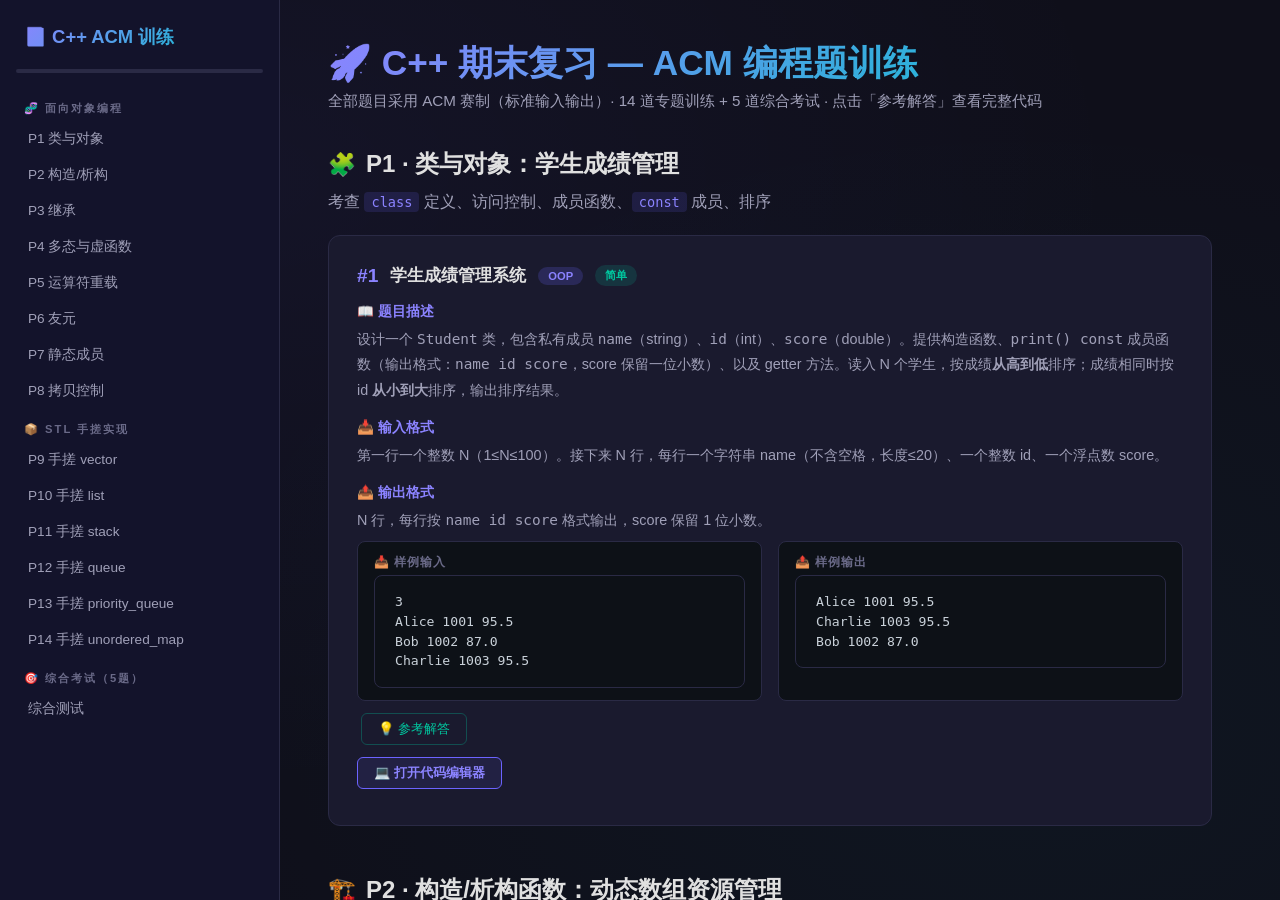
==== commit bee62dba: "添加在线代码编辑器+自动判题系统（Piston API云端编译运行C++）" ====
--- a/cpp-review.html
+++ b/cpp-review.html
@@ -91,6 +91,39 @@
 @media(max-width:768px){.sidebar{display:none}.main{padding:24px 16px;max-width:100%}.main h1{font-size:1.5rem}.io-block{flex-direction:column}}
 
 ::-webkit-scrollbar{width:6px}::-webkit-scrollbar-track{background:transparent}::-webkit-scrollbar-thumb{background:var(--border);border-radius:3px}
+
+/* ═══ 在线代码编辑器 ═══ */
+.editor-toggle{display:inline-block;padding:6px 16px;border-radius:6px;border:1px solid var(--accent);background:rgba(108,99,255,.1);color:var(--accent-light);cursor:pointer;font-size:.82rem;margin:8px 0;transition:.2s;font-weight:600}
+.editor-toggle:hover{background:rgba(108,99,255,.2);transform:translateY(-1px)}
+.editor-panel{display:none;margin-top:12px;border:1px solid var(--border);border-radius:var(--radius-sm);overflow:hidden}
+.editor-panel.show{display:block}
+.editor-toolbar{display:flex;align-items:center;gap:8px;padding:8px 12px;background:var(--sidebar-bg);border-bottom:1px solid var(--border);font-size:.75rem;color:var(--text-muted)}
+.editor-toolbar .lang-badge{background:var(--accent);color:#fff;padding:2px 8px;border-radius:4px;font-size:.7rem;font-weight:700}
+.editor-wrap{position:relative}
+.editor-wrap textarea{width:100%;min-height:280px;padding:16px 20px 16px 52px;background:var(--code-bg);color:#c9d1d9;border:none;outline:none;resize:vertical;font-family:'JetBrains Mono','Fira Code','Cascadia Code','SF Mono','Consolas',monospace;font-size:.82rem;line-height:1.6;tab-size:4}
+.editor-wrap .line-nums{position:absolute;left:0;top:0;width:40px;height:100%;padding:16px 0;text-align:right;font-family:'JetBrains Mono','Fira Code',monospace;font-size:.78rem;line-height:1.6;color:var(--text-muted);pointer-events:none;overflow:hidden;border-right:1px solid var(--border)}
+.editor-io{display:flex;gap:0;border-top:1px solid var(--border)}
+.editor-io .io-input{flex:1;display:flex;flex-direction:column}
+.editor-io .io-input label{font-size:.72rem;color:var(--text-muted);padding:8px 12px 4px;font-weight:700;letter-spacing:1px}
+.editor-io .io-input textarea{width:100%;height:80px;padding:10px 12px;background:var(--code-bg);color:#a5d6ff;border:none;outline:none;resize:none;font-family:'JetBrains Mono','Fira Code',monospace;font-size:.78rem;line-height:1.5}
+.editor-io .io-input+.io-input{border-left:1px solid var(--border)}
+.editor-actions{display:flex;align-items:center;gap:10px;padding:10px 12px;background:var(--sidebar-bg);border-top:1px solid var(--border)}
+.editor-actions .run-btn{padding:8px 20px;background:linear-gradient(135deg,var(--green),#00b894);color:#000;border:none;border-radius:6px;font-weight:700;font-size:.82rem;cursor:pointer;transition:.2s;letter-spacing:.5px}
+.editor-actions .run-btn:hover{transform:translateY(-1px);box-shadow:0 4px 16px rgba(0,200,160,.3)}
+.editor-actions .run-btn:disabled{opacity:.5;cursor:not-allowed;transform:none}
+.editor-actions .run-btn.loading{background:var(--text-muted)}
+.editor-result{margin-top:0;padding:12px 16px;font-size:.82rem;line-height:1.6;border-radius:0;display:none}
+.editor-result.show{display:block}
+.editor-result.pass{background:rgba(0,200,160,.08);color:var(--green);border-top:2px solid var(--green)}
+.editor-result.fail{background:rgba(255,71,87,.08);color:var(--red);border-top:2px solid var(--red)}
+.editor-result pre{margin:8px 0 0;padding:8px 12px;background:rgba(0,0,0,.2);border-radius:4px;font-size:.78rem;white-space:pre-wrap;word-break:break-all}
+.spinner{display:inline-block;width:14px;height:14px;border:2px solid transparent;border-top-color:currentColor;border-radius:50%;animation:spin .6s linear infinite;vertical-align:middle;margin-right:6px}
+@keyframes spin{to{transform:rotate(360deg)}}
+.editor-status{font-size:.75rem;color:var(--text-muted);margin-left:auto}
+.editor-panel .test-indicator{display:inline-flex;align-items:center;gap:4px;font-size:.7rem;padding:3px 8px;border-radius:10px;margin-left:4px}
+.test-indicator.pending{background:rgba(255,159,67,.15);color:var(--orange)}
+.test-indicator.pass-all{background:rgba(0,200,160,.15);color:var(--green)}
+.test-indicator.fail-some{background:rgba(255,71,87,.15);color:var(--red)}
 </style>
 </head>
 <body>
@@ -905,8 +938,221 @@
 <button class="back-top" id="backTop" onclick="window.scrollTo({top:0,behavior:'smooth'})">⬆</button>
 
 <script>
+// ═══════════════════════════════════════
+// 在线代码编辑器 + 自动判题系统
+// ═══════════════════════════════════════
+
+// 题目测试用例定义
+const PROBLEM_TESTS = {
+'oop-1':{stdin:'3\nAlice 1001 95.5\nBob 1002 87.0\nCharlie 1003 95.5\n',expected:'Alice 1001 95.5\nCharlie 1003 95.5\nBob 1002 87.0\n',starter:'#include <iostream>\n#include <vector>\n#include <algorithm>\n#include <iomanip>\nusing namespace std;\n\nclass Student {\n    // TODO: 添加私有成员和公有方法\n};\n\nint main() {\n    int N; cin >> N;\n    // TODO: 读取学生，排序，输出\n    return 0;\n}'},
+'oop-2':{stdin:'',expected:'Tracker()\nWrapper(5)\n~Wrapper()\n~Tracker()\n',starter:'#include <iostream>\nusing namespace std;\n\n// TODO: 实现 Tracker 和 Wrapper 类\n\nint main() {\n    // TODO: 创建对象观察输出\n    return 0;\n}'},
+'oop-3':{stdin:'3\nR 3 4\nC 2\nR 5 5\n',expected:'12.00\n12.57\n25.00\n49.57\n',starter:'#include <iostream>\n#include <vector>\n#include <iomanip>\nusing namespace std;\n\n// TODO: Shape, Rectangle, Circle\n\nint main() {\n    int N; cin >> N;\n    // TODO\n    return 0;\n}'},
+'oop-4':{stdin:'4\nDog\nCat\nCow\nCat\n',expected:'Woof\nMeow\nMoo\nMeow\n',starter:'#include <iostream>\n#include <vector>\n#include <string>\nusing namespace std;\n\n// TODO: Animal, Dog, Cat, Cow\n\nint main() {\n    int N; cin >> N;\n    // TODO\n    return 0;\n}'},
+'oop-5':{stdin:'3.0 4.0\n1.0 -2.0\n',expected:'4.0+2.0i\n2.0+6.0i\n11.0-2.0i\nNot equal\n',starter:'#include <iostream>\n#include <iomanip>\nusing namespace std;\n\n// TODO: Complex 类\n\nint main() {\n    double r1,i1,r2,i2; cin>>r1>>i1>>r2>>i2;\n    // TODO\n    return 0;\n}'},
+'oop-6':{stdin:'1 2 3 4\n2 0 1 2\n',expected:'4.0 4.0\n10.0 8.0\n',starter:'#include <iostream>\n#include <iomanip>\nusing namespace std;\n\n// TODO: Matrix2x2 + friend multiply\n\nint main() {\n    double a,b,c,d; cin>>a>>b>>c>>d;\n    // TODO\n    return 0;\n}'},
+'oop-7':{stdin:'',expected:'+1\n+2\n-2\n1\n',starter:'#include <iostream>\nusing namespace std;\n\n// TODO: Counter with static alive\n\nint main() {\n    // TODO\n    return 0;\n}'},
+'oop-8':{stdin:'hello\nworld\n',expected:'10\n0\n0 5\n',starter:'#include <iostream>\n#include <cstring>\nusing namespace std;\n\n// TODO: MyString with deep copy, move, operator+/==\n\nint main() {\n    // TODO\n    return 0;\n}'},
+'stl-1':{stdin:'pb 10\npb 20\npb 30\nsize\ncap\nat 1\nera 1\nsize\nat 1\nend\n',expected:'3\n4\n20\n2\n30\n',starter:'#include <iostream>\n#include <string>\nusing namespace std;\n\n// TODO: MyVector<T> with three pointers\n\nint main() {\n    MyVector<int> v;\n    string cmd;\n    while(cin>>cmd && cmd!="end") {\n        // TODO: handle commands\n    }\n    return 0;\n}'},
+'stl-2':{stdin:'5 3\n',expected:'3 1 5 2 4\n',starter:'#include <iostream>\nusing namespace std;\n\n// TODO: MyList<T> (doubly linked list with sentinel)\n\nint main() {\n    int n,m; cin>>n>>m;\n    // TODO: Josephus\n    return 0;\n}'},
+'stl-3':{stdin:'([]{})([)]0\n',expected:'YES\nNO\n',starter:'#include <iostream>\n#include <string>\nusing namespace std;\n\n// TODO: MyStack<T> + isValid\n\nint main() {\n    string s;\n    while(cin>>s && s!="0") {\n        // TODO\n    }\n    return 0;\n}'},
+'stl-4':{stdin:'3 100\np1 150\np2 80\np3 200\n',expected:'p2 180\np1 330\np3 530\n',starter:'#include <iostream>\n#include <string>\nusing namespace std;\n\n// TODO: MyQueue<T> (circular buffer)\n\nint main() {\n    int N,Q; cin>>N>>Q;\n    // TODO\n    return 0;\n}'},
+'stl-5':{stdin:'6 2\n3 1 4 1 5 9\n',expected:'5\n',starter:'#include <iostream>\n#include <vector>\n#include <functional>\nusing namespace std;\n\n// TODO: MyPriorityQueue<T,Cmp> + top-K\n\nint main() {\n    int N,K; cin>>N>>K;\n    // TODO\n    return 0;\n}'},
+'stl-6':{stdin:'4 9\n2 7 11 15\n',expected:'0 1\n',starter:'#include <iostream>\n#include <functional>\nusing namespace std;\n\n// TODO: MyUnorderedMap<K,V> + two-sum\n\nint main() {\n    int N,target; cin>>N>>target;\n    // TODO\n    return 0;\n}'},
+'exam-E1':{stdin:'create 42\ncreate 100\ncopy 0\nuse 0\nassign 1 0\nuse 0\nend\n',expected:'42 2\n42 3\n',starter:'#include <iostream>\n#include <vector>\n#include <string>\nusing namespace std;\n\n// TODO: MySharedPtr<T>\n\nint main() {\n    vector<MySharedPtr<int>> ptrs;\n    string cmd;\n    while(cin>>cmd && cmd!="end") {\n        // TODO\n    }\n    return 0;\n}'},
+'exam-E2':{stdin:'insert 5\ninsert 3\ninsert 7\ninsert 2\ninorder\npreorder\nfind 3\nfind 6\nend\n',expected:'2 3 5 7 \n5 3 2 7 \nYES\nNO\n',starter:'#include <iostream>\n#include <string>\nusing namespace std;\n\n// TODO: BST class\n\nint main() {\n    BST tree; string cmd;\n    while(cin>>cmd && cmd!="end") {\n        // TODO\n    }\n    return 0;\n}'},
+'exam-E3':{stdin:'hello\nsize\nsubstr 1 3\nend\n',expected:'5\nell\n',starter:'#include <iostream>\n#include <cstring>\n#include <string>\nusing namespace std;\n\n// TODO: complete MyString class\n\nint main() {\n    string s; cin>>s; MyString ms(s.c_str());\n    string cmd;\n    while(cin>>cmd && cmd!="end") {\n        // TODO\n    }\n    return 0;\n}'},
+'exam-E4':{stdin:'5\n3 1 4 1 5\n',expected:'1 1 3 4 5\n',starter:'#include <iostream>\nusing namespace std;\n\n// TODO: heapify + heapSort\n\nint main() {\n    int N; cin>>N;\n    // TODO\n    return 0;\n}'},
+'exam-E5':{stdin:'2\nput 1 10\nput 2 20\nget 1\nput 3 30\nget 2\nget 3\nend\n',expected:'10\n-1\n30\n',starter:'#include <iostream>\n#include <unordered_map>\n#include <string>\nusing namespace std;\n\n// TODO: LRUCache with doubly linked list + hashmap\n\nint main() {\n    int cap; cin>>cap; LRUCache cache(cap);\n    string cmd;\n    while(cin>>cmd && cmd!="end") {\n        // TODO\n    }\n    return 0;\n}'}
+};
+
+// 唯一 ID 计数器
+let editorIdCounter = 0;
+
+// 为每个题目卡片注入编辑器
+function injectEditors() {
+    document.querySelectorAll('.prob-card').forEach(card => {
+        // 找到所属 section-block 的 id
+        const section = card.closest('.section-block');
+        const sectionId = section ? section.id : '';
+        // 获取题目编号
+        const numEl = card.querySelector('.prob-num');
+        const numText = numEl ? numEl.textContent.trim() : '';
+        // 构建 test key
+        let testKey = sectionId;
+        if (numText.startsWith('E')) testKey = 'exam-' + numText;
+        const test = PROBLEM_TESTS[testKey];
+        if (!test) return;
+
+        const eid = 'editor_' + (editorIdCounter++);
+
+        // 注入编辑器面板 HTML
+        const panel = document.createElement('div');
+        panel.innerHTML = `
+<button class="editor-toggle" onclick="toggleEditor('${eid}')">💻 打开代码编辑器</button>
+<div class="editor-panel" id="${eid}">
+  <div class="editor-toolbar">
+    <span class="lang-badge">C++</span>
+    <span>gcc 10.2.0</span>
+    <span class="test-indicator pending" id="${eid}_indicator" style="display:none">⏳ 待测试</span>
+    <span class="editor-status" id="${eid}_status"></span>
+  </div>
+  <div class="editor-wrap">
+    <div class="line-nums" id="${eid}_lines"></div>
+    <textarea id="${eid}_code" placeholder="在此编写 C++ 代码..." oninput="updateLineNums('${eid}')" onkeydown="handleTab(event, this)">${escapeHtml(test.starter)}</textarea>
+  </div>
+  <div class="editor-io">
+    <div class="io-input">
+      <label>📥 标准输入 (stdin)</label>
+      <textarea id="${eid}_stdin" placeholder="测试用例输入...">${escapeHtml(test.stdin)}</textarea>
+    </div>
+    <div class="io-input">
+      <label>📤 期望输出</label>
+      <textarea id="${eid}_expected" readonly style="color:var(--green);opacity:.7">${escapeHtml(test.expected)}</textarea>
+    </div>
+  </div>
+  <div class="editor-actions">
+    <button class="run-btn" id="${eid}_runBtn" onclick="runAndCheck('${eid}')">▶ 运行并检查</button>
+    <span style="font-size:.72rem;color:var(--text-muted)">通过 Piston API 云端编译运行</span>
+  </div>
+  <div class="editor-result" id="${eid}_result"></div>
+</div>`;
+        card.appendChild(panel);
+
+        // 初始化行号
+        updateLineNums(eid);
+    });
+}
+
+function escapeHtml(str) {
+    const div = document.createElement('div');
+    div.textContent = str;
+    return div.innerHTML;
+}
+
+function toggleEditor(eid) {
+    const panel = document.getElementById(eid);
+    const btn = panel.previousElementSibling;
+    const showing = panel.classList.toggle('show');
+    btn.textContent = showing ? '🔽 收起编辑器' : '💻 打开代码编辑器';
+    if (showing) updateLineNums(eid);
+}
+
+function updateLineNums(eid) {
+    const ta = document.getElementById(eid + '_code');
+    const lines = document.getElementById(eid + '_lines');
+    if (!ta || !lines) return;
+    const count = ta.value.split('\n').length;
+    let html = '';
+    for (let i = 1; i <= count; i++) html += i + '<br>';
+    lines.innerHTML = html;
+}
+
+function handleTab(e, textarea) {
+    if (e.key === 'Tab') {
+        e.preventDefault();
+        const start = textarea.selectionStart;
+        const end = textarea.selectionEnd;
+        textarea.value = textarea.value.substring(0, start) + '    ' + textarea.value.substring(end);
+        textarea.selectionStart = textarea.selectionEnd = start + 4;
+    }
+}
+
+async function runAndCheck(eid) {
+    const runBtn = document.getElementById(eid + '_runBtn');
+    const resultDiv = document.getElementById(eid + '_result');
+    const indicator = document.getElementById(eid + '_indicator');
+    const statusEl = document.getElementById(eid + '_status');
+    const code = document.getElementById(eid + '_code').value;
+    const stdin = document.getElementById(eid + '_stdin').value;
+    const expected = document.getElementById(eid + '_expected').value;
+
+    // 显示加载状态
+    runBtn.disabled = true;
+    runBtn.innerHTML = '<span class="spinner"></span>云端编译运行中...';
+    runBtn.classList.add('loading');
+    resultDiv.classList.remove('show', 'pass', 'fail');
+    indicator.style.display = 'none';
+    statusEl.textContent = '';
+
+    try {
+        const response = await fetch('https://emkc.org/api/v2/piston/execute', {
+            method: 'POST',
+            headers: { 'Content-Type': 'application/json' },
+            body: JSON.stringify({
+                language: 'cpp',
+                version: '10.2.0',
+                files: [{ content: code }],
+                stdin: stdin
+            })
+        });
+
+        if (!response.ok) {
+            throw new Error('API 请求失败: ' + response.status);
+        }
+
+        const data = await response.json();
+        const run = data.run;
+
+        resultDiv.classList.add('show');
+
+        if (run.stderr) {
+            // 编译错误
+            resultDiv.classList.add('fail');
+            resultDiv.innerHTML = '<strong>❌ 编译/运行错误 (stderr)</strong><pre>' + escapeHtml(run.stderr) + '</pre>';
+            indicator.style.display = 'inline-flex';
+            indicator.className = 'test-indicator fail-some';
+            indicator.textContent = '❌ 编译错误';
+        } else if (run.signal) {
+            // 程序被杀死（超时/段错误等）
+            resultDiv.classList.add('fail');
+            resultDiv.innerHTML = '<strong>❌ 运行异常</strong> 信号: ' + escapeHtml(run.signal) + '<pre>' + (run.stdout ? escapeHtml(run.stdout) : '(无输出)') + '</pre>';
+            indicator.style.display = 'inline-flex';
+            indicator.className = 'test-indicator fail-some';
+            indicator.textContent = '❌ 运行异常';
+        } else {
+            // 比较输出
+            const actual = (run.stdout || '').replace(/\s+$/g, '');
+            const exp = expected.replace(/\s+$/g, '');
+
+            if (actual === exp) {
+                resultDiv.classList.add('pass');
+                resultDiv.innerHTML = '<strong>✅ 通过！输出与期望完全一致。</strong><pre>' + escapeHtml(run.stdout || '(空)') + '</pre>';
+                indicator.style.display = 'inline-flex';
+                indicator.className = 'test-indicator pass-all';
+                indicator.textContent = '✅ 通过';
+            } else {
+                resultDiv.classList.add('fail');
+                let diffHtml = '<strong>❌ 输出不匹配</strong>';
+                diffHtml += '<div style="display:flex;gap:12px;margin-top:8px;flex-wrap:wrap">';
+                diffHtml += '<div style="flex:1;min-width:180px"><span style="color:var(--green)">期望输出:</span><pre>' + escapeHtml(expected) + '</pre></div>';
+                diffHtml += '<div style="flex:1;min-width:180px"><span style="color:var(--red)">实际输出:</span><pre>' + escapeHtml(run.stdout || '(空)') + '</pre></div>';
+                diffHtml += '</div>';
+                resultDiv.innerHTML = diffHtml;
+                indicator.style.display = 'inline-flex';
+                indicator.className = 'test-indicator fail-some';
+                indicator.textContent = '❌ 不匹配';
+            }
+        }
+
+        statusEl.textContent = '耗时: ' + (run.time || 0) + 'ms | 内存: ' + (run.memory || 0) + 'KB';
+
+    } catch (err) {
+        resultDiv.classList.add('show', 'fail');
+        resultDiv.innerHTML = '<strong>⚠️ 网络错误</strong><br>' + escapeHtml(err.message) + '<br><small style="color:var(--text-muted)">提示：请检查网络连接，或复制代码到本地 IDE 运行。</small>';
+        indicator.style.display = 'none';
+    } finally {
+        runBtn.disabled = false;
+        runBtn.innerHTML = '▶ 运行并检查';
+        runBtn.classList.remove('loading');
+    }
+}
+
+// 注入编辑器
+injectEditors();
+
+// ═══════════════════════════════════════
+
 (function(){
-const secs=document.querySelectorAll('.section-block'),links=document.querySelectorAll('.sidebar a');
 const bar=document.getElementById('progressBar'),bt=document.getElementById('backTop');
 window.addEventListener('scroll',()=>{
 let cur='';secs.forEach(s=>{if(window.scrollY>=s.offsetTop-100)cur=s.id;});
